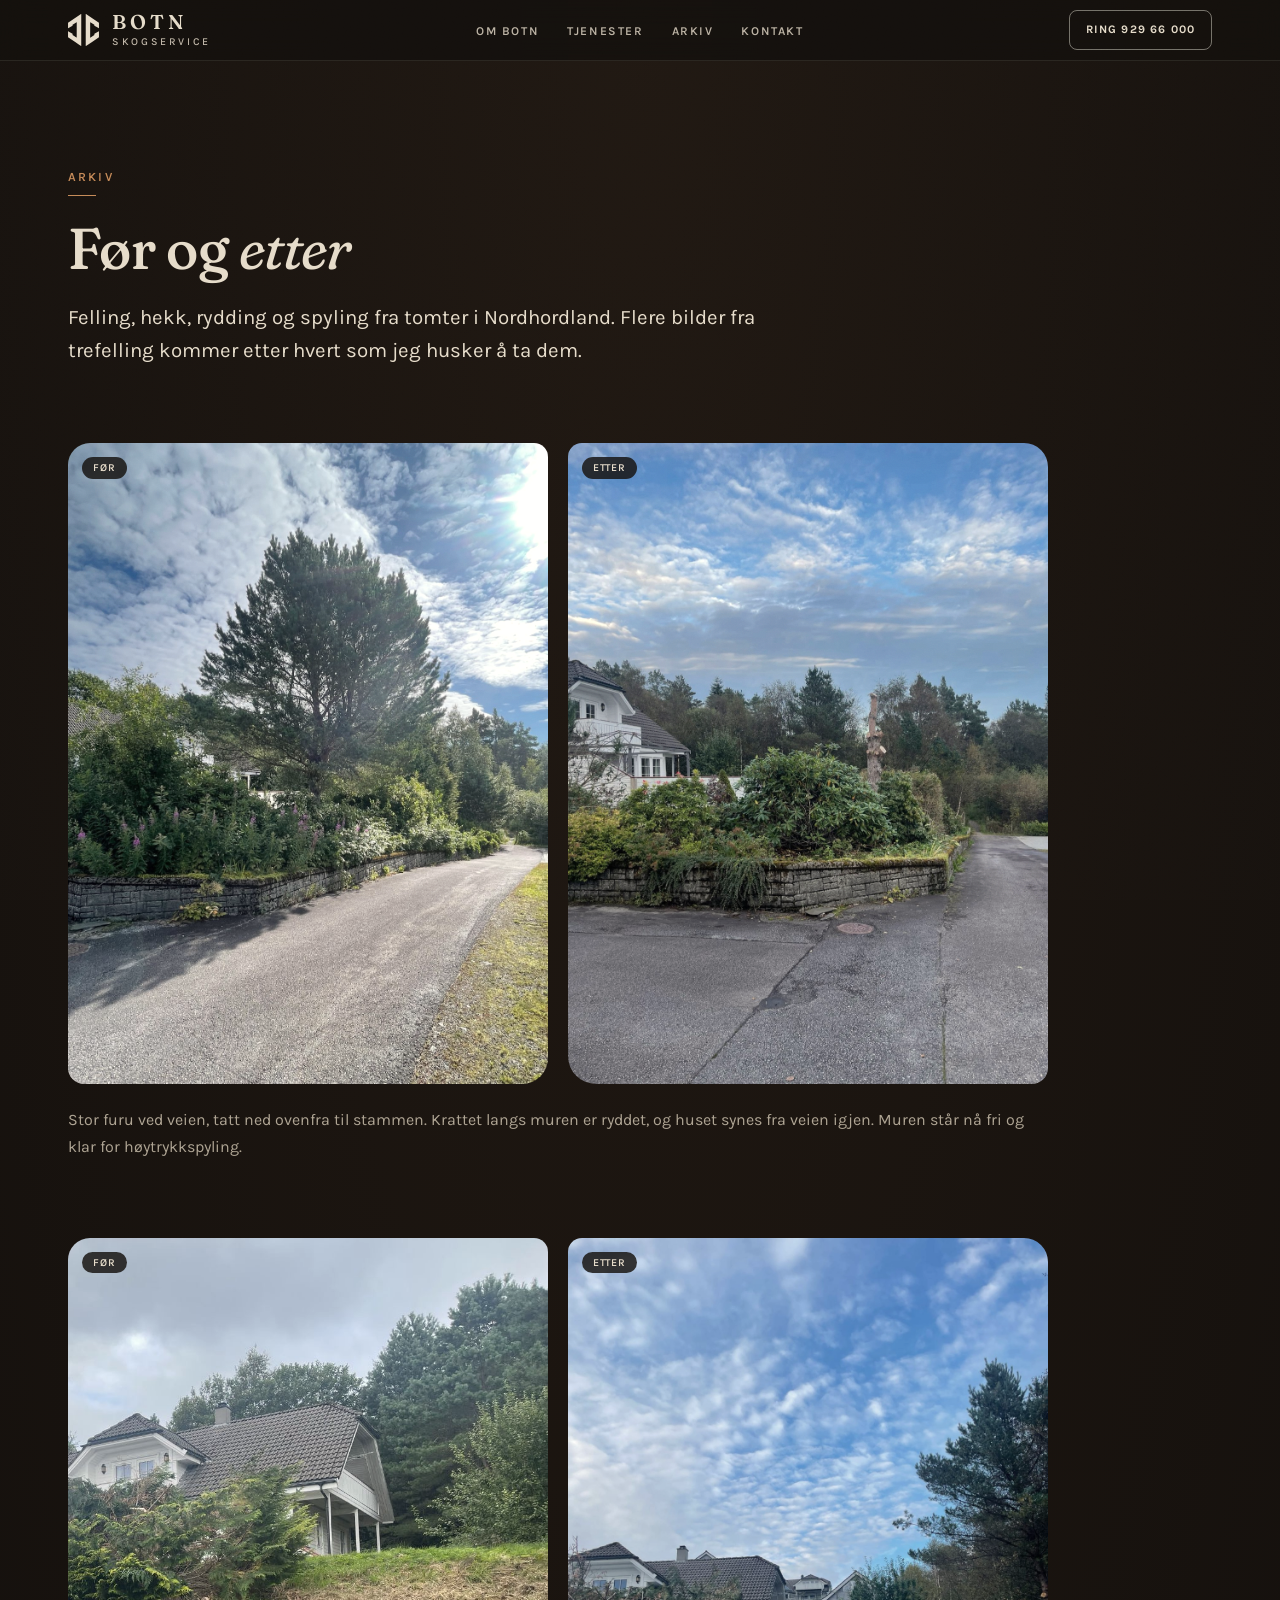
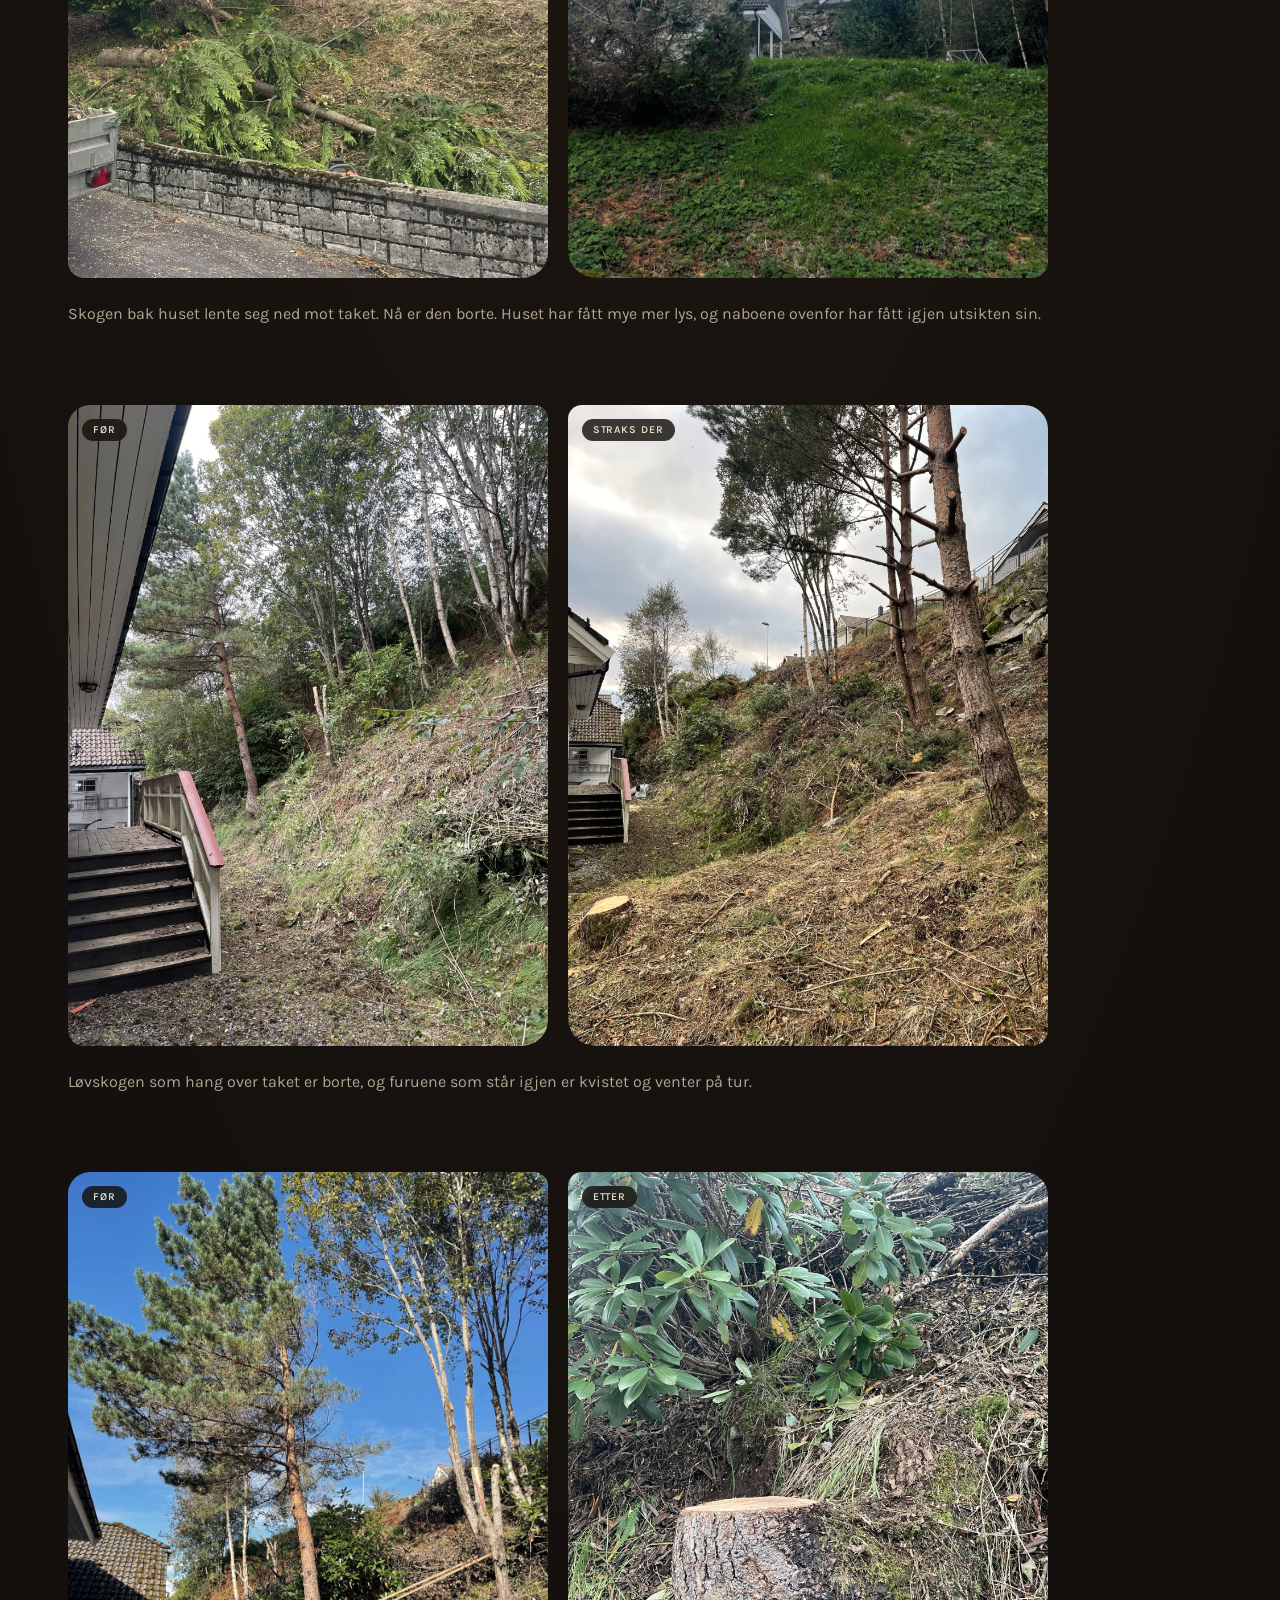
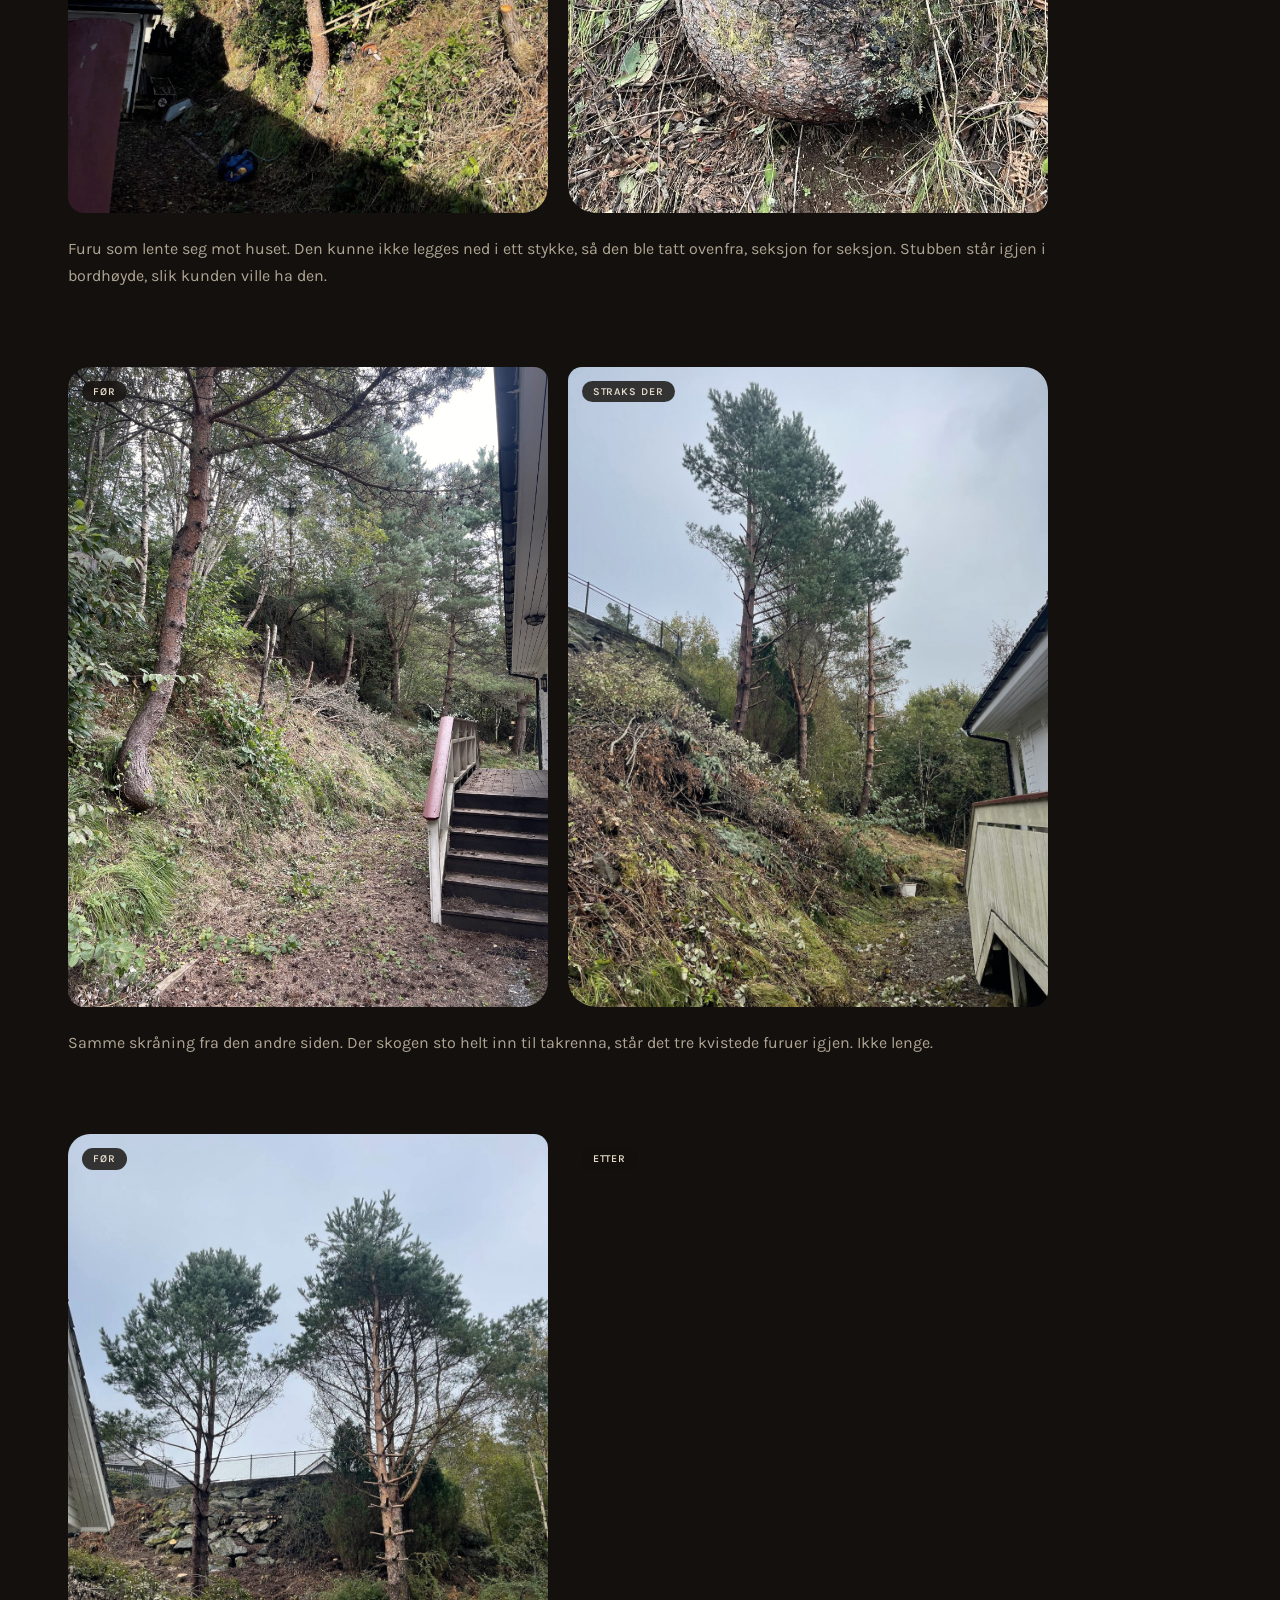
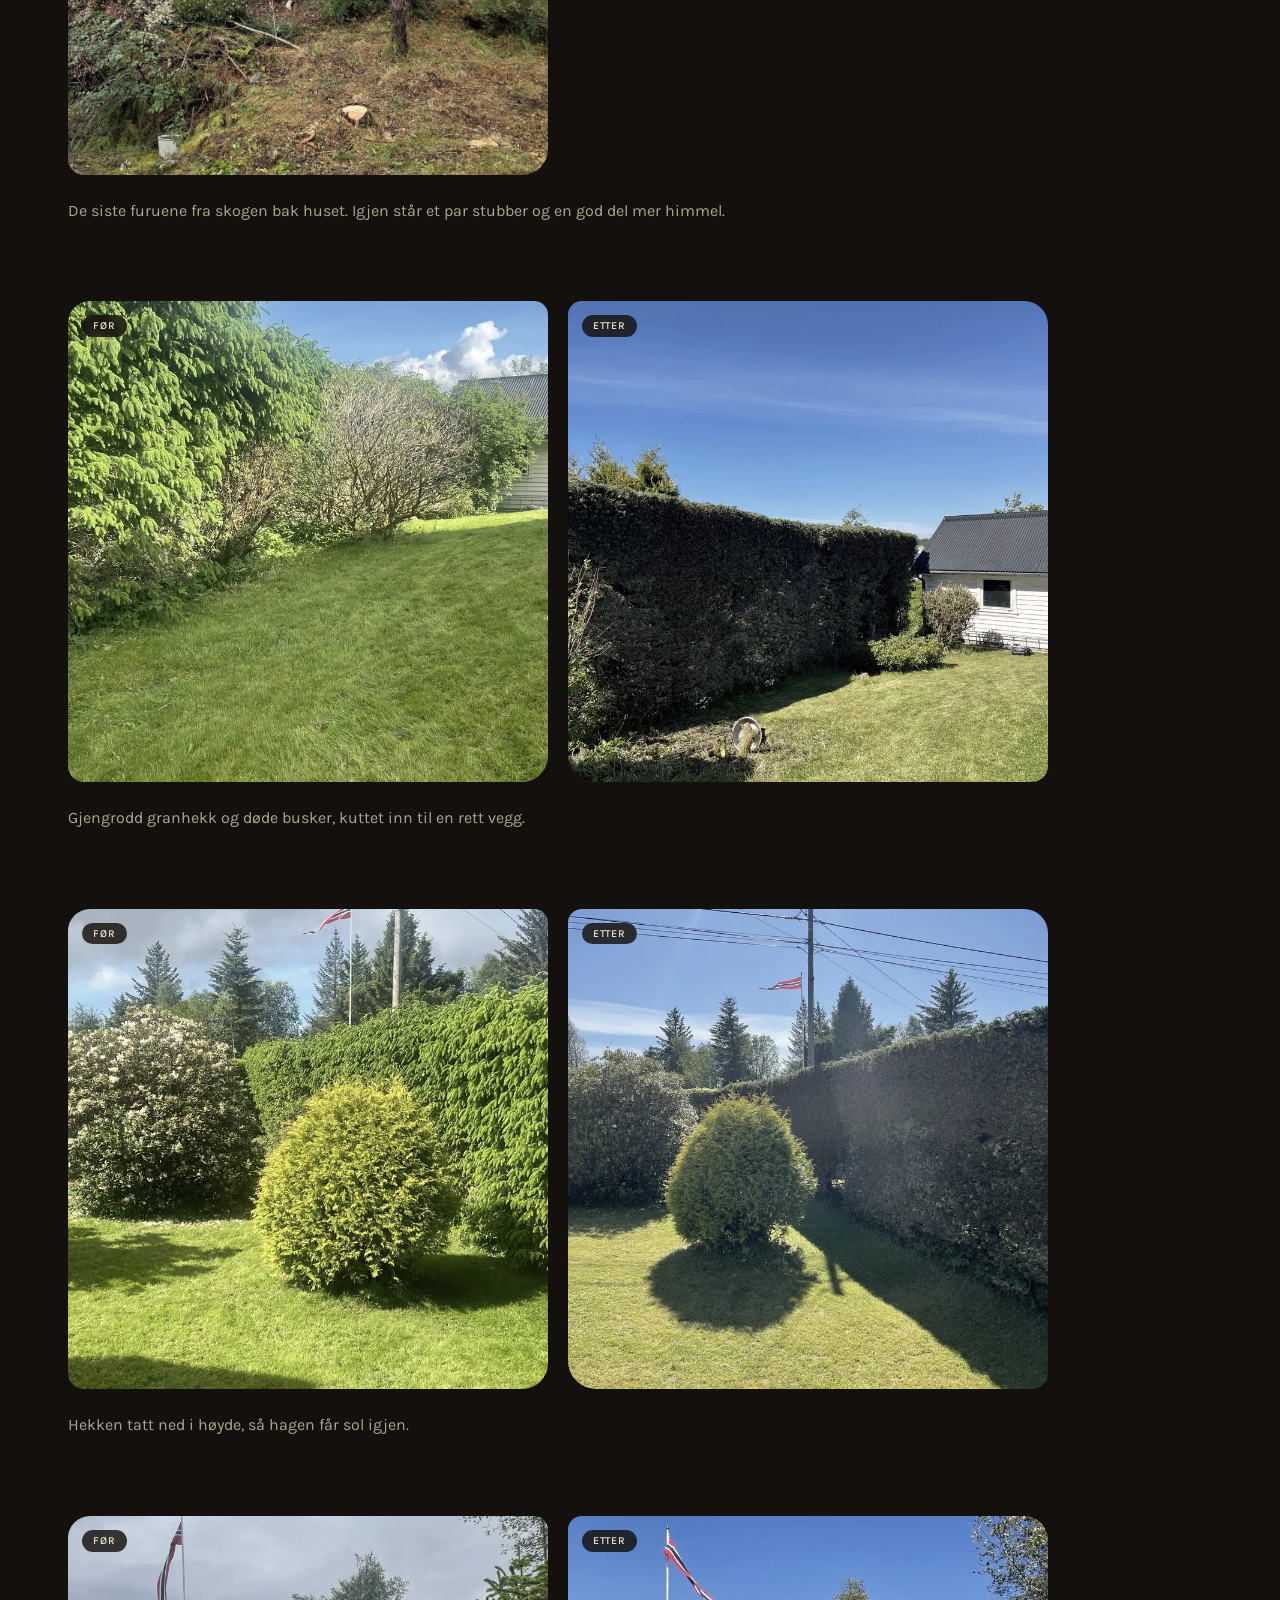
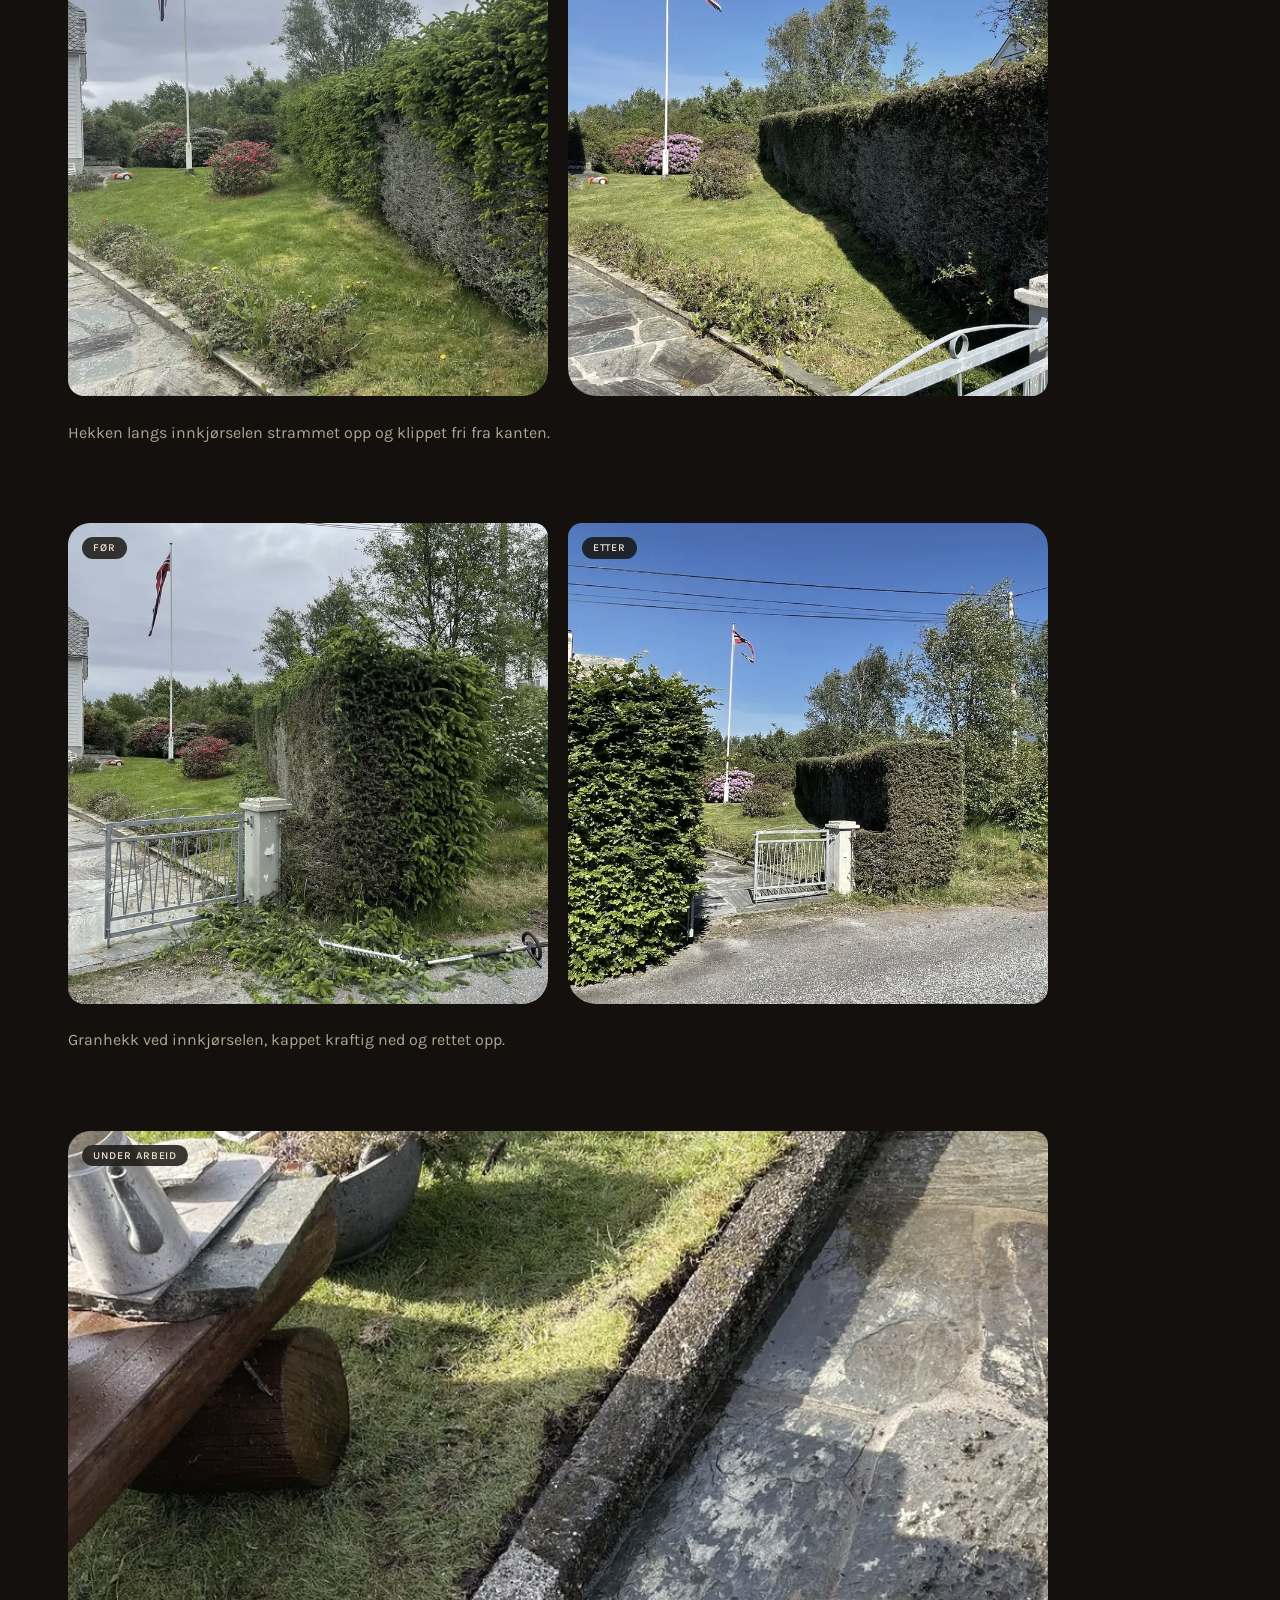
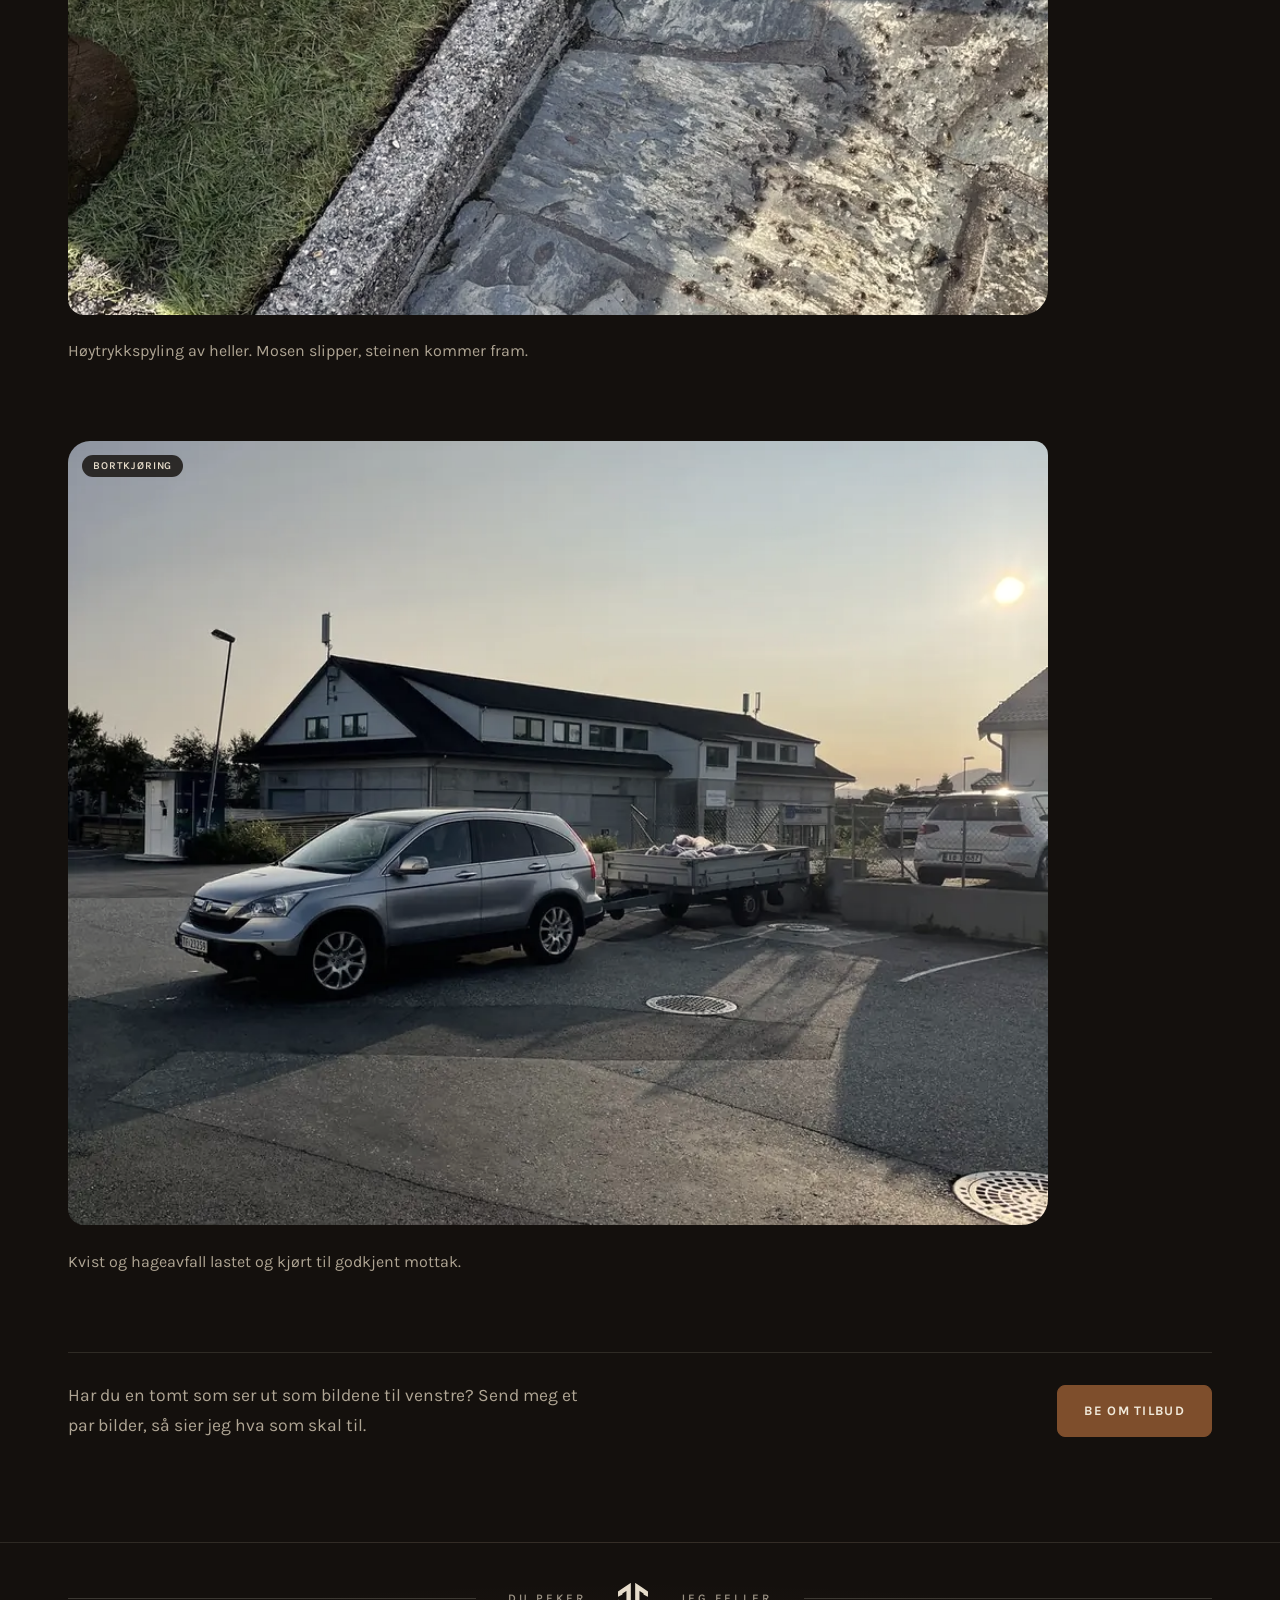
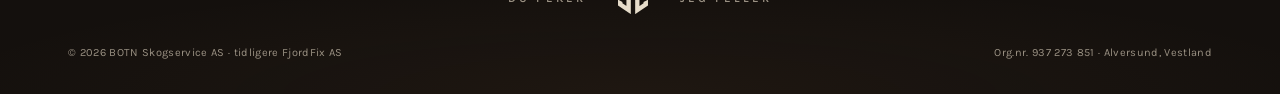
==== galleri.html @ 7511622c "Første versjon av nettstedet for BOTN Skogservice Forside og arkiv med felles stilark og skript. Tes" ====
<!doctype html>
<html lang="nb">
<head>
  <meta charset="utf-8" />
  <meta name="viewport" content="width=device-width,initial-scale=1" />
  <title>Arkiv | BOTN Skogservice</title>
  <meta name="description" content="Før og etter: bilder fra trefelling, hekk, rydding, høytrykkspyling og bortkjøring utført av BOTN Skogservice i Nordhordland." />
  <!-- TEST PÅ JOTAX.NO: holdes ute av søkemotorer. Fjern linja under og sett inn canonical når siden flytter til endelig domene -->
  <meta name="robots" content="noindex, nofollow" />
  <link rel="preconnect" href="https://fonts.googleapis.com" />
  <link rel="preconnect" href="https://fonts.gstatic.com" crossorigin />
  <link rel="stylesheet" href="https://fonts.googleapis.com/css2?family=Caveat:wght@500;600&family=Fraunces:ital,opsz,wght,SOFT,WONK@0,9..144,300..700,0..100,0..1;1,9..144,300..700,0..100,0..1&family=Karla:wght@400;500;600;700&family=Martian+Mono:wght@400;500&display=swap" />
  <link rel="stylesheet" href="styles.css" />
</head>
<body>
<!-- merke: symbol -->
<svg width="0" height="0" style="position:absolute" aria-hidden="true" focusable="false">
  <defs>
    <symbol id="jx-mark" viewBox="337.4 0 376.4 389.2">
      <path fill="currentColor" fill-rule="evenodd" d="M 495.21,0.07 369.41,85.31 337.49,107.70 337.49,170.66 339.07,172.01 391.91,142.92 392.54,142.12 392.97,131.36 436.66,103.34 442.52,99.85 443.41,100.74 443.02,286.92 439.48,285.34 392.91,254.83 392.54,238.76 347.66,214.53 340.91,211.14 338.14,210.92 337.43,211.78 337.50,281.84 415.91,335.95 472.29,373.96 496.28,389.18 497.66,388.81 498.37,386.84 498.41,0.98 497.41,0.00Z M 553.80,0.14 552.81,1.09 552.83,385.80 553.15,387.98 555.61,388.97 629.72,339.72 713.72,281.39 713.72,211.67 712.48,210.67 707.22,212.47 658.31,238.79 657.34,255.16 616.97,281.91 607.32,287.76 606.59,287.16 606.72,100.24 607.28,99.68 618.47,106.54 657.59,131.71 657.60,141.84 658.22,143.04 697.72,165.14 712.22,172.25 713.72,170.69 713.72,107.47 641.08,57.22 556.11,0.24Z" />
    </symbol>
  </defs>
</svg>

<div class="bar solid alltid">
  <nav class="wrap bar-inner" aria-label="Hovedmeny">
    <a class="brand" href="index.html" aria-label="BOTN Skogservice, til forsiden">
      <svg class="m" aria-hidden="true"><use href="#jx-mark" /></svg>
      <span class="brand-navn"><span class="ordmerke">BOTN</span><span class="brand-under">Skogservice</span></span>
    </a>
    <ul class="bar-links">
      <li><a href="index.html#om">Om BOTN</a></li>
      <li><a href="index.html#tjenester">Tjenester</a></li>
      <li><a href="galleri.html" aria-current="page">Arkiv</a></li>
      <li><a href="index.html#kontakt">Kontakt</a></li>
    </ul>
    <a class="btn bar-call" href="tel:+4792966000">Ring 929 66 000</a>
  </nav>
</div>

<main class="galleri-side" id="galleri">
  <div class="ringer h-topp" aria-hidden="true"></div>
  <div class="wrap">
    <div class="sec-head">
      <p class="eyebrow">Arkiv</p>
      <h2>Før og <em>etter</em></h2>
      <p class="lead">Felling, hekk, rydding og spyling fra tomter i Nordhordland. Flere bilder fra trefelling kommer etter hvert som jeg husker å ta dem.</p>
    </div>

    <div class="gal-liste">
      <div class="gal-par gal-hoy rv">
        <figure>
          <img src="img/furu-2-for.jpg" width="1125" height="1500" loading="lazy" decoding="async" alt="Stor furu som ruver over en gjengrodd hage langs en steinmur ved veien, med huset skjult bak vegetasjonen" />
          <span class="chip">Før</span>
        </figure>
        <figure>
          <img src="img/furu-2-etter.jpg" width="1125" height="1500" loading="lazy" decoding="async" alt="Samme hjørne etter at furua er tatt ned til stammen og krattet langs muren er ryddet, med huset synlig bak" />
          <span class="chip">Etter</span>
        </figure>
        <p class="gal-tekst">Stor furu ved veien, tatt ned ovenfra til stammen. Krattet langs muren er ryddet, og huset synes fra veien igjen. Muren står nå fri og klar for høytrykkspyling.</p>
      </div>
      <div class="gal-par gal-hoy rv">
        <figure>
          <img src="img/skog-for.jpg" width="780" height="1040" loading="lazy" decoding="async" alt="Hvitt hus i en skråning med høy, tett skog som står helt inntil og lener seg over baksiden" />
          <span class="chip">Før</span>
        </figure>
        <figure>
          <img src="img/skog-etter.jpg" width="1125" height="1500" loading="lazy" decoding="async" alt="Samme hus med åpen himmel bak etter at skogen er felt, og nabohusene ovenfor synlige" />
          <span class="chip">Etter</span>
        </figure>
        <p class="gal-tekst">Skogen bak huset lente seg ned mot taket. Nå er den borte. Huset har fått mye mer lys, og naboene ovenfor har fått igjen utsikten sin.</p>
      </div>
      <div class="gal-par gal-hoy rv">
        <figure>
          <img src="img/bak-huset-1.jpg" width="844" height="1125" loading="lazy" decoding="async" alt="Bratt skråning tett inntil trappa bak huset, med furu og bjørk som lener seg ut over takutstikket" />
          <span class="chip">Før</span>
        </figure>
        <figure>
          <img src="img/bak-huset-1-straks.jpg" width="844" height="1125" loading="lazy" decoding="async" alt="Samme skråning med åpen himmel, en fersk stubbe i forgrunnen og noen få kvistede furustammer igjen" />
          <span class="chip">Straks der</span>
        </figure>
        <p class="gal-tekst">Løvskogen som hang over taket er borte, og furuene som står igjen er kvistet og venter på tur.</p>
      </div>
      <div class="gal-par gal-hoy rv">
        <figure>
          <img src="img/furu-for.jpg" width="1125" height="1500" loading="lazy" decoding="async" alt="Høy furu i en bratt skråning som lener seg mot hustaket, med motorsag og utstyr ved foten" />
          <span class="chip">Før</span>
        </figure>
        <figure>
          <img src="img/stubbe-2.jpg" width="844" height="1125" loading="lazy" decoding="async" alt="Bred, nykappet stubbe med mosegrodd bark i samme skråning, med rododendron bak" />
          <span class="chip">Etter</span>
        </figure>
        <p class="gal-tekst">Furu som lente seg mot huset. Den kunne ikke legges ned i ett stykke, så den ble tatt ovenfra, seksjon for seksjon. Stubben står igjen i bordhøyde, slik kunden ville ha den.</p>
      </div>
      <div class="gal-par gal-hoy rv">
        <figure>
          <img src="img/bak-huset-2.jpg" width="844" height="1125" loading="lazy" decoding="async" alt="Samme skråning sett fra andre siden, med en skjev furustamme i forgrunnen og tett skog helt inn mot takrenna" />
          <span class="chip">Før</span>
        </figure>
        <figure>
          <img src="img/bak-huset-2-straks.jpg" width="1125" height="1500" loading="lazy" decoding="async" alt="Tre høye furuer kvistet nesten til topps står igjen i skråningen, med åpen himmel rundt og huset til høyre" />
          <span class="chip">Straks der</span>
        </figure>
        <p class="gal-tekst">Samme skråning fra den andre siden. Der skogen sto helt inn til takrenna, står det tre kvistede furuer igjen. Ikke lenge.</p>
      </div>
      <div class="gal-par gal-hoy rv">
        <figure>
          <img src="img/furuer-for.jpg" width="1125" height="1500" loading="lazy" decoding="async" alt="To høye furuer i skråningen bak huset, den ene kvistet oppover stammen, med steinmur og nabohus bak" />
          <span class="chip">Før</span>
        </figure>
        <figure>
          <img src="img/furuer-etter.jpg" width="1125" height="1500" loading="lazy" decoding="async" alt="Samme skråning uten furuene, med lave stubber i gresset og åpen blå himmel over steinmuren" />
          <span class="chip">Etter</span>
        </figure>
        <p class="gal-tekst">De siste furuene fra skogen bak huset. Igjen står et par stubber og en god del mer himmel.</p>
      </div>
      <div class="gal-par rv">
        <figure>
          <img src="img/hekk-1-for.webp" width="800" height="1067" loading="lazy" decoding="async" alt="Gjengrodd granhekk med døde busker som vokser ut over plenen" />
          <span class="chip">Før</span>
        </figure>
        <figure>
          <img src="img/hekk-1-etter.webp" width="800" height="1067" loading="lazy" decoding="async" alt="Samme hekk klippet inn til en rett vegg, med plenen ryddet foran" />
          <span class="chip">Etter</span>
        </figure>
        <p class="gal-tekst">Gjengrodd granhekk og døde busker, kuttet inn til en rett vegg.</p>
      </div>
      <div class="gal-par rv">
        <figure>
          <img src="img/hekk-2-for.webp" width="800" height="1067" loading="lazy" decoding="async" alt="Høy og bred hekk som skygger for hagen" />
          <span class="chip">Før</span>
        </figure>
        <figure>
          <img src="img/hekk-2-etter.webp" width="800" height="1067" loading="lazy" decoding="async" alt="Samme hekk tatt ned i høyde, med åpen himmel over hagen" />
          <span class="chip">Etter</span>
        </figure>
        <p class="gal-tekst">Hekken tatt ned i høyde, så hagen får sol igjen.</p>
      </div>
      <div class="gal-par rv">
        <figure>
          <img src="img/hekk-3-for.webp" width="800" height="1067" loading="lazy" decoding="async" alt="Hekk langs innkjørselen som vokser ut over kanten mot heller og plen" />
          <span class="chip">Før</span>
        </figure>
        <figure>
          <img src="img/hekk-3-etter.webp" width="800" height="1067" loading="lazy" decoding="async" alt="Samme hekk strammet opp med rett kant mot innkjørselen" />
          <span class="chip">Etter</span>
        </figure>
        <p class="gal-tekst">Hekken langs innkjørselen strammet opp og klippet fri fra kanten.</p>
      </div>
      <div class="gal-par rv">
        <figure>
          <img src="img/hekk-4-for.webp" width="800" height="1067" loading="lazy" decoding="async" alt="Høy og bred granhekk ved en innkjørsel, med avklipp på bakken" />
          <span class="chip">Før</span>
        </figure>
        <figure>
          <img src="img/hekk-4-etter.webp" width="800" height="1067" loading="lazy" decoding="async" alt="Samme granhekk etter at den er kappet kraftig ned og rettet opp" />
          <span class="chip">Etter</span>
        </figure>
        <p class="gal-tekst">Granhekk ved innkjørselen, kappet kraftig ned og rettet opp.</p>
      </div>
      <div class="gal-par rv">
        <figure class="gal-en">
          <img src="img/hoytrykkspyling-1.webp" width="900" height="1119" loading="lazy" decoding="async" alt="Steinheller under høytrykkspyling, halve flaten rengjort og halve fortsatt mosegrodd" />
          <span class="chip">Under arbeid</span>
        </figure>
        <p class="gal-tekst">Høytrykkspyling av heller. Mosen slipper, steinen kommer fram.</p>
      </div>
      <div class="gal-par rv">
        <figure class="gal-en">
          <img src="img/hengertransport-1.webp" width="900" height="1200" loading="lazy" decoding="async" alt="Bil med tilhenger lastet med sekker hageavfall, klar for bortkjøring" />
          <span class="chip">Bortkjøring</span>
        </figure>
        <p class="gal-tekst">Kvist og hageavfall lastet og kjørt til godkjent mottak.</p>
      </div>
    </div>

    <div class="gal-bunn">
      <p>Har du en tomt som ser ut som bildene til venstre? Send meg et par bilder, så sier jeg hva som skal til.</p>
      <a class="btn btn-rust" href="index.html#kontakt">Be om tilbud</a>
    </div>
  </div>
</main>

<footer class="foot">
  <div class="wrap">
    <div class="foot-rule">
      <span class="foot-line"></span>
      <span class="foot-txt">Du peker</span>
      <svg class="foot-mark" aria-hidden="true"><use href="#jx-mark" /></svg>
      <span class="foot-txt">Jeg feller</span>
      <span class="foot-line"></span>
    </div>
    <div class="foot-meta">
      <span>© <span id="aar">2026</span> BOTN Skogservice AS · tidligere FjordFix AS</span>
      <span>Org.nr. 937 273 851 · Alversund, Vestland</span>
    </div>
  </div>
</footer>

<script src="site.js"></script>
</body>
</html>
---- styles.css ----
:root{
    --fjell:#14100D;          /* varm, mørk jord */
    --fjell-2:#1D1710;
    --skog:#26291E;           /* mose, ikke flaskegrønn */
    --bein:#E6DCCA;           /* papir, ikke kritt */
    --bein-2:#F1E9DA;
    --rust:#7E4E2C;
    --rust-hover:#925C34;
    --rust-lys:#C58A58;
    --taake:#9A9183;

    --display:"Fraunces",Georgia,"Times New Roman",serif;
    --body:"Karla",system-ui,-apple-system,"Segoe UI",Roboto,sans-serif;
    --mono:"Martian Mono",ui-monospace,"SFMono-Regular",Menlo,Consolas,monospace;
    --hand:"Caveat","Bradley Hand","Segoe Print",cursive;

    --rund:8px;               /* felter og knapper */
    --rund-stor:14px;         /* bilder */
    --ujevn:22px 14px 26px 16px;                       /* kort: litt skjevt, som noe som er hogd til */
    --stein:58% 42% 47% 53% / 44% 47% 53% 56%;         /* portrett: rullestein */

    /* aktiv grunn – overstyres per seksjon */
    --bg:var(--fjell);
    --fg:var(--bein);
    --muted:#AFA594;
    --line:rgba(230,220,202,.13);
    --accent:var(--rust-lys);
    --flate:rgba(230,220,202,.04);
  }

  *{box-sizing:border-box}
  html{background:var(--fjell);-webkit-text-size-adjust:100%}
  @media (prefers-reduced-motion:no-preference){html{scroll-behavior:smooth}}
  body{margin:0;background:var(--fjell);color:var(--bein);font-family:var(--body);font-size:17.5px;line-height:1.68;-webkit-font-smoothing:antialiased;text-rendering:optimizeLegibility}
  img{max-width:100%;height:auto;display:block}
  a{color:inherit}
  :focus-visible{outline:2px solid var(--rust-lys);outline-offset:3px}
  .sr-only{position:absolute;width:1px;height:1px;padding:0;margin:-1px;overflow:hidden;clip:rect(0 0 0 0);white-space:nowrap;border:0}

  .wrap{max-width:1240px;margin-inline:auto;padding-inline:clamp(18px,4vw,48px)}

  .g-bein{--bg:var(--bein);--fg:#1B1510;--muted:#5C5346;--line:rgba(27,21,16,.14);--accent:var(--rust);--flate:rgba(27,21,16,.035)}
  .g-fjell{--bg:var(--fjell);--fg:var(--bein);--muted:#AFA594;--line:rgba(230,220,202,.13);--accent:var(--rust-lys);--flate:rgba(230,220,202,.04)}
  .g-skog{--bg:var(--skog);--fg:var(--bein);--muted:#B7BAA5;--line:rgba(230,220,202,.16);--accent:#D29A68;--flate:rgba(230,220,202,.05)}
  .sec{position:relative;overflow:hidden;background:var(--bg);color:var(--fg);padding-block:clamp(76px,10vw,140px);scroll-margin-top:60px}
  .sec > .wrap{position:relative;z-index:1}

  /* ---------- type ---------- */
  .eyebrow{display:inline-grid;gap:10px;justify-items:start;margin:0;font:600 12.5px/1.2 var(--body);letter-spacing:.17em;text-transform:uppercase;color:var(--accent)}
  .eyebrow::after{content:"";width:28px;height:1px;background:currentColor}
  h2{margin:0;font-family:var(--display);font-optical-sizing:auto;font-variation-settings:'SOFT' 60,'WONK' 1;font-weight:500;font-size:clamp(31px,4.5vw,58px);line-height:1.06;letter-spacing:-.012em;text-wrap:balance}
  h2 em,h1 em{font-style:italic;font-weight:400}
  h3{margin:0;font-family:var(--display);font-variation-settings:'SOFT' 60,'WONK' 1;font-weight:500;font-size:clamp(20px,1.8vw,25px);line-height:1.25;letter-spacing:-.005em;text-wrap:balance}
  p{margin:0}
  .lead{font-size:clamp(18px,1.6vw,21.5px);line-height:1.62;max-width:58ch;color:var(--fg)}
  .muted{color:var(--muted)}
  .sec-head{display:grid;gap:22px;max-width:920px;margin-bottom:clamp(44px,6vw,76px)}
  .hand{font-family:var(--hand);font-weight:500;font-size:clamp(21px,2vw,26px);line-height:1.15;letter-spacing:.005em}

  /* ---------- knapper ---------- */
  .btn{display:inline-flex;align-items:center;justify-content:center;gap:.7em;min-height:52px;padding:0 26px;border-radius:var(--rund);font:700 13px/1 var(--body);letter-spacing:.1em;text-transform:uppercase;text-decoration:none;color:var(--fg);border:1.5px solid currentColor;background:transparent;cursor:pointer;transition:background-color .25s ease,color .25s ease,border-color .25s ease}
  .btn:hover{background:var(--fg);color:var(--bg);border-color:var(--fg)}
  .btn-rust{background:var(--rust);border-color:var(--rust);color:var(--bein-2)}
  .btn-rust:hover{background:var(--rust-hover);border-color:var(--rust-hover);color:var(--bein-2)}

  /* ---------- fast toppmeny ---------- */
  .bar{--fg:var(--bein);--bg:var(--fjell);position:fixed;top:0;left:0;right:0;z-index:20;color:var(--bein);border-bottom:1px solid transparent;transition:background-color .3s ease,border-color .3s ease}
  .bar.solid{background:rgba(20,16,13,.88);-webkit-backdrop-filter:blur(12px);backdrop-filter:blur(12px);border-bottom-color:rgba(230,220,202,.1)}
  .bar-inner{display:flex;align-items:center;justify-content:space-between;gap:20px;padding-block:16px;transition:padding .3s ease}
  .bar.solid .bar-inner{padding-block:10px}
  .brand{display:inline-flex;align-items:center;gap:13px;text-decoration:none;color:var(--bein)}
  .brand .m{width:31px;height:32px;fill:currentColor;flex:none}
  .brand-navn{display:grid;gap:5px}
  .ordmerke{font-family:var(--display);font-weight:600;font-size:20px;line-height:1;letter-spacing:.2em;text-transform:uppercase}
  .brand-under{font:500 10.5px/1 var(--body);letter-spacing:.25em;text-transform:uppercase;color:rgba(230,220,202,.82)}
  .bar-links{display:flex;align-items:center;gap:clamp(18px,2.2vw,32px);margin:0;padding:0;list-style:none}
  .bar-links a{font:600 12px/1 var(--body);letter-spacing:.13em;text-transform:uppercase;text-decoration:none;color:rgba(230,220,202,.8);padding-block:8px;transition:color .2s ease}
  .bar-links a:hover{color:var(--bein)}
  .bar-call{min-height:40px;padding:0 16px;font-size:11.5px;border-color:rgba(216,212,199,.5)}

  /* ---------- hero ---------- */
  .hero{--bg:var(--fjell);--fg:var(--bein);position:relative;display:grid;align-items:end;min-height:clamp(600px,94vh,960px);min-height:clamp(600px,94svh,960px);overflow:hidden;color:var(--bein);
    background:linear-gradient(180deg,#1f2220 0%,#4d504b 42%,#8e8d86 65%,#34352f 66.5%,#121412 100%)}
  .hero-img{position:absolute;inset:0;width:100%;height:100%;object-fit:cover;object-position:60% 50%;filter:saturate(.92) sepia(.2) contrast(1.02);animation:fjord-in 1.4s ease both}
  .hero-veil{position:absolute;inset:0;z-index:1;pointer-events:none;background:
    linear-gradient(90deg,rgba(20,16,13,.74) 0%,rgba(20,16,13,.34) 46%,rgba(20,16,13,0) 78%),
    linear-gradient(180deg,rgba(20,16,13,.62) 0%,rgba(20,16,13,0) 26%),
    linear-gradient(0deg,rgba(20,16,13,.7) 0%,rgba(20,16,13,0) 40%)}
  @keyframes fjord-in{from{opacity:0;transform:scale(1.05)}to{opacity:1;transform:none}}

  .hero-inner{position:relative;z-index:3;display:grid;gap:clamp(20px,2.6vw,32px);justify-items:start;padding-top:120px;padding-bottom:clamp(120px,15vw,210px)}
  .hero-eyebrow{margin:0;font:600 12px/1.4 var(--body);letter-spacing:.2em;text-transform:uppercase;color:rgba(230,220,202,.82)}
  .hero-eyebrow a{color:var(--rust-lys);text-decoration:none;border-bottom:1px solid currentColor;padding-bottom:1px}
  .hero h1{margin:0;font-family:var(--display);font-optical-sizing:auto;font-variation-settings:'SOFT' 70,'WONK' 1;font-weight:500;font-size:clamp(56px,10.4vw,150px);line-height:.92;letter-spacing:-.025em;color:var(--bein);text-shadow:0 4px 40px rgba(6,8,7,.4)}
  .strek{position:relative;display:inline-block;white-space:nowrap}
  .strek svg{position:absolute;left:-3%;bottom:-.1em;width:106%;height:.2em;overflow:visible;pointer-events:none}
  .strek path{fill:none;stroke:var(--rust-lys);stroke-width:5;stroke-linecap:round;stroke-dasharray:320;stroke-dashoffset:320;animation:strek 1s cubic-bezier(.4,.1,.2,1) 1.1s forwards}
  @keyframes strek{to{stroke-dashoffset:0}}
  .hero-ingress{max-width:33em;font-size:clamp(17.5px,1.55vw,21px);line-height:1.6;color:rgba(241,233,218,.94);text-shadow:0 1px 18px rgba(6,8,7,.5)}
  .hero-cta{display:flex;flex-wrap:wrap;gap:12px;margin-top:4px}
  .rise{animation:rise 1s cubic-bezier(.2,.7,.2,1) both}
  .rise-2{animation-delay:.2s}.rise-3{animation-delay:.38s}.rise-4{animation-delay:.56s}
  @keyframes rise{from{opacity:0;transform:translateY(14px)}to{opacity:1;transform:none}}

  /* granskogen i forgrunnen: tegnes av skriptet, to lag for dybde */
  .treline{position:absolute;left:0;right:0;bottom:-1px;z-index:2;width:100%;height:clamp(84px,11vw,168px);display:block;pointer-events:none}
  .treline .bak{fill:#2a231a;opacity:.9}
  .treline .foran{fill:var(--fjell)}

  .remse{background:var(--fjell);color:rgba(230,220,202,.74)}
  .remse-inner{display:flex;justify-content:space-between;gap:10px 24px;flex-wrap:wrap;padding-block:16px 24px;font:500 11.5px/1.5 var(--body);letter-spacing:.14em;text-transform:uppercase}

  /* ---------- årringer ---------- */
  .ringer{position:absolute;z-index:0;pointer-events:none;color:var(--fg);opacity:.085;width:clamp(420px,62vw,900px);aspect-ratio:1/1}
  .ringer svg{display:block;width:100%;height:100%;overflow:visible}
  .ringer.h-topp{right:-26%;top:-30%}
  .ringer.v-bunn{left:-20%;bottom:-34%}
  .ringer.h-bunn{right:-14%;bottom:-40%}
  .g-bein .ringer{opacity:.09}

  /* ---------- om meg ---------- */
  .om{display:grid;grid-template-columns:minmax(0,5fr) minmax(0,7fr);gap:clamp(40px,7vw,110px);align-items:center}
  .portrett{position:relative;margin:0;max-width:430px;justify-self:center;width:100%}
  .portrett img{width:100%;aspect-ratio:4/5;object-fit:cover;object-position:50% 16%;border-radius:var(--stein);filter:saturate(.78) sepia(.12) contrast(1.02)}
  .lapp{position:absolute;left:-4%;top:-7%;max-width:11em;color:var(--accent);transform:rotate(-5deg);text-align:left}
  .lapp svg{display:block;width:54px;height:40px;margin:2px 0 0 54%;fill:none;stroke:currentColor;stroke-width:1.8;stroke-linecap:round;stroke-linejoin:round}
  .segl{position:absolute;right:-5%;bottom:1%;width:clamp(112px,12.5vw,156px);aspect-ratio:1/1;border-radius:999px;background:var(--rust);color:var(--bein-2);box-shadow:0 10px 30px rgba(20,16,13,.28)}
  .segl svg{position:absolute;inset:0;width:100%;height:100%}
  .segl-tekst{animation:rundt 38s linear infinite}
  .segl-tekst text{font:700 15.5px var(--body);letter-spacing:.2em;fill:currentColor}
  .segl-merke{inset:31% !important;width:38% !important;height:38% !important}
  @keyframes rundt{to{transform:rotate(360deg)}}
  .om-tekst{display:grid;gap:22px}
  .om-tekst p{max-width:56ch}
  .om-tekst h2{margin-bottom:6px}
  .signatur{display:grid;gap:2px;margin-top:8px}
  .signatur .hand{font-size:clamp(40px,4.2vw,56px);font-weight:600;line-height:.9;color:var(--accent);transform:rotate(-3deg);transform-origin:0 100%;justify-self:start}
  .signatur span:last-child{font-size:14px;color:var(--muted)}
  .fakta{display:grid;grid-template-columns:repeat(3,minmax(0,1fr));gap:clamp(22px,4vw,56px);margin:clamp(52px,7vw,92px) 0 0;padding:0}
  .fakta div{display:grid;gap:8px;align-content:start;padding-top:22px;border-top:1px solid var(--line)}
  .fakta dt{font-family:var(--display);font-variation-settings:'SOFT' 60,'WONK' 1;font-weight:500;font-size:clamp(28px,3.2vw,42px);line-height:1;letter-spacing:-.015em}
  .fakta dd{margin:0;color:var(--muted);max-width:34ch}
  .bytte{margin-top:40px;font-size:14px;color:var(--muted);scroll-margin-top:120px}

  /* ---------- tjenester ---------- */
  .kort{display:grid;grid-template-columns:repeat(2,minmax(0,1fr));gap:clamp(14px,1.8vw,24px);margin:0;padding:0;list-style:none}
  .k{display:grid;gap:14px;align-content:start;padding:clamp(24px,3vw,40px);border:1px solid var(--line);border-radius:var(--ujevn);background:var(--flate);transition:border-color .3s ease,background-color .3s ease,transform .3s ease}
  .k:nth-child(even){border-radius:14px 24px 16px 28px}
  .k:hover{border-color:rgba(197,138,88,.5);background:rgba(197,138,88,.055);transform:translateY(-3px)}
  .k-topp{display:flex;align-items:flex-start;justify-content:space-between;gap:16px;margin-bottom:10px}
  .k-ikon{width:66px;height:66px;fill:none;stroke:var(--accent);stroke-width:1.7;stroke-linecap:round;stroke-linejoin:round}
  .k-nr{font:500 11px/1 var(--mono);letter-spacing:.08em;color:var(--muted);padding:7px 10px 6px;border:1px solid var(--line);border-radius:999px}
  .k h3{font-size:clamp(25px,2.5vw,33px)}
  .k p{max-width:52ch}
  .k-spec{font-size:13px;line-height:1.7;color:var(--muted);padding-top:14px;border-top:1px dashed var(--line)}

  .ellers{margin-top:clamp(48px,6vw,80px)}
  .ellers-tittel{margin:0 0 6px;color:var(--accent)}
  .svcs{margin:0;padding:0;list-style:none;border-bottom:1px solid var(--line)}
  .svc{display:grid;grid-template-columns:minmax(210px,1fr) minmax(0,2.4fr);gap:clamp(14px,3vw,48px);align-items:baseline;padding-block:24px;border-top:1px solid var(--line)}
  .svc p{max-width:64ch;color:var(--muted)}
  .tag{display:inline-block;margin-left:10px;padding:5px 9px 4px;border-radius:999px;font:600 10.5px/1 var(--body);letter-spacing:.09em;text-transform:uppercase;color:var(--accent);border:1px solid var(--accent);vertical-align:.25em}
  .svc-note{margin-top:28px;font-size:14.5px;color:var(--muted);max-width:70ch}

  /* ---------- du bestemmer ---------- */
  .valg{display:grid;grid-template-columns:minmax(0,7fr) minmax(0,5fr);gap:clamp(40px,6vw,96px);align-items:center}
  .valg-liste{display:grid;margin:0;padding:0;list-style:none;border-bottom:1px solid var(--line)}
  .valg-liste li{display:grid;grid-template-columns:minmax(110px,150px) minmax(0,1fr);gap:8px 28px;align-items:baseline;padding-block:22px;border-top:1px solid var(--line)}
  .valg-liste h3{color:var(--accent)}
  .valg-liste p{color:var(--fg)}
  .valg-liste b{font-weight:600}
  .stubbe{position:relative;margin:0;max-width:420px;justify-self:center;width:100%}
  .stubbe img{width:100%;aspect-ratio:1/1;object-fit:cover;object-position:50% 70%;border-radius:46% 54% 52% 48% / 52% 46% 54% 48%;filter:saturate(.82) sepia(.1)}
  .stubbe figcaption{margin:18px 0 0 6%;max-width:15em;color:var(--accent);transform:rotate(-2.5deg)}

  /* ---------- fallsone ---------- */
  .fs{display:grid;grid-template-columns:minmax(0,5fr) minmax(0,7fr);gap:clamp(32px,5vw,72px);align-items:start}
  .fs-controls{display:grid;gap:28px}
  .field{display:grid;gap:12px}
  .field-top{display:flex;justify-content:space-between;align-items:baseline;gap:12px}
  .field label{font-weight:500}
  .field output{font:500 15px/1 var(--mono);font-variant-numeric:tabular-nums;color:var(--fg)}
  .field input[type=range]{width:100%;accent-color:var(--accent);margin:0;height:28px}
  .check{display:flex;align-items:center;gap:12px;cursor:pointer}
  .check input{width:20px;height:20px;margin:0;accent-color:var(--accent)}
  .verdict{display:grid;gap:12px;padding-top:26px;border-top:1px solid var(--line)}
  .verdict-label{font:700 11px/1 var(--body);letter-spacing:.15em;text-transform:uppercase;color:var(--accent)}
  .verdict h3{font-size:clamp(22px,2.2vw,28px)}
  .verdict p{color:var(--muted)}
  .readout{display:grid;grid-template-columns:1fr auto;margin:6px 0 0}
  .readout dt,.readout dd{padding-block:9px;border-top:1px solid var(--line);font-size:14.5px}
  .readout dt{color:var(--muted)}
  .readout dd{margin:0;font:500 14px/1.6 var(--mono);font-variant-numeric:tabular-nums;text-align:right}
  .fs-figure{margin:0;display:grid;gap:14px}
  .fs-frame{background:var(--flate);border:1px solid var(--line);border-radius:var(--ujevn);padding:clamp(10px,1.6vw,18px)}
  .fs-frame svg{display:block;width:100%;height:auto}
  .fs-figure figcaption{font-size:13.5px;color:var(--muted);max-width:62ch}
  .d-ground{stroke:var(--fg);stroke-opacity:.5;stroke-width:1.5}
  .d-arc{fill:none;stroke:var(--fg);stroke-width:1.6;stroke-dasharray:6 5}
  .d-arc.warn{stroke:var(--accent)}
  .d-tick{stroke:var(--fg);stroke-width:1.6}
  .d-tick.warn{stroke:var(--accent)}
  .d-house{fill:var(--fg);fill-opacity:.07;stroke:var(--fg);stroke-width:1.5;stroke-linejoin:round}
  .d-trunk{stroke:var(--fg);stroke-width:3}
  .d-crown{fill:var(--fg);fill-opacity:.82}
  .d-cut{stroke:var(--accent);stroke-width:2.5}
  .d-pole{stroke:var(--fg);stroke-width:2}
  .d-wire{fill:none;stroke:var(--accent);stroke-width:1.3}
  .d-dim{stroke:var(--muted);stroke-width:1}
  .d-txt{fill:var(--muted);font:500 11px var(--mono)}
  .d-txt-fg{fill:var(--fg)}

  /* ---------- slik går det for seg ---------- */
  .steps{display:grid;grid-template-columns:repeat(4,minmax(0,1fr));gap:clamp(24px,3vw,44px);margin:0;padding:0;list-style:none}
  .step{position:relative;display:grid;gap:12px;align-content:start;padding-top:30px;border-top:1px solid var(--line)}
  .step::before{content:"";position:absolute;top:-5px;left:0;width:10px;height:10px;border-radius:999px;background:var(--accent)}
  .step-n{font:700 11.5px/1 var(--body);letter-spacing:.15em;text-transform:uppercase;color:var(--accent)}
  .step p{color:var(--muted)}

  .kit{display:grid;grid-template-columns:minmax(0,5fr) minmax(0,7fr);gap:clamp(36px,5vw,84px);align-items:start;margin-top:clamp(64px,8vw,112px)}
  .photo{margin:0;display:grid;gap:14px}
  .photo img{width:100%;aspect-ratio:1/1;object-fit:cover;object-position:50% 60%;border-radius:var(--ujevn);filter:saturate(.78) sepia(.1) contrast(1.02)}
  .photo figcaption{color:var(--accent);transform:rotate(-1.5deg);transform-origin:0 0;max-width:18em}
  .kit h3.stor{font-size:clamp(26px,2.8vw,36px);margin-bottom:22px}
  .specs{display:grid;grid-template-columns:minmax(170px,auto) 1fr;margin:0;border-bottom:1px solid var(--line)}
  .specs dt,.specs dd{padding-block:16px;border-top:1px solid var(--line)}
  .specs dt{font:700 11.5px/1.9 var(--body);letter-spacing:.12em;text-transform:uppercase;color:var(--accent);padding-right:24px}
  .specs dd{margin:0}

  /* ---------- ærlig talt ---------- */
  .aerlig{display:grid;grid-template-columns:minmax(0,4fr) minmax(0,8fr);gap:clamp(32px,6vw,96px);align-items:start}
  .aerlig .sec-head{margin-bottom:0;position:sticky;top:96px}
  .faq{border-bottom:1px solid var(--line)}
  .faq details{border-top:1px solid var(--line)}
  .faq summary{display:flex;align-items:baseline;justify-content:space-between;gap:20px;padding-block:22px;cursor:pointer;list-style:none;font-family:var(--display);font-variation-settings:'SOFT' 60,'WONK' 1;font-weight:500;font-size:clamp(20px,2vw,26px);line-height:1.25}
  .faq summary::-webkit-details-marker{display:none}
  .faq summary::after{content:"+";flex:none;font:400 26px/1 var(--body);color:var(--accent);transition:transform .25s ease}
  .faq details[open] summary::after{transform:rotate(45deg)}
  .faq summary:hover{color:var(--accent)}
  .faq-svar{display:grid;gap:12px;padding:0 0 26px;max-width:62ch;color:var(--muted)}
  .faq-svar strong{color:var(--fg);font-weight:600}

  /* ---------- merket ---------- */
  .merke-head{margin-inline:auto;text-align:center;justify-items:center;max-width:760px}
  .merke-head .lead{max-width:44ch}
  .merke{display:grid;grid-template-columns:minmax(0,1fr) auto minmax(0,1fr);gap:clamp(32px,6vw,96px);align-items:center}
  .merke-tegn{width:clamp(130px,15vw,200px);height:auto;color:var(--bein);overflow:visible}
  .merke-lesing{display:grid;gap:clamp(28px,4vw,52px);margin:0}
  .merke-lesing div{display:grid;gap:8px}
  .merke-lesing dt{font-family:var(--display);font-variation-settings:'SOFT' 60,'WONK' 1;font-weight:500;font-size:clamp(24px,2.4vw,32px);line-height:1.1;color:var(--accent)}
  .merke-lesing dd{margin:0;color:var(--muted);max-width:30ch}
  .merke-v{text-align:right;justify-items:end}
  .merke-v dd{margin-left:auto}
  .merke-lapp{margin-top:clamp(40px,5vw,64px);text-align:center;color:var(--accent);transform:rotate(-2deg)}
  /* halvdelene følger rullingen: skriptet på forsiden drar dem sammen og fra hverandre */
  .merke-tegn .half-l,.merke-tegn .half-r{will-change:transform}

  /* ---------- galleri ---------- */
  .chip{position:absolute;top:14px;left:14px;padding:6px 11px 5px;border-radius:999px;background:rgba(20,16,13,.82);color:var(--bein);font:600 10.5px/1 var(--body);letter-spacing:.09em;text-transform:uppercase;backdrop-filter:blur(3px)}
  .smak{display:grid;grid-template-columns:minmax(0,5fr) minmax(0,7fr);gap:clamp(36px,5vw,84px);align-items:center}
  .smak-tekst{display:grid;gap:24px;justify-items:start}
  .gal-par{display:grid;grid-template-columns:1fr 1fr;gap:clamp(12px,1.5vw,20px)}
  .gal-par figure{margin:0;position:relative}
  .gal-par img{width:100%;aspect-ratio:1/1;object-fit:cover;object-position:50% 55%;border-radius:var(--ujevn);filter:saturate(.82) sepia(.08)}
  .gal-par figure:nth-child(2) img{border-radius:14px 24px 16px 28px}
  .gal-par .gal-tekst{grid-column:1/-1;margin:4px 0 0;font-size:16px;color:var(--muted)}
  .gal-hoy img{aspect-ratio:3/4;object-position:50% 50%}       /* hele treet skal med, fra topp til rot */
  .gal-en{grid-column:1/-1}
  .gal-en img{aspect-ratio:5/4;object-position:50% 55%}

  .galleri-side{position:relative;overflow:hidden;background:var(--fjell);color:var(--bein);padding-block:clamp(120px,14vw,170px) clamp(64px,8vw,120px)}
  .galleri-side > .wrap{position:relative;z-index:1}
  .gal-liste{display:grid;grid-template-columns:minmax(0,1fr);gap:clamp(48px,6vw,88px);max-width:980px}
  .gal-bunn{margin-top:clamp(48px,6vw,88px);padding-top:28px;border-top:1px solid var(--line);display:flex;flex-wrap:wrap;gap:16px;align-items:center;justify-content:space-between}
  .gal-bunn p{color:var(--muted);max-width:52ch}

  /* ---------- kontakt ---------- */
  .contact{display:grid;gap:clamp(40px,6vw,72px)}
  .kontakt-topp{display:grid;grid-template-columns:minmax(0,1fr) auto;gap:clamp(28px,5vw,80px);align-items:center}
  .tre-venn{margin:0;width:clamp(190px,19vw,250px)}
  .tre-venn img{width:100%;aspect-ratio:1/1;object-fit:cover;border-radius:var(--stein);filter:saturate(.8) sepia(.12) contrast(1.02)}
  .tre-venn figcaption{margin-top:14px;color:var(--accent);transform:rotate(-3deg);text-align:center}
  .contact-lines{display:grid;border-bottom:1px solid var(--line)}
  .contact-big{display:grid;grid-template-columns:minmax(78px,auto) minmax(0,1fr) auto;align-items:baseline;gap:16px;padding-block:clamp(18px,2.5vw,28px);border-top:1px solid var(--line);text-decoration:none;color:var(--fg)}
  .contact-label{font:700 11.5px/1 var(--body);letter-spacing:.15em;text-transform:uppercase;color:var(--accent)}
  .contact-val{font-family:var(--display);font-variation-settings:'SOFT' 60,'WONK' 1;font-weight:500;font-size:clamp(22px,2.6vw,32px);line-height:1.12;letter-spacing:-.01em;overflow-wrap:anywhere;font-variant-numeric:tabular-nums}
  .contact-arrow{font:400 22px/1 var(--body);color:var(--muted);transition:transform .25s ease,color .25s ease}
  .contact-big:hover .contact-arrow{transform:translateX(6px);color:var(--accent)}
  .contact-meta{display:grid;gap:clamp(24px,3vw,34px)}
  .contact-meta h3{font:700 13px/1.3 var(--body);letter-spacing:.14em;text-transform:uppercase;margin-bottom:14px}
  .tips{margin:0;padding:0;list-style:none;display:grid;gap:6px;color:var(--muted)}
  .tips li::before{content:"— ";color:var(--accent)}
  .adresse{margin-top:12px;font-size:15px;line-height:1.6;color:var(--muted)}
  .adresse a{color:var(--accent);text-underline-offset:3px}
  .finn-oss{display:grid;grid-template-columns:minmax(0,4fr) minmax(0,8fr);gap:clamp(24px,4vw,56px);align-items:center;padding-top:clamp(30px,4vw,48px);border-top:1px solid var(--line)}
  .kart{border:1px solid var(--line);border-radius:var(--rund-stor);overflow:hidden}
  .kart iframe{display:block;width:100%;aspect-ratio:16/9;border:0;filter:saturate(.88) contrast(1.02)}
  .kart-samtykke{display:grid;gap:10px;padding:18px 20px;background:var(--flate)}
  .kart-samtykke h3{font-size:17px}
  .kart-samtykke p{font-size:13.5px;line-height:1.55;color:var(--muted)}
  .kart-samtykke ul{margin:0;padding-left:18px;font-size:13.5px;line-height:1.6;color:var(--muted)}
  .kart-samtykke .btn{justify-self:start;min-height:44px;padding:0 18px;font-size:12px}
  .kart-alt a{color:var(--accent);text-underline-offset:3px}
  .trygghet{display:grid;gap:10px;padding:18px 20px;border:1px solid var(--line);border-radius:var(--rund-stor);background:var(--flate)}
  .trygghet dl{display:grid;gap:8px;margin:0}
  .trygghet dt{font:700 11px/1.4 var(--body);letter-spacing:.12em;text-transform:uppercase;color:var(--accent)}
  .trygghet dd{margin:0;font-size:15px;line-height:1.5;color:var(--fg)}
  .kontakt-grid{display:grid;grid-template-columns:minmax(0,7fr) minmax(0,5fr);gap:clamp(32px,4vw,64px);align-items:start}
  .form{color-scheme:dark;display:grid;gap:18px;padding:clamp(20px,3vw,34px);border:1px solid var(--line);border-radius:var(--ujevn);background:var(--flate)}
  .form-head{display:flex;flex-wrap:wrap;align-items:baseline;justify-content:space-between;gap:6px 16px}
  .form-head .hand{color:var(--accent)}
  .field-grid{display:grid;grid-template-columns:1fr 1fr;gap:14px}
  .f{display:grid;gap:7px;min-width:0}
  .f-full{grid-column:1/-1}
  .f label{font:700 11px/1.4 var(--body);letter-spacing:.12em;text-transform:uppercase;color:var(--muted)}
  .f input,.f select,.f textarea{width:100%;padding:13px 14px;border:1px solid var(--line);border-radius:var(--rund);background:rgba(20,16,13,.4);color:var(--fg);font:400 16px/1.5 var(--body)}
  .f textarea{min-height:130px;resize:vertical}
  .f input:focus,.f select:focus,.f textarea:focus{outline:none;border-color:var(--accent)}
  .form-foot{display:flex;flex-wrap:wrap;align-items:center;gap:16px}
  .form-foot .btn{flex:none}
  .form-note{font-size:13px;line-height:1.5;color:var(--muted);max-width:40ch}
  .form-status{padding-top:16px;border-top:1px solid var(--line);font-size:14.5px;line-height:1.6}
  .form-status a{color:var(--accent);text-underline-offset:3px}
  .form-status[hidden]{display:none}
  .vedlegg-sum{font:400 13px/1.55 var(--body);color:var(--muted);max-width:52ch}
  .contact-side{display:grid;gap:clamp(26px,3vw,38px);align-content:start}

  /* ---------- footer ---------- */
  .foot{background:var(--fjell);color:var(--taake);padding-block:40px 32px;border-top:1px solid rgba(216,212,199,.12)}
  .foot-rule{display:flex;align-items:center;gap:clamp(14px,2.5vw,32px)}
  .foot-line{flex:1;height:1px;background:rgba(216,212,199,.2)}
  .foot-txt{font:600 11.5px/1 var(--body);letter-spacing:.26em;text-transform:uppercase;color:#9A9183;white-space:nowrap}
  .foot-mark{width:30px;height:31px;color:var(--bein);flex:none}
  .foot-meta{display:flex;flex-wrap:wrap;justify-content:space-between;gap:8px 24px;margin-top:30px;font:400 11px/1.6 var(--body);letter-spacing:.03em}

  /* ---------- kommer rolig inn når man ruller ---------- */
  .js .rv{opacity:0;transform:translateY(18px);transition:opacity .8s ease,transform .8s cubic-bezier(.2,.7,.2,1)}
  .js .rv.inn{opacity:1;transform:none}

  /* ---------- responsivt ---------- */
  @media (max-width:980px){
    .bar-links{display:none}
    .om,.valg,.fs,.kit,.aerlig,.smak,.kontakt-grid{grid-template-columns:1fr}
    .kontakt-topp{grid-template-columns:1fr}
    .merke{grid-template-columns:1fr 1fr;gap:36px clamp(24px,5vw,48px);align-items:start}
    .merke-tegn{grid-column:1/-1;order:-1;justify-self:center;margin-bottom:8px}
    .merke-v{text-align:left;justify-items:start}
    .merke-v dd{margin-left:0}
    .tre-venn{width:200px}
    .aerlig .sec-head{position:static}
    .svc{grid-template-columns:1fr;gap:8px;padding-block:22px}
    .steps{grid-template-columns:repeat(2,minmax(0,1fr));row-gap:44px}
    .portrett{max-width:340px;margin-top:34px}
    .stubbe{max-width:340px}
    .ringer{width:clamp(380px,110vw,700px)}
  }
  @media (max-width:720px){
    .kort{grid-template-columns:1fr}
  }
  @media (max-width:640px){
    body{font-size:16px}
    .brand-under{display:none}
    .hero{min-height:clamp(560px,88svh,760px)}
    .hero-img{object-position:68% 50%}
    .hero-inner{padding-top:104px}
    .hero-cta .btn{flex:1 1 100%}
    .remse-inner{justify-content:center;text-align:center}
    .remse-inner span:last-child{display:none}
    .fakta{grid-template-columns:1fr;gap:22px}
    .merke{grid-template-columns:1fr}
    .merke-head{text-align:left;justify-items:start;margin-inline:0}
    .merke-lapp{text-align:left}
    .steps{grid-template-columns:1fr}
    .valg-liste li{grid-template-columns:1fr}
    .finn-oss{grid-template-columns:1fr;gap:20px}
    .kart iframe{aspect-ratio:4/3}
    .field-grid{grid-template-columns:1fr}
    .specs{grid-template-columns:1fr}
    .specs dd{border-top:0;padding-top:0}
    .specs dt{padding-bottom:4px}
    .lapp{left:0;top:-11%}
    .segl{right:0}
    .foot-line{display:none}
    .foot-rule{flex-wrap:wrap;justify-content:center;gap:14px 20px}
    .foot-txt{letter-spacing:.24em;font-size:10.5px}
    .foot-mark{order:-1;flex-basis:100%;height:34px}
  }
  @media (prefers-reduced-motion:reduce){
    *,*::before,*::after{animation:none!important;transition:none!important}
    .strek path{stroke-dashoffset:0}
    .js .rv{opacity:1;transform:none}
  }

  /* ---------- varme og korn ---------- */
  /* filmkorn over hele siden: tar bort det helt flate, digitale preget */
  body::after{content:"";position:fixed;inset:0;z-index:30;pointer-events:none;opacity:.055;mix-blend-mode:overlay;
    background-image:url("data:image/svg+xml,%3Csvg xmlns='http://www.w3.org/2000/svg' width='180' height='180'%3E%3Cfilter id='n'%3E%3CfeTurbulence type='fractalNoise' baseFrequency='.85' numOctaves='3' stitchTiles='stitch'/%3E%3C/filter%3E%3Crect width='180' height='180' filter='url(%23n)'/%3E%3C/svg%3E");
    background-size:180px 180px}

  /* lavt, varmt lys inn i de mørke flatene, så de ikke står som sorte blokker */
  .sec.g-fjell{background-image:radial-gradient(130% 75% at 50% 0%,rgba(197,138,88,.075),rgba(197,138,88,0) 62%)}
  .sec.g-skog{background-image:radial-gradient(120% 80% at 78% 0%,rgba(210,154,104,.09),rgba(210,154,104,0) 60%)}
  .sec.g-bein{background-image:radial-gradient(100% 65% at 0% 0%,rgba(126,78,44,.055),rgba(126,78,44,0) 58%)}
  .galleri-side{background-image:radial-gradient(120% 60% at 50% 0%,rgba(197,138,88,.07),rgba(197,138,88,0) 60%)}
  .foot{background-image:radial-gradient(90% 120% at 50% 100%,rgba(197,138,88,.06),rgba(197,138,88,0) 62%)}
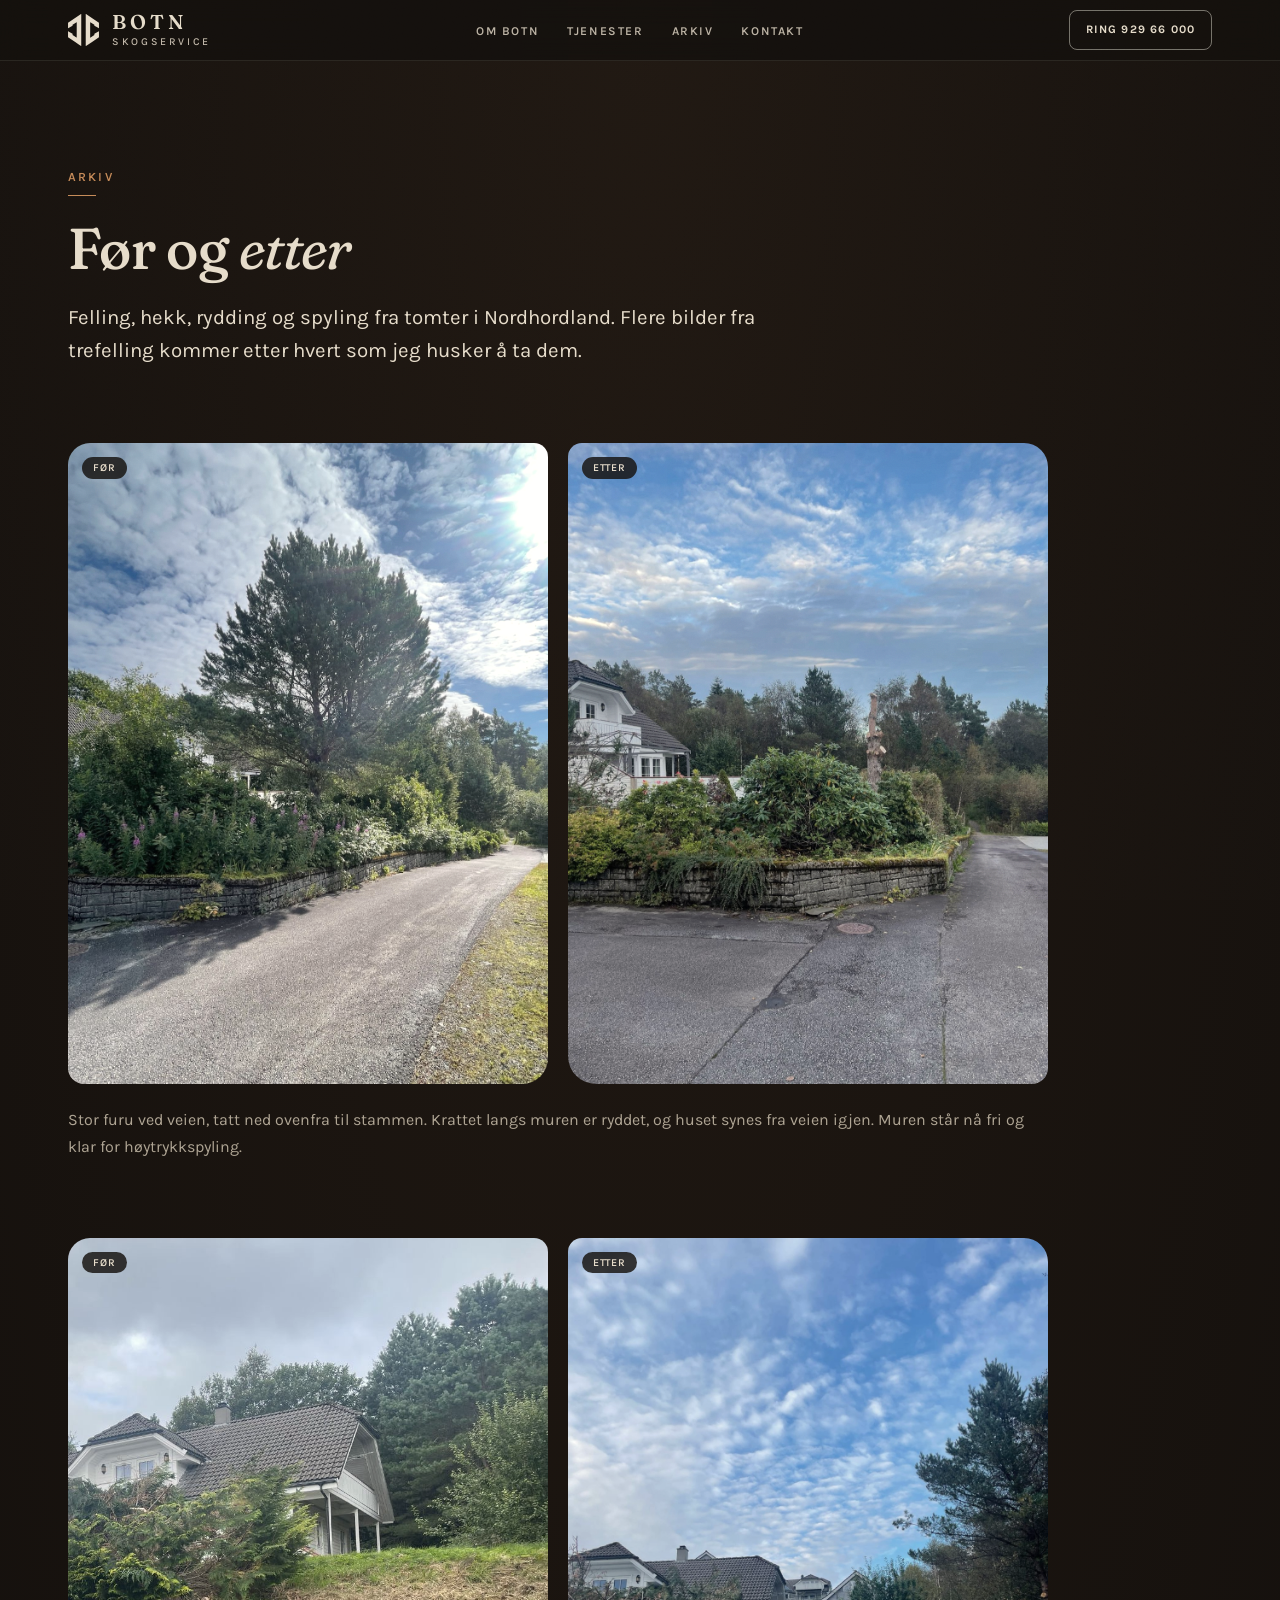
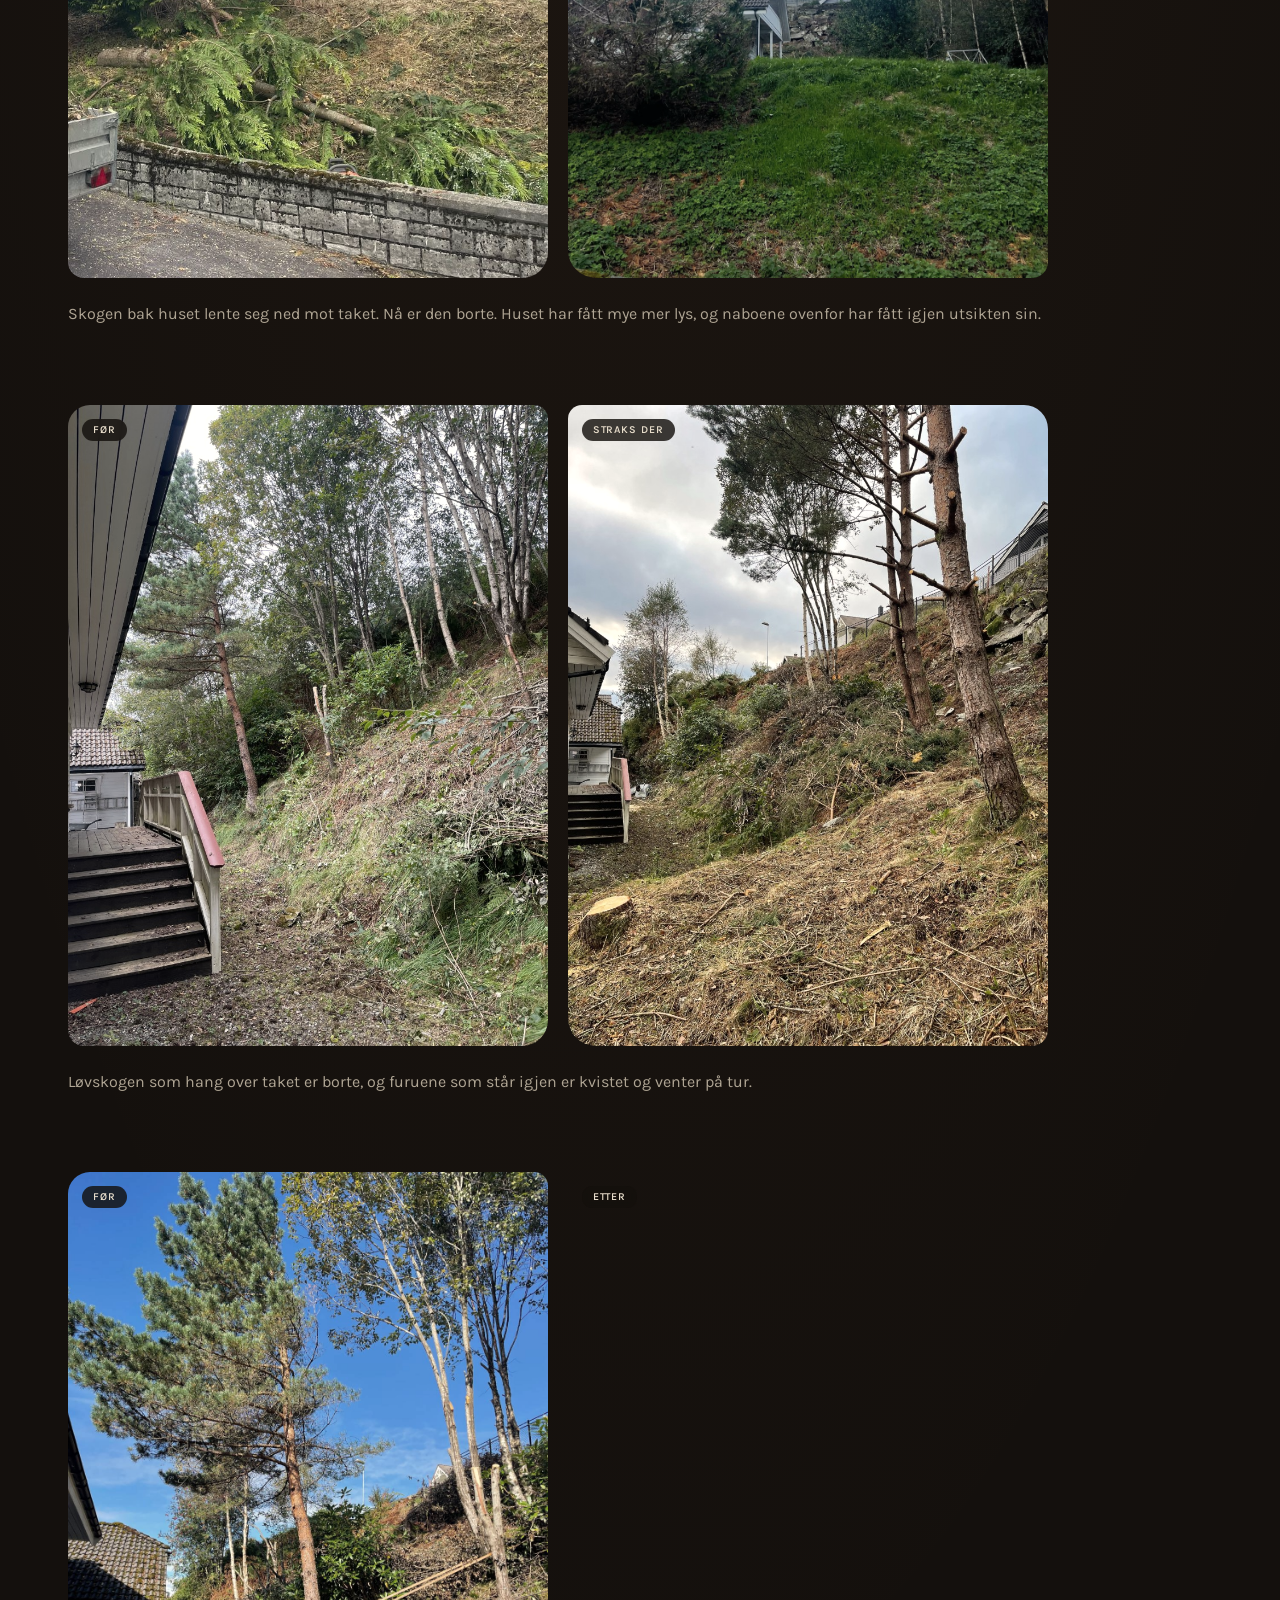
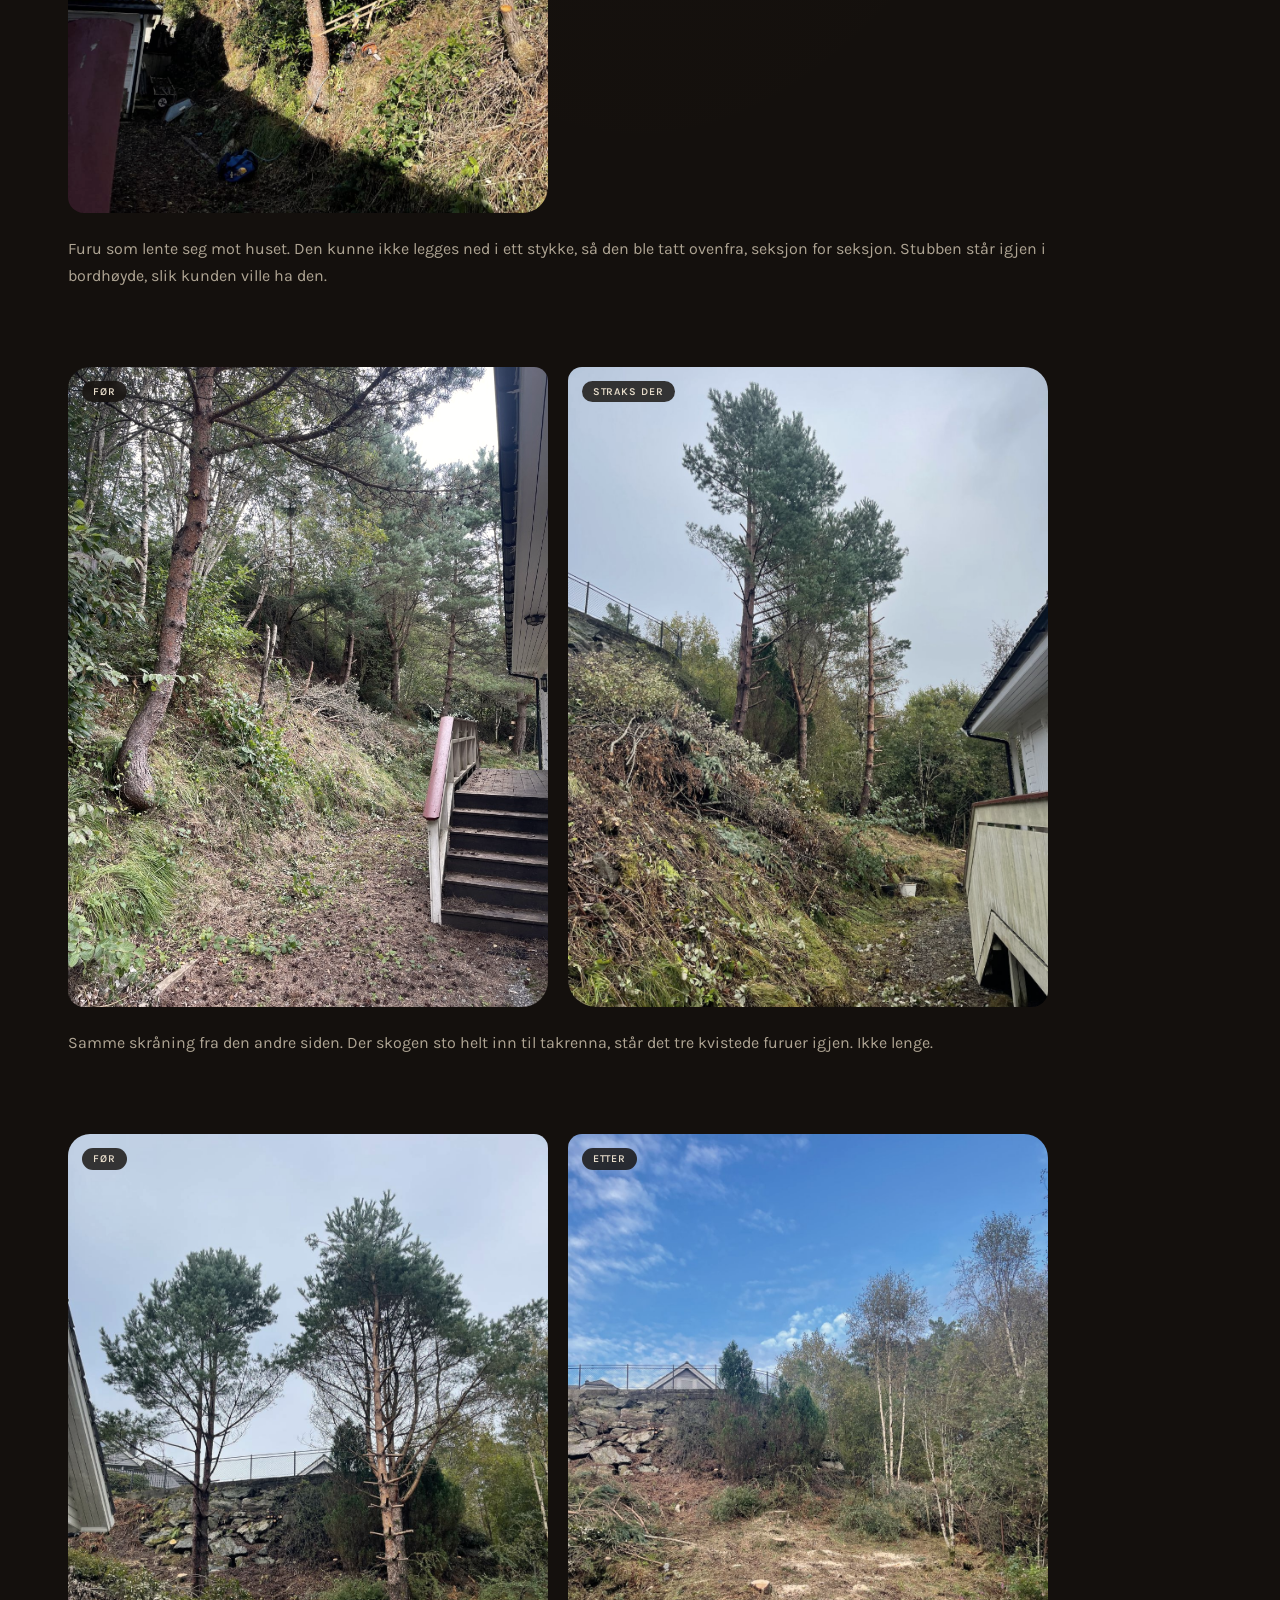
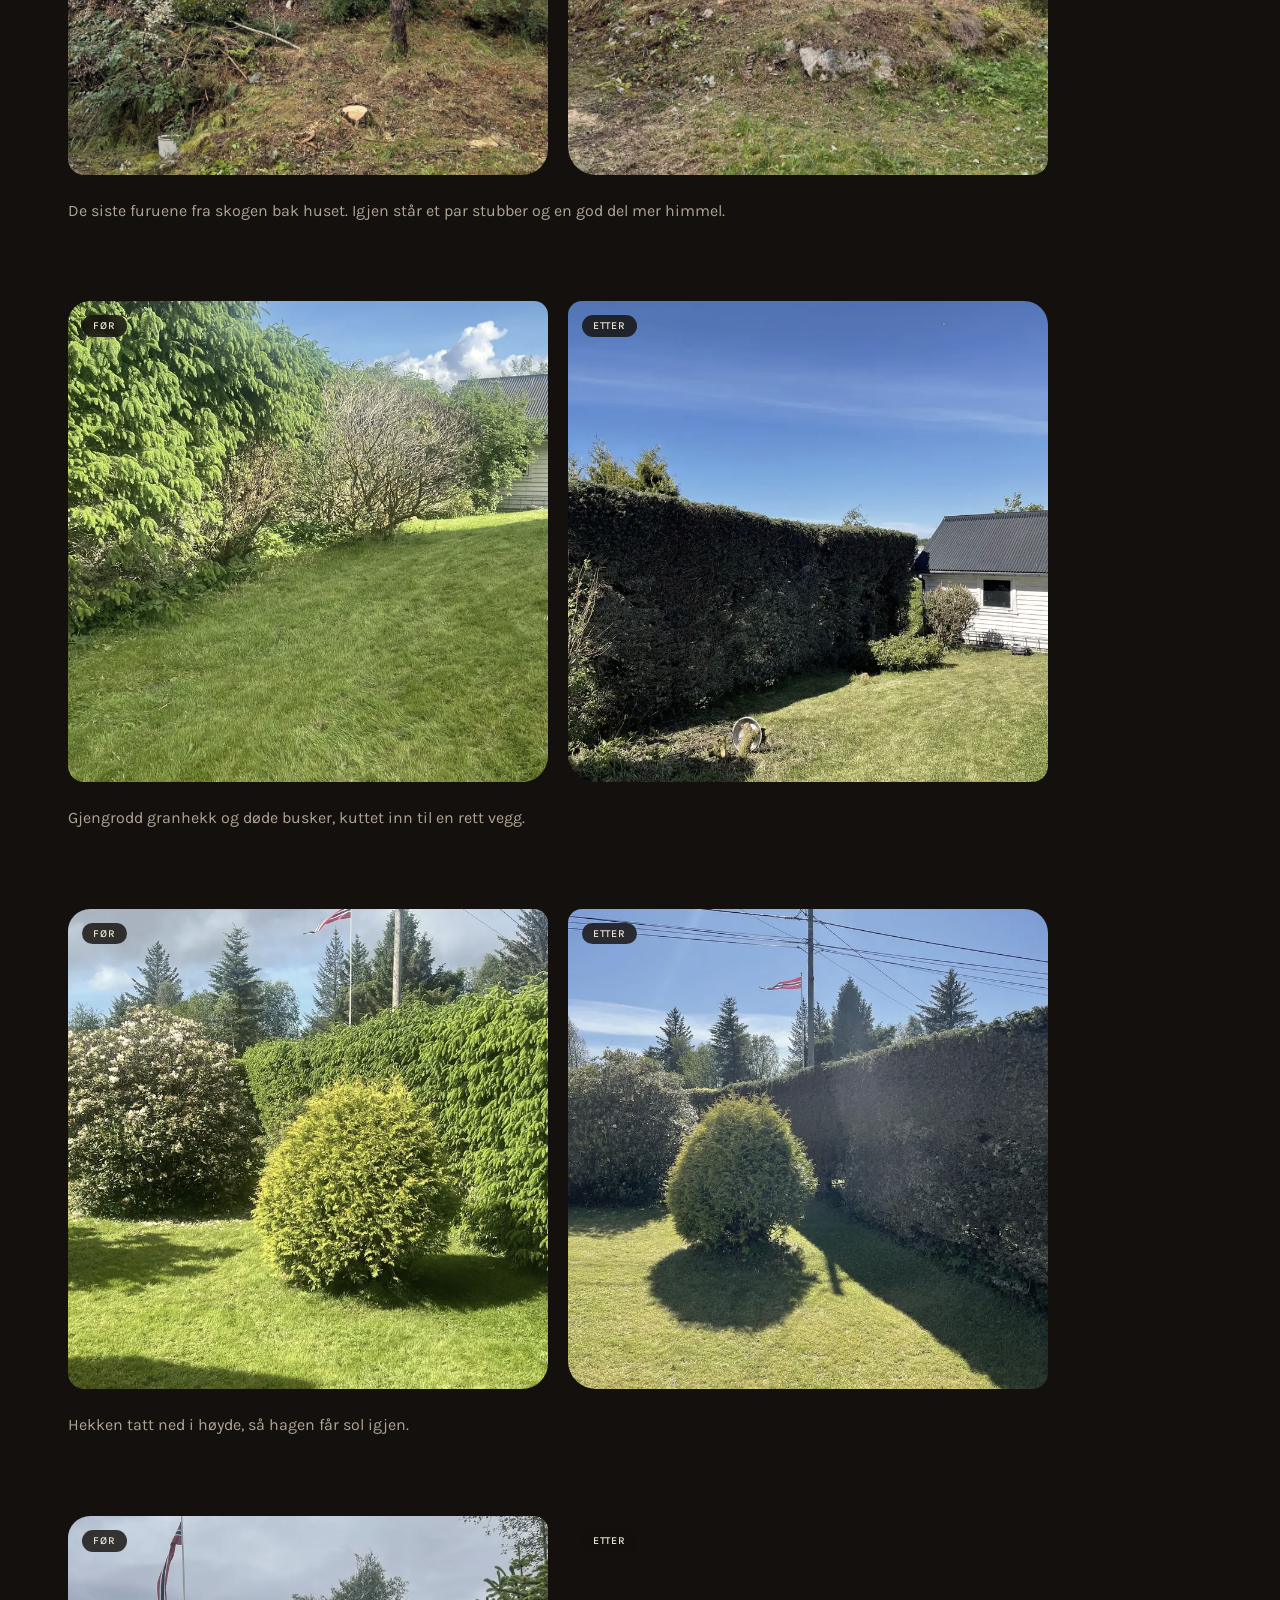
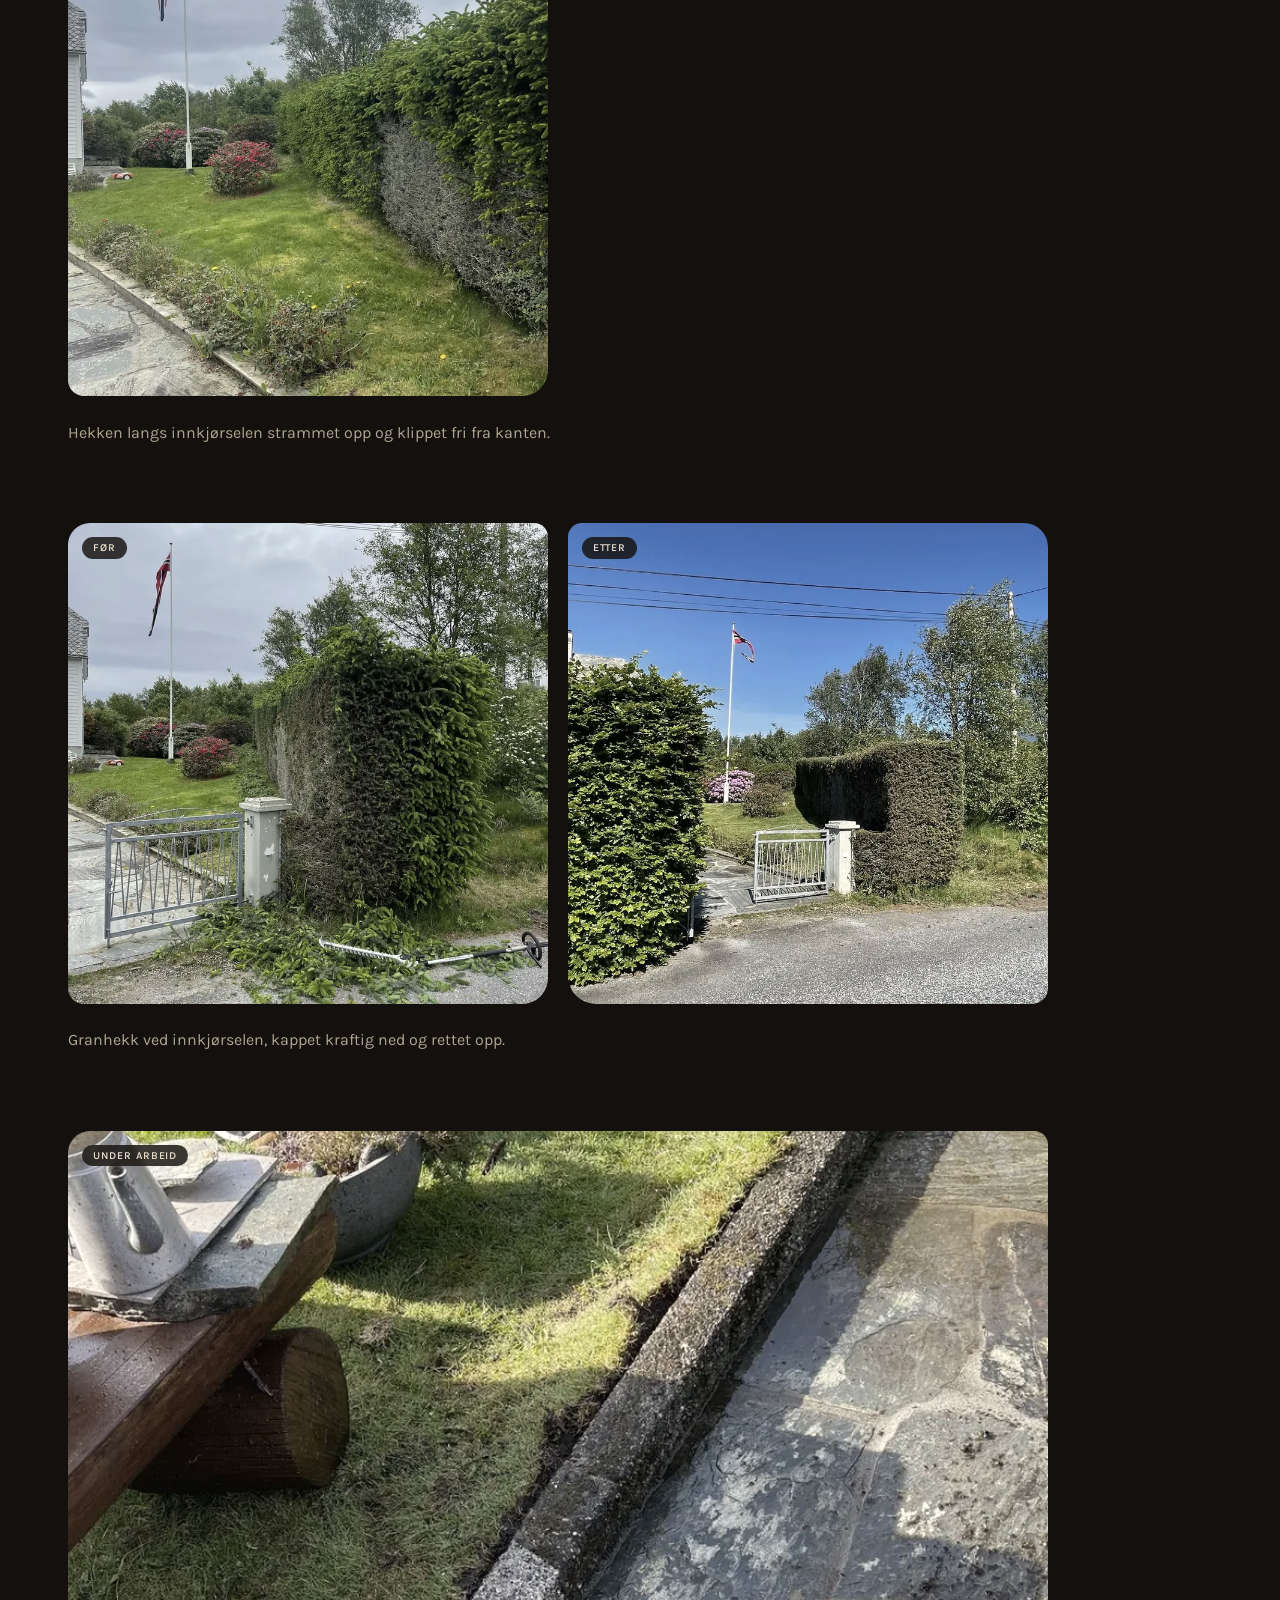
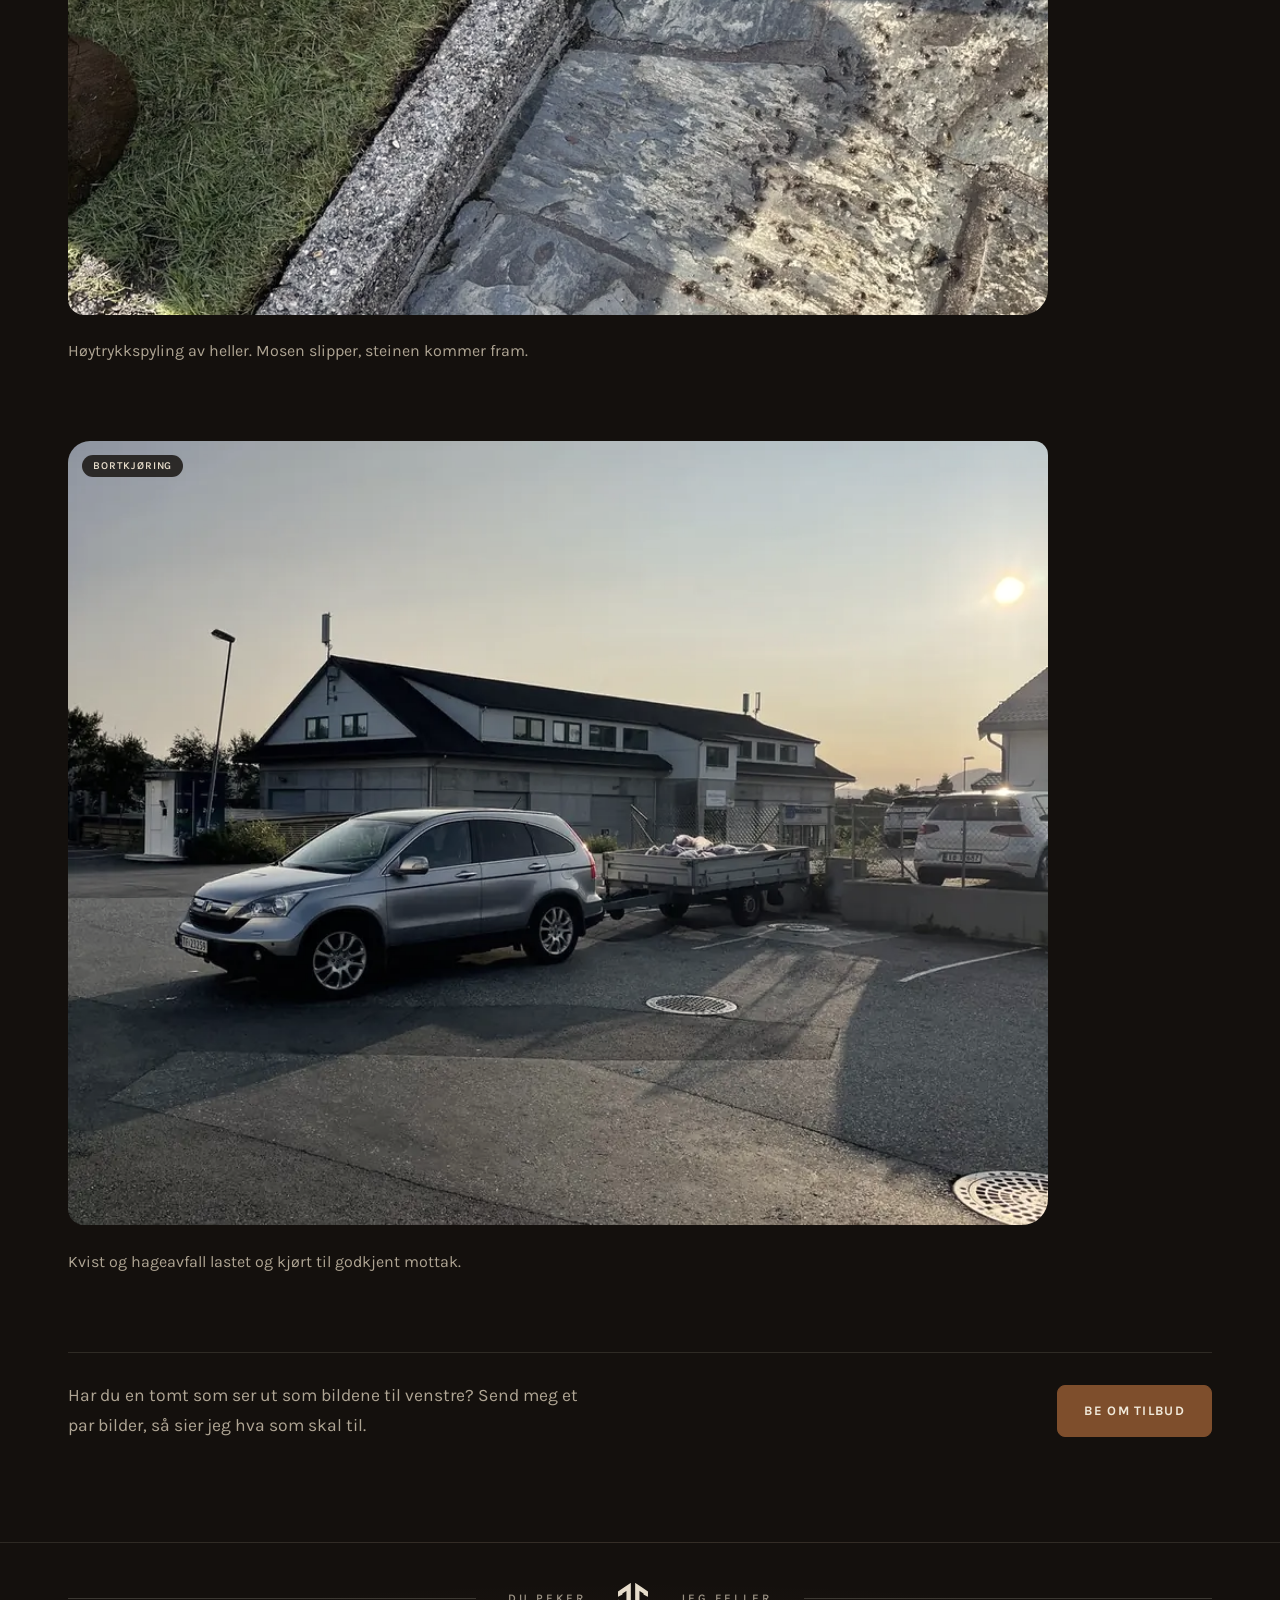
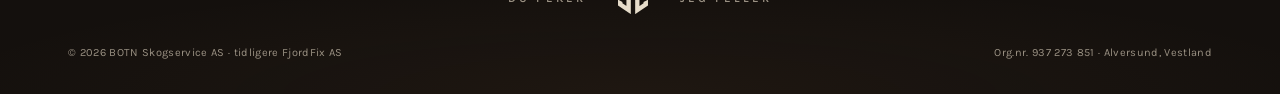
==== commit 7a24722a: "Menyknapp med nedtrekksmeny på smale skjermer Lenkene i toppmenyen forsvant under 980 piksler. Nå vi" ====
--- a/galleri.html
+++ b/galleri.html
@@ -3,6 +3,7 @@
 <head>
   <meta charset="utf-8" />
   <meta name="viewport" content="width=device-width,initial-scale=1" />
+  <meta name="theme-color" content="#14100D" />
   <title>Arkiv | BOTN Skogservice</title>
   <meta name="description" content="Før og etter: bilder fra trefelling, hekk, rydding, høytrykkspyling og bortkjøring utført av BOTN Skogservice i Nordhordland." />
   <!-- TEST PÅ JOTAX.NO: holdes ute av søkemotorer. Fjern linja under og sett inn canonical når siden flytter til endelig domene -->
@@ -28,13 +29,14 @@
       <svg class="m" aria-hidden="true"><use href="#jx-mark" /></svg>
       <span class="brand-navn"><span class="ordmerke">BOTN</span><span class="brand-under">Skogservice</span></span>
     </a>
-    <ul class="bar-links">
+    <ul class="bar-links" id="meny">
       <li><a href="index.html#om">Om BOTN</a></li>
       <li><a href="index.html#tjenester">Tjenester</a></li>
       <li><a href="galleri.html" aria-current="page">Arkiv</a></li>
       <li><a href="index.html#kontakt">Kontakt</a></li>
     </ul>
     <a class="btn bar-call" href="tel:+4792966000">Ring 929 66 000</a>
+    <button class="bar-meny" type="button" aria-label="Meny" aria-expanded="false" aria-controls="meny"><span></span><span></span><span></span></button>
   </nav>
 </div>
 
--- a/styles.css
+++ b/styles.css
@@ -77,6 +77,14 @@
   .bar-links a{font:600 12px/1 var(--body);letter-spacing:.13em;text-transform:uppercase;text-decoration:none;color:rgba(230,220,202,.8);padding-block:8px;transition:color .2s ease}
   .bar-links a:hover{color:var(--bein)}
   .bar-call{min-height:40px;padding:0 16px;font-size:11.5px;border-color:rgba(216,212,199,.5)}
+  /* menyknappen: tre streker som blir til et kryss. Vises bare når lenkene ikke får plass */
+  .bar-meny{display:none;position:relative;flex:none;width:44px;height:40px;padding:0;border:1.5px solid rgba(216,212,199,.5);border-radius:var(--rund);background:transparent;color:var(--bein);cursor:pointer}
+  .bar-meny span{position:absolute;left:11px;right:11px;top:50%;height:1.5px;margin-top:-.75px;background:currentColor;border-radius:2px;transition:transform .25s ease,opacity .2s ease}
+  .bar-meny span:nth-child(1){transform:translateY(-6px)}
+  .bar-meny span:nth-child(3){transform:translateY(6px)}
+  .bar.apen .bar-meny span:nth-child(1){transform:rotate(45deg)}
+  .bar.apen .bar-meny span:nth-child(2){opacity:0}
+  .bar.apen .bar-meny span:nth-child(3){transform:rotate(-45deg)}
 
   /* ---------- hero ---------- */
   .hero{--bg:var(--fjell);--fg:var(--bein);position:relative;display:grid;align-items:end;min-height:clamp(600px,94vh,960px);min-height:clamp(600px,94svh,960px);overflow:hidden;color:var(--bein);
@@ -161,6 +169,19 @@
   .svc p{max-width:64ch;color:var(--muted)}
   .tag{display:inline-block;margin-left:10px;padding:5px 9px 4px;border-radius:999px;font:600 10.5px/1 var(--body);letter-spacing:.09em;text-transform:uppercase;color:var(--accent);border:1px solid var(--accent);vertical-align:.25em}
   .svc-note{margin-top:28px;font-size:14.5px;color:var(--muted);max-width:70ch}
+
+  /* ---------- skogfond ---------- */
+  .k-spec a{color:var(--accent);text-decoration:none;border-bottom:1px solid currentColor;padding-bottom:1px}
+  .k-spec a:hover{color:var(--fg)}
+  .tre-kol{display:grid;grid-template-columns:repeat(3,minmax(0,1fr));gap:clamp(28px,4vw,56px)}
+  .tre-kol div{display:grid;gap:12px;align-content:start;padding-top:24px;border-top:1px solid var(--line)}
+  .tre-kol p{color:var(--muted);max-width:42ch}
+  .fond-boks{display:grid;grid-template-columns:minmax(0,7fr) minmax(0,5fr);gap:clamp(24px,4vw,64px);align-items:end;margin-top:clamp(44px,6vw,76px);padding:clamp(24px,3.4vw,44px);border:1px solid var(--accent);border-radius:var(--ujevn);background:rgba(126,78,44,.05)}
+  .fond-boks > div{display:grid;gap:12px}
+  .fond-boks h3{font-size:clamp(24px,2.5vw,32px)}
+  .fond-boks p{max-width:58ch}
+  .fine{font-size:14px;line-height:1.6;color:var(--muted)}
+  .fond-lapp{margin-top:26px;color:var(--accent);transform:rotate(-2deg);transform-origin:0 0}
 
   /* ---------- du bestemmer ---------- */
   .valg{display:grid;grid-template-columns:minmax(0,7fr) minmax(0,5fr);gap:clamp(40px,6vw,96px);align-items:center}
@@ -339,9 +360,22 @@
 
   /* ---------- responsivt ---------- */
   @media (max-width:980px){
-    .bar-links{display:none}
+    .bar-inner{gap:10px}
+    .bar-call{margin-left:auto}
+    .bar-meny{display:block}
+    /* lenkene blir en nedtrekksmeny under toppmenyen */
+    .bar-links{position:absolute;top:100%;left:0;right:0;display:grid;gap:0;padding:6px clamp(18px,4vw,48px) 14px;background:var(--fjell);border-bottom:1px solid rgba(230,220,202,.1);box-shadow:0 18px 30px rgba(6,8,7,.35);visibility:hidden;opacity:0;transform:translateY(-8px);transition:opacity .22s ease,transform .22s ease,visibility 0s linear .22s}
+    .bar.apen .bar-links{visibility:visible;opacity:1;transform:none;transition:opacity .22s ease,transform .22s ease}
+    .bar-links li + li{border-top:1px solid rgba(230,220,202,.1)}
+    .bar-links a{display:block;padding-block:17px;font-size:13.5px;color:var(--bein)}
+    /* iPhone: Safari farger feltet bak klokka og batteriet etter en fast meny med ren bakgrunnsfarge.
+       Derfor er menyen alltid tett på mobil, og filmkornet (et fast lag over hele skjermen) er slått av */
+    .bar,.bar.solid{background-color:var(--fjell);-webkit-backdrop-filter:none;backdrop-filter:none;border-bottom-color:rgba(230,220,202,.1);transition:none}
+    body::after{display:none}
     .om,.valg,.fs,.kit,.aerlig,.smak,.kontakt-grid{grid-template-columns:1fr}
     .kontakt-topp{grid-template-columns:1fr}
+    .tre-kol,.fond-boks{grid-template-columns:1fr}
+    .tre-kol{gap:28px}
     .merke{grid-template-columns:1fr 1fr;gap:36px clamp(24px,5vw,48px);align-items:start}
     .merke-tegn{grid-column:1/-1;order:-1;justify-self:center;margin-bottom:8px}
     .merke-v{text-align:left;justify-items:start}
@@ -359,6 +393,7 @@
   }
   @media (max-width:640px){
     body{font-size:16px}
+    .bar-call{padding:0 12px}
     .brand-under{display:none}
     .hero{min-height:clamp(560px,88svh,760px)}
     .hero-img{object-position:68% 50%}
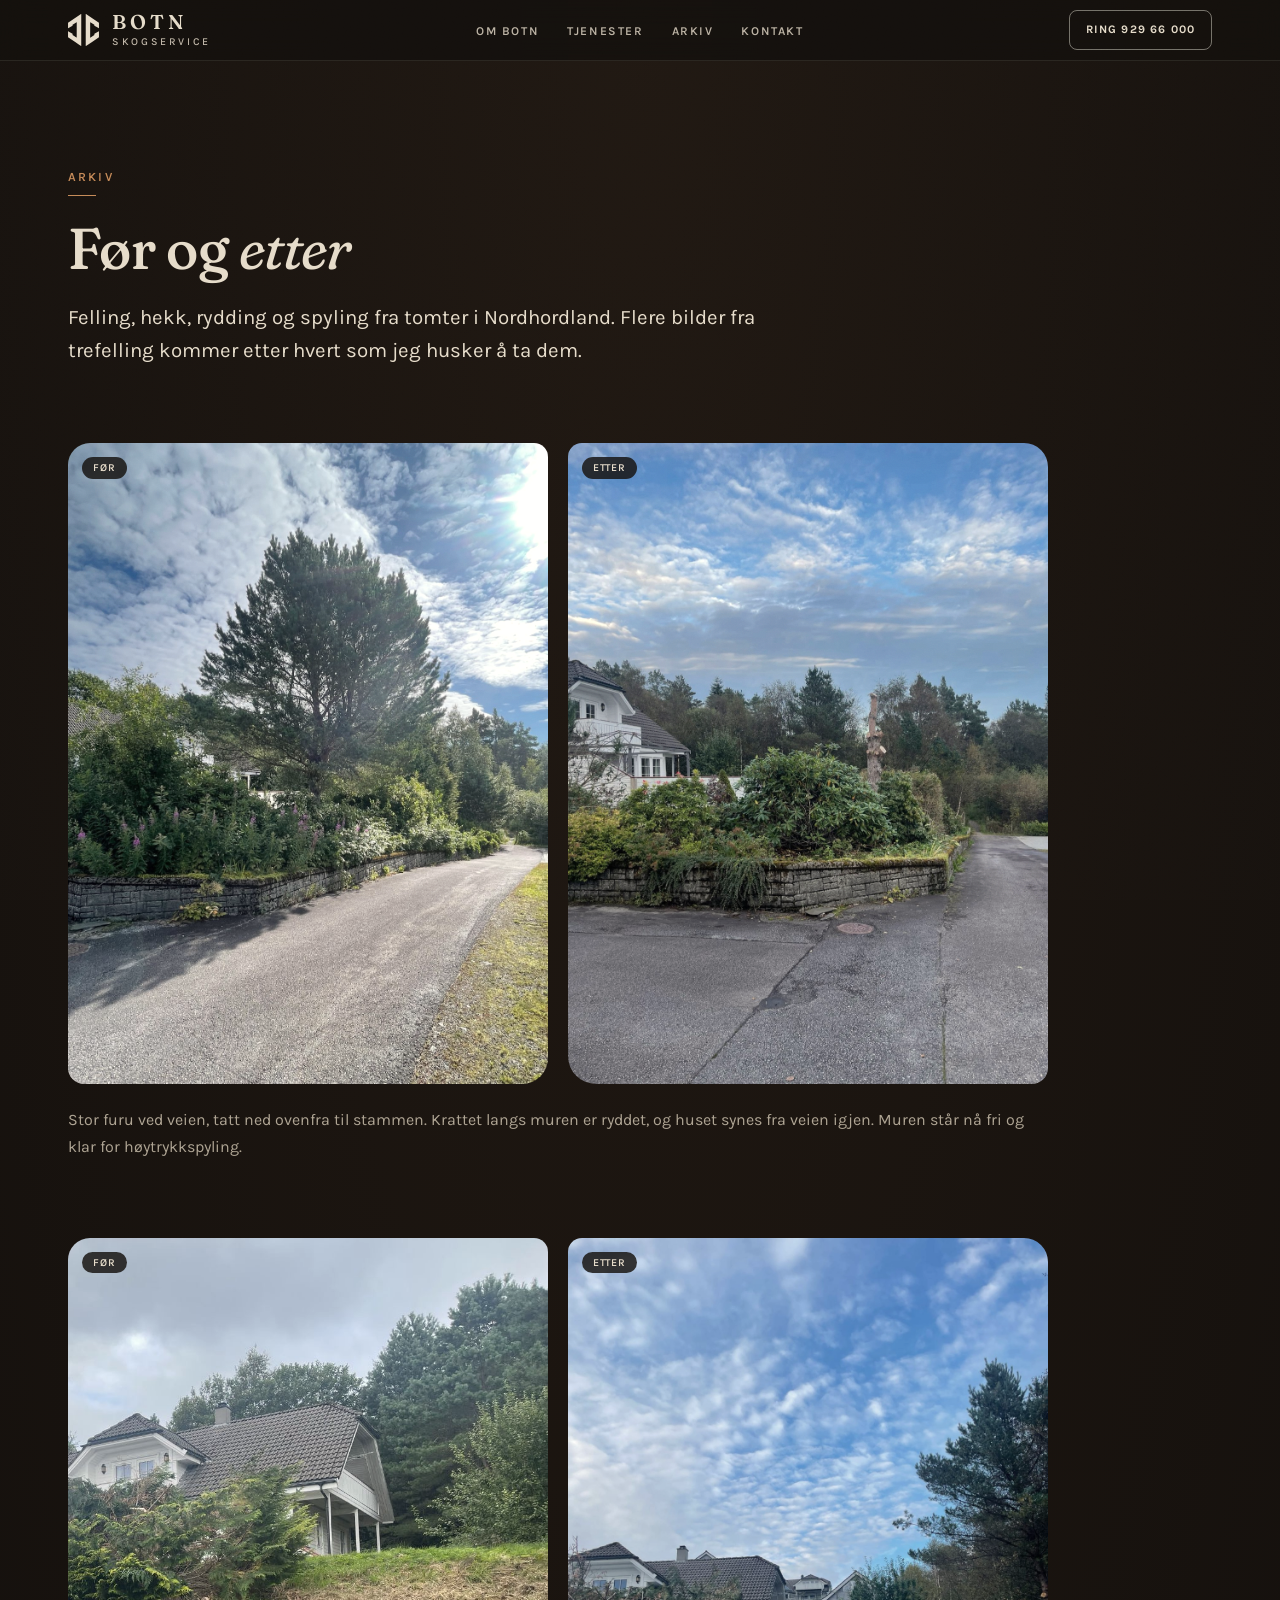
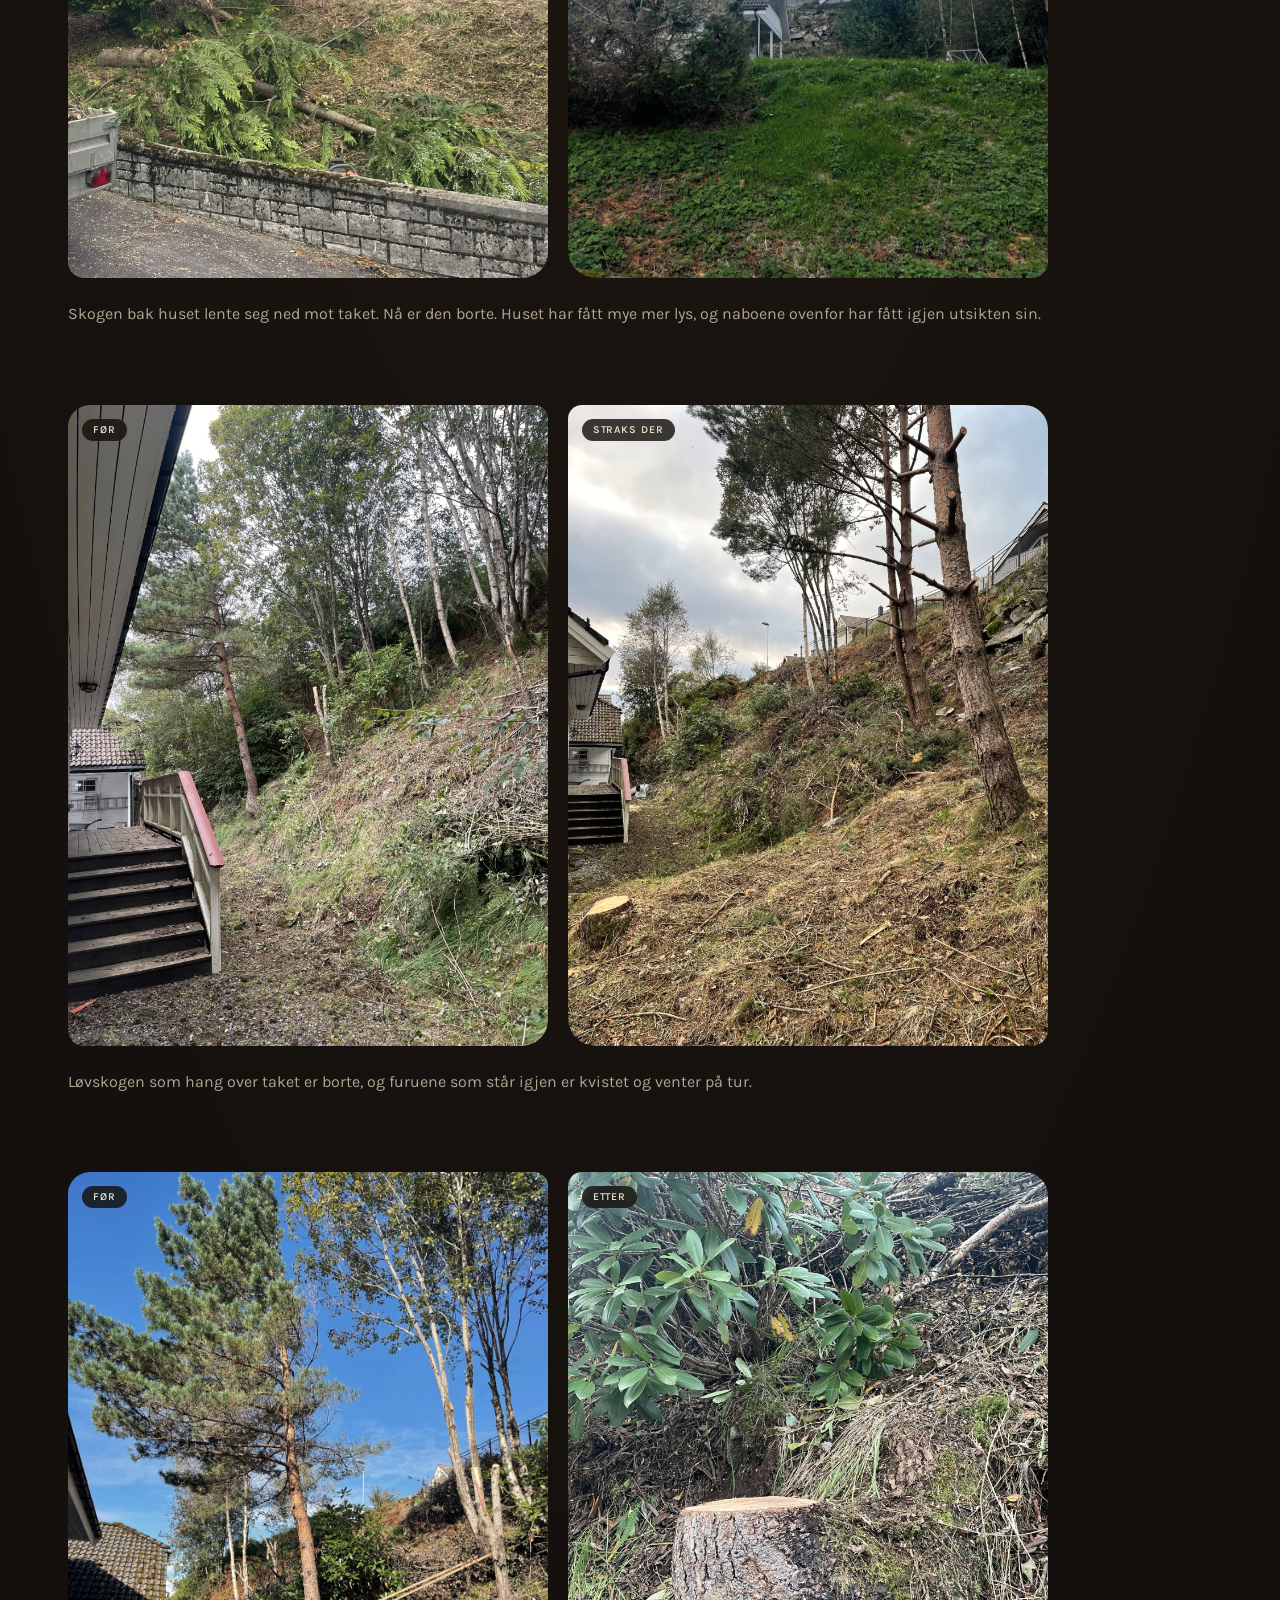
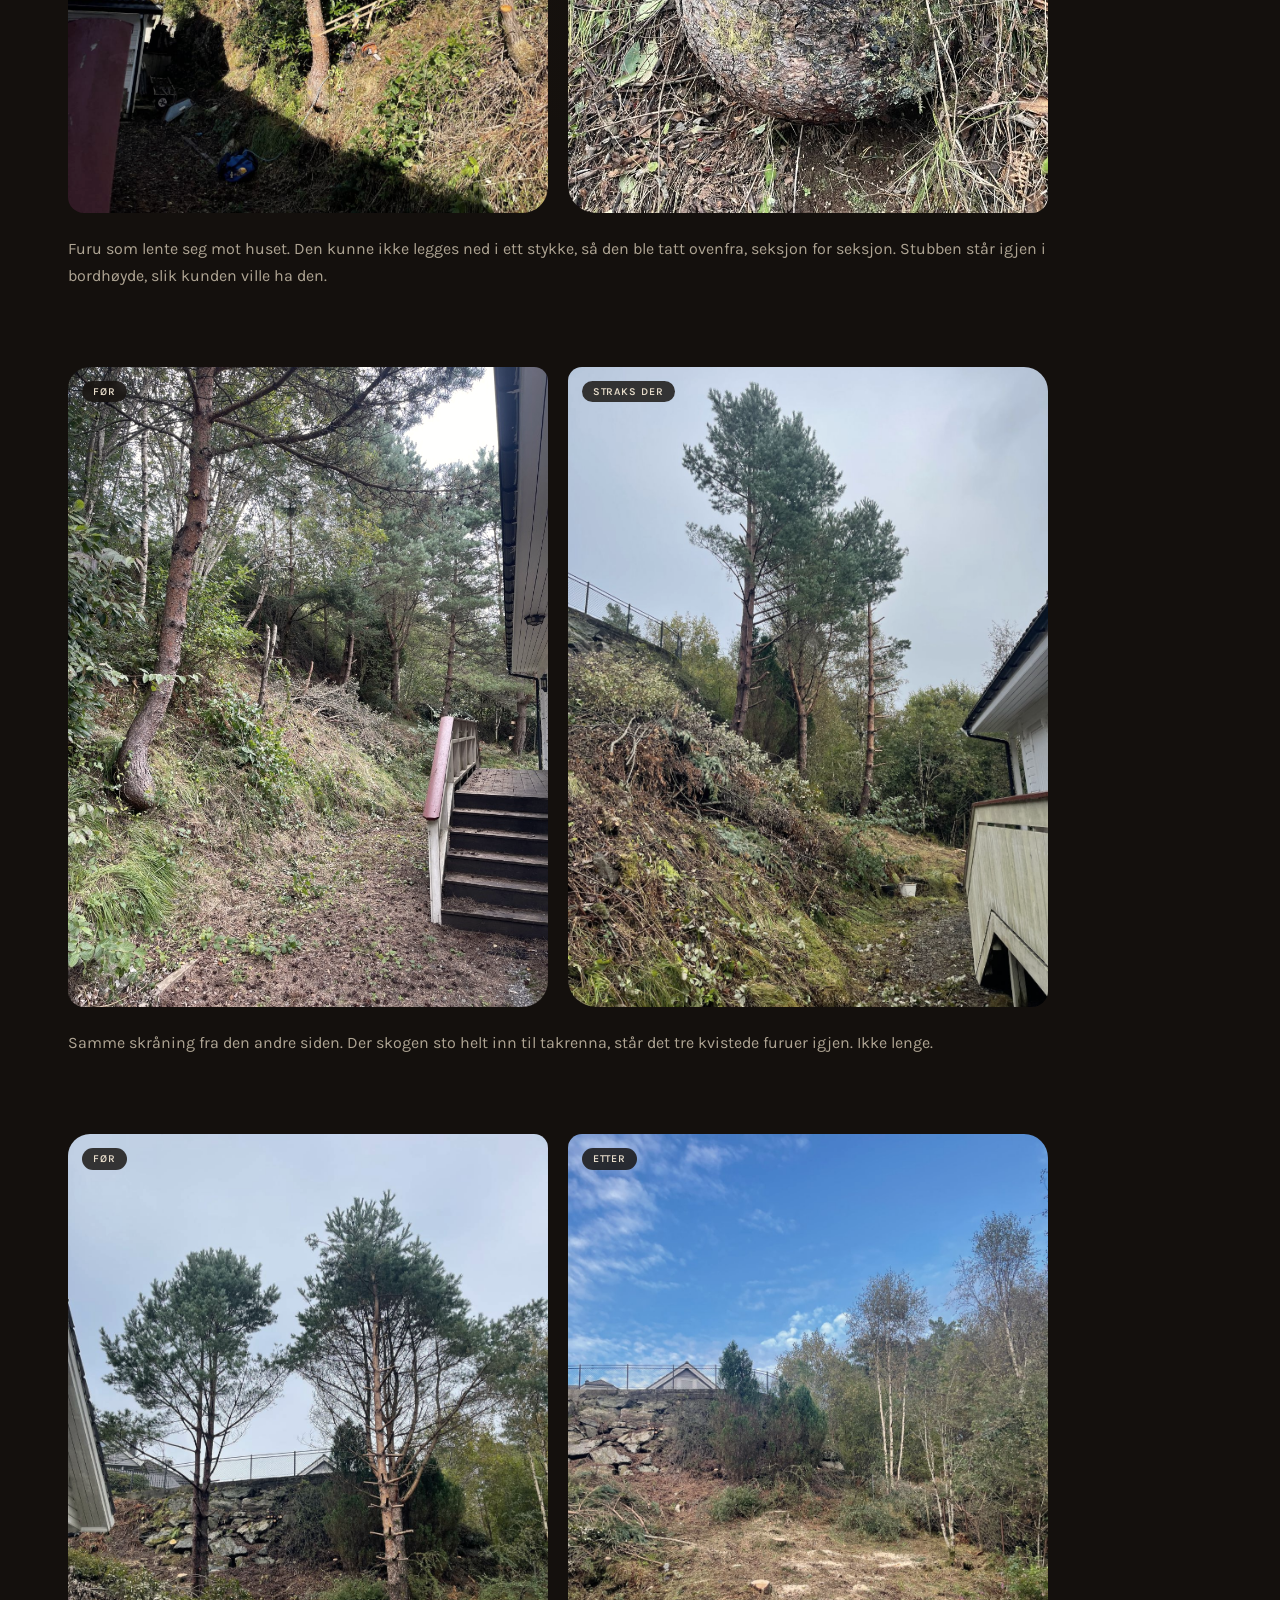
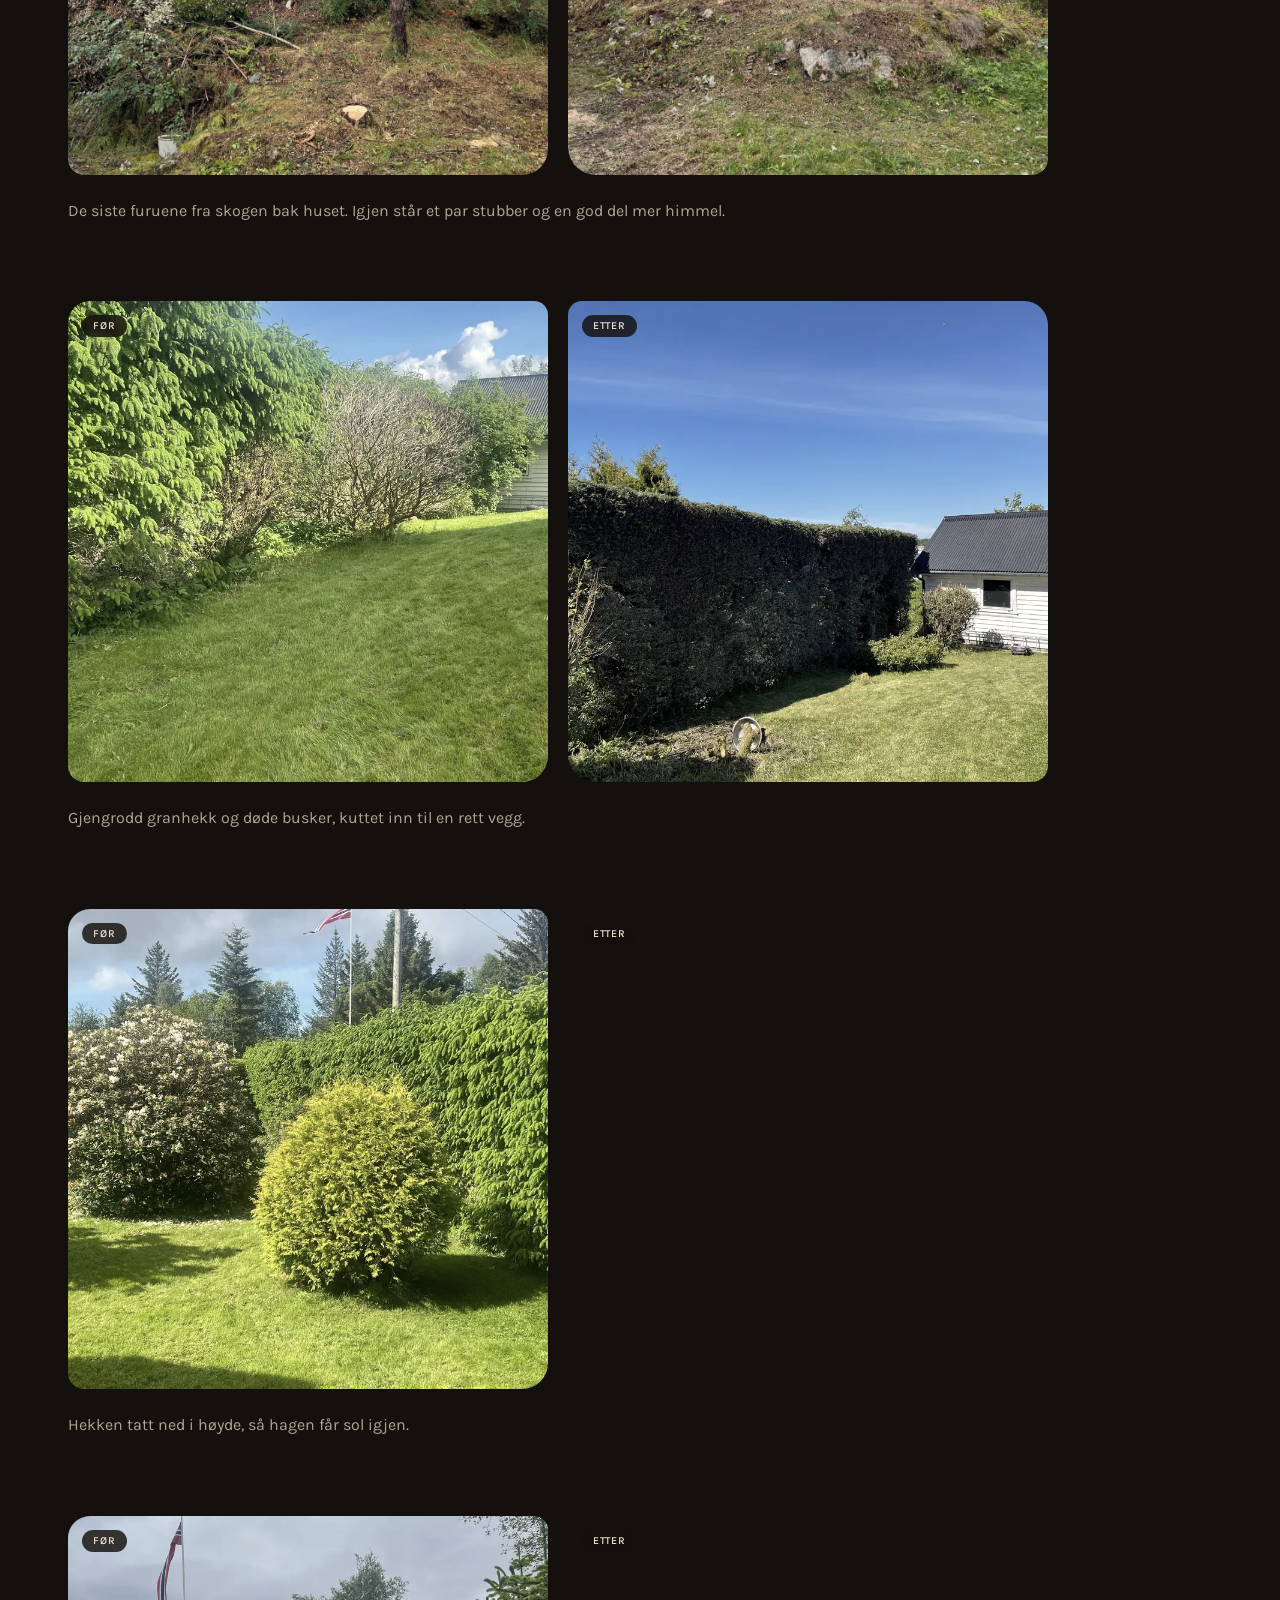
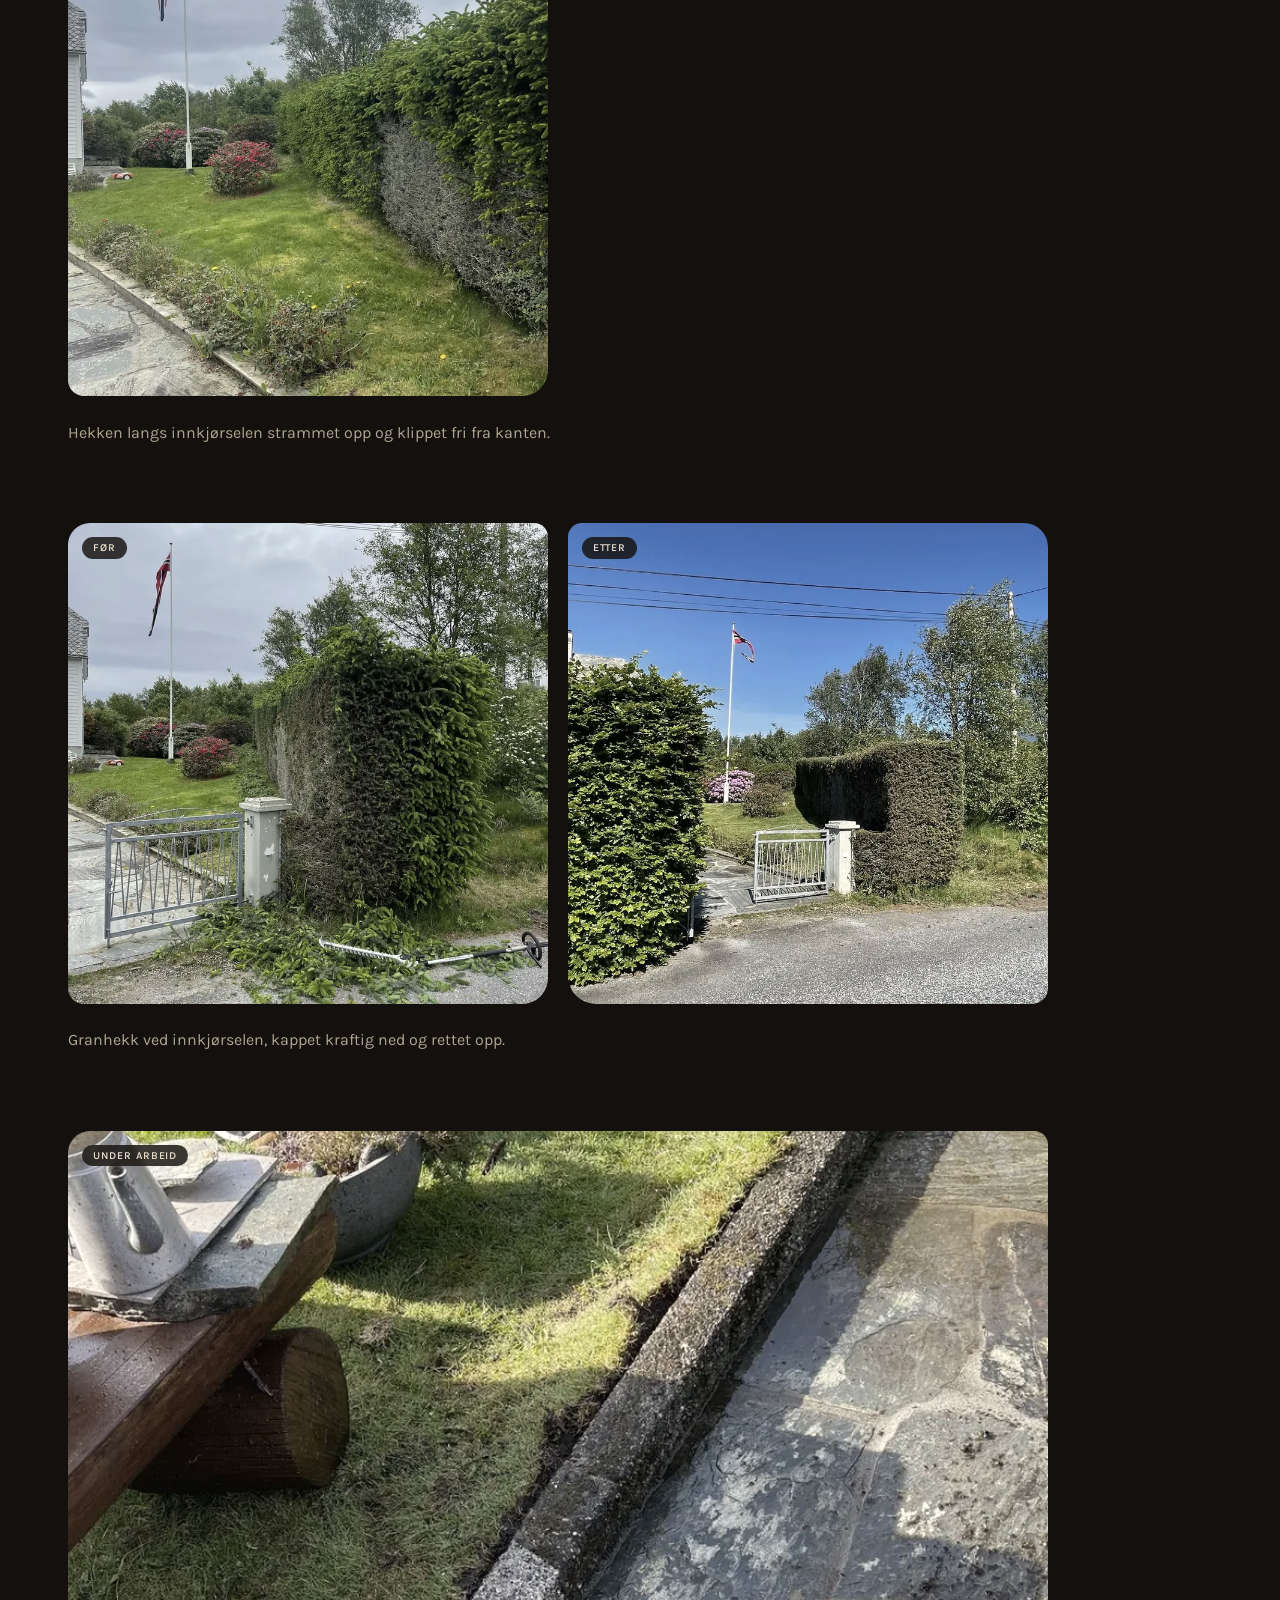
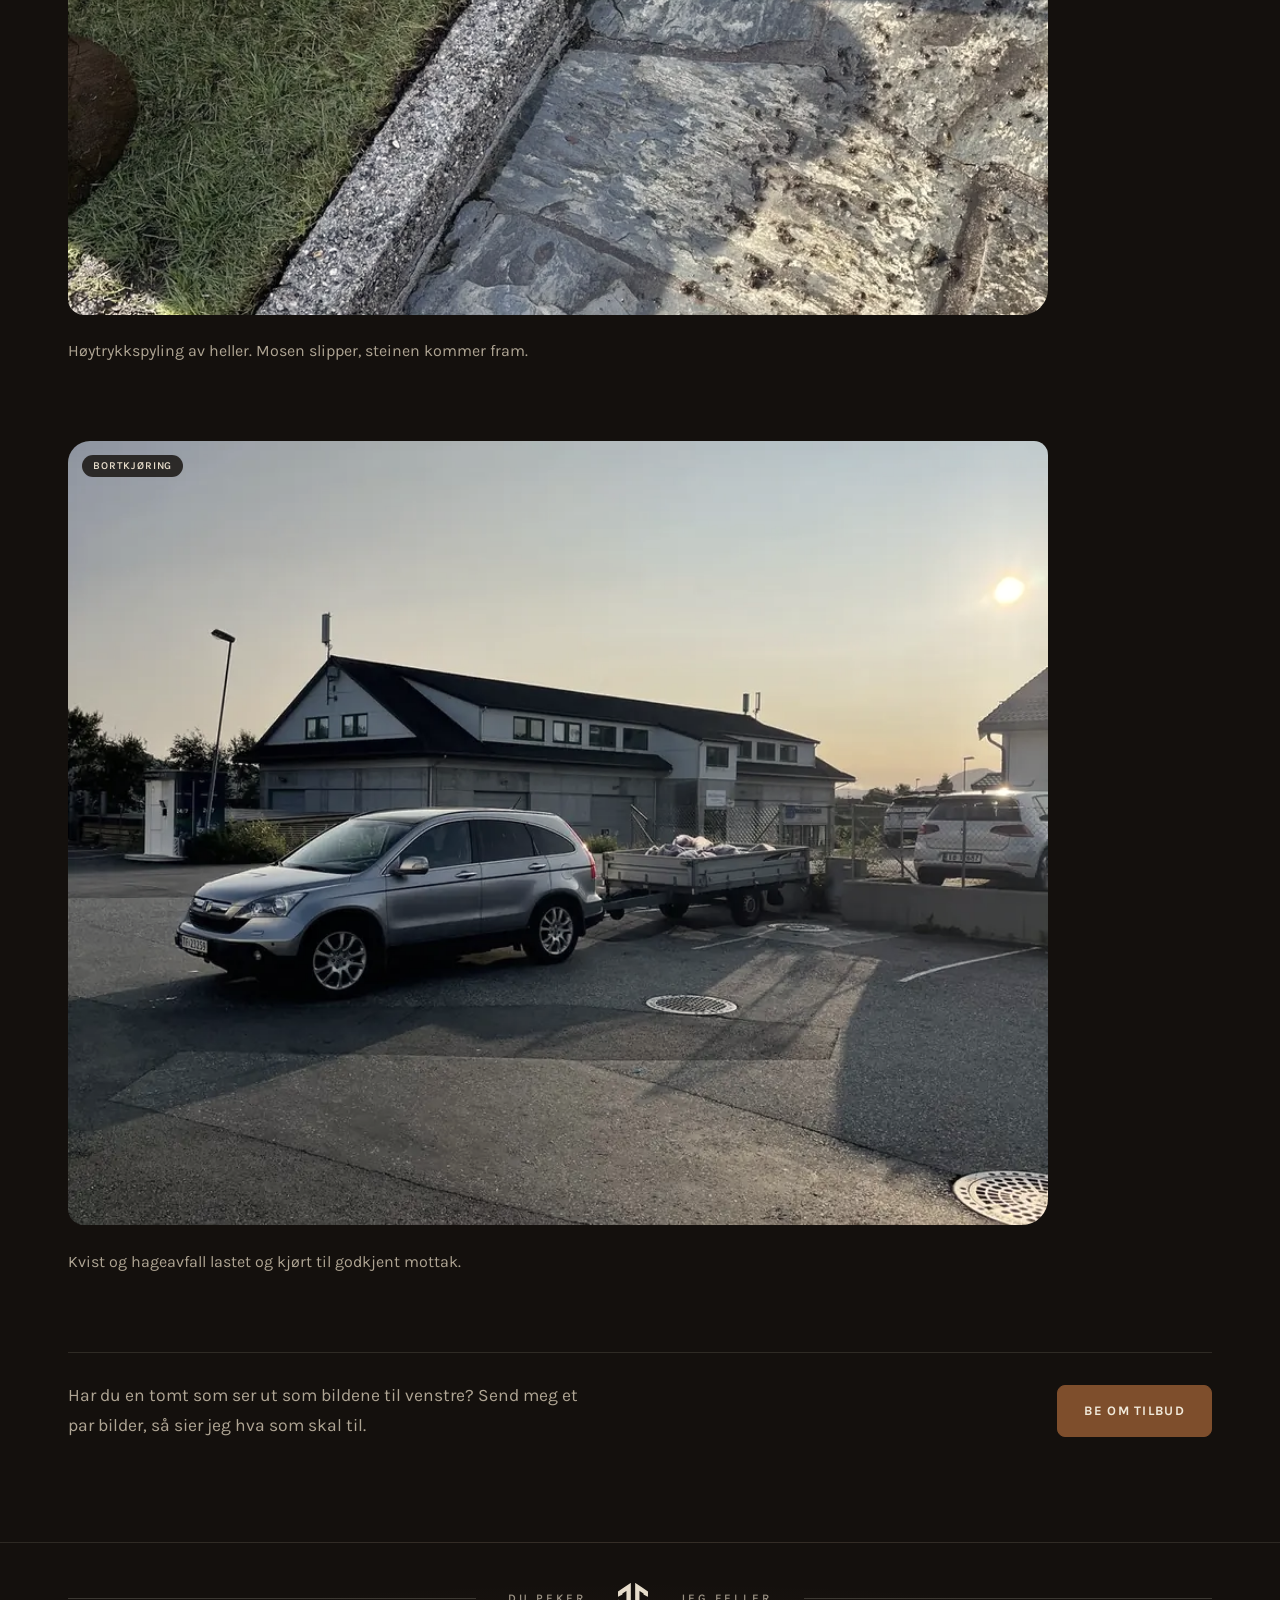
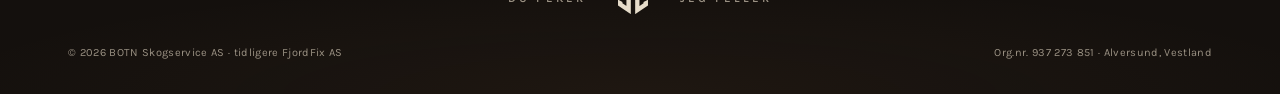
==== commit 4e448b34: "Legg til merket som ikon i nettleserfanen og på hjemskjermen Co-Authored-By: Claude Opus 5.5 <norepl" ====
--- a/galleri.html
+++ b/galleri.html
@@ -4,6 +4,9 @@
   <meta charset="utf-8" />
   <meta name="viewport" content="width=device-width,initial-scale=1" />
   <meta name="theme-color" content="#14100D" />
+  <link rel="icon" href="favicon.svg" type="image/svg+xml" />
+  <link rel="icon" href="favicon-32.png" sizes="32x32" type="image/png" />
+  <link rel="apple-touch-icon" href="apple-touch-icon.png" />
   <title>Arkiv | BOTN Skogservice</title>
   <meta name="description" content="Før og etter: bilder fra trefelling, hekk, rydding, høytrykkspyling og bortkjøring utført av BOTN Skogservice i Nordhordland." />
   <!-- TEST PÅ JOTAX.NO: holdes ute av søkemotorer. Fjern linja under og sett inn canonical når siden flytter til endelig domene -->
--- a/styles.css
+++ b/styles.css
@@ -65,7 +65,7 @@
 
   /* ---------- fast toppmeny ---------- */
   .bar{--fg:var(--bein);--bg:var(--fjell);position:fixed;top:0;left:0;right:0;z-index:20;color:var(--bein);border-bottom:1px solid transparent;transition:background-color .3s ease,border-color .3s ease}
-  .bar.solid{background:rgba(20,16,13,.88);-webkit-backdrop-filter:blur(12px);backdrop-filter:blur(12px);border-bottom-color:rgba(230,220,202,.1)}
+  .bar.solid,.bar.apen{background:rgba(20,16,13,.88);-webkit-backdrop-filter:blur(12px);backdrop-filter:blur(12px);border-bottom-color:rgba(230,220,202,.1)}
   .bar-inner{display:flex;align-items:center;justify-content:space-between;gap:20px;padding-block:16px;transition:padding .3s ease}
   .bar.solid .bar-inner{padding-block:10px}
   .brand{display:inline-flex;align-items:center;gap:13px;text-decoration:none;color:var(--bein)}
@@ -76,7 +76,7 @@
   .bar-links{display:flex;align-items:center;gap:clamp(18px,2.2vw,32px);margin:0;padding:0;list-style:none}
   .bar-links a{font:600 12px/1 var(--body);letter-spacing:.13em;text-transform:uppercase;text-decoration:none;color:rgba(230,220,202,.8);padding-block:8px;transition:color .2s ease}
   .bar-links a:hover{color:var(--bein)}
-  .bar-call{min-height:40px;padding:0 16px;font-size:11.5px;border-color:rgba(216,212,199,.5)}
+  .bar-call{min-height:40px;padding:0 16px;font-size:11.5px;border-color:rgba(216,212,199,.5);white-space:nowrap;flex:none}
   /* menyknappen: tre streker som blir til et kryss. Vises bare når lenkene ikke får plass */
   .bar-meny{display:none;position:relative;flex:none;width:44px;height:40px;padding:0;border:1.5px solid rgba(216,212,199,.5);border-radius:var(--rund);background:transparent;color:var(--bein);cursor:pointer}
   .bar-meny span{position:absolute;left:11px;right:11px;top:50%;height:1.5px;margin-top:-.75px;background:currentColor;border-radius:2px;transition:transform .25s ease,opacity .2s ease}
@@ -88,15 +88,15 @@
 
   /* ---------- hero ---------- */
   .hero{--bg:var(--fjell);--fg:var(--bein);position:relative;display:grid;align-items:end;min-height:clamp(600px,94vh,960px);min-height:clamp(600px,94svh,960px);overflow:hidden;color:var(--bein);
-    background:linear-gradient(180deg,#1f2220 0%,#4d504b 42%,#8e8d86 65%,#34352f 66.5%,#121412 100%)}
-  .hero-img{position:absolute;inset:0;width:100%;height:100%;object-fit:cover;object-position:60% 50%;filter:saturate(.92) sepia(.2) contrast(1.02);animation:fjord-in 1.4s ease both}
+    background:linear-gradient(180deg,#1b1a17 0%,#2c2a25 45%,#17150f 100%)}
+  .hero-img{position:absolute;inset:0;width:100%;height:100%;object-fit:cover;object-position:62% 45%;filter:sepia(.3) saturate(.78) brightness(.94) contrast(1.02);animation:fjord-in 1.4s ease both}
   .hero-veil{position:absolute;inset:0;z-index:1;pointer-events:none;background:
     linear-gradient(90deg,rgba(20,16,13,.74) 0%,rgba(20,16,13,.34) 46%,rgba(20,16,13,0) 78%),
     linear-gradient(180deg,rgba(20,16,13,.62) 0%,rgba(20,16,13,0) 26%),
-    linear-gradient(0deg,rgba(20,16,13,.7) 0%,rgba(20,16,13,0) 40%)}
+    linear-gradient(0deg,rgba(20,16,13,.92) 0%,rgba(20,16,13,.5) 14%,rgba(20,16,13,0) 42%)}
   @keyframes fjord-in{from{opacity:0;transform:scale(1.05)}to{opacity:1;transform:none}}
 
-  .hero-inner{position:relative;z-index:3;display:grid;gap:clamp(20px,2.6vw,32px);justify-items:start;padding-top:120px;padding-bottom:clamp(120px,15vw,210px)}
+  .hero-inner{position:relative;z-index:3;display:grid;gap:clamp(20px,2.6vw,32px);justify-items:start;padding-top:120px;padding-bottom:clamp(64px,8vw,112px)}
   .hero-eyebrow{margin:0;font:600 12px/1.4 var(--body);letter-spacing:.2em;text-transform:uppercase;color:rgba(230,220,202,.82)}
   .hero-eyebrow a{color:var(--rust-lys);text-decoration:none;border-bottom:1px solid currentColor;padding-bottom:1px}
   .hero h1{margin:0;font-family:var(--display);font-optical-sizing:auto;font-variation-settings:'SOFT' 70,'WONK' 1;font-weight:500;font-size:clamp(56px,10.4vw,150px);line-height:.92;letter-spacing:-.025em;color:var(--bein);text-shadow:0 4px 40px rgba(6,8,7,.4)}
@@ -109,11 +109,6 @@
   .rise{animation:rise 1s cubic-bezier(.2,.7,.2,1) both}
   .rise-2{animation-delay:.2s}.rise-3{animation-delay:.38s}.rise-4{animation-delay:.56s}
   @keyframes rise{from{opacity:0;transform:translateY(14px)}to{opacity:1;transform:none}}
-
-  /* granskogen i forgrunnen: tegnes av skriptet, to lag for dybde */
-  .treline{position:absolute;left:0;right:0;bottom:-1px;z-index:2;width:100%;height:clamp(84px,11vw,168px);display:block;pointer-events:none}
-  .treline .bak{fill:#2a231a;opacity:.9}
-  .treline .foran{fill:var(--fjell)}
 
   .remse{background:var(--fjell);color:rgba(230,220,202,.74)}
   .remse-inner{display:flex;justify-content:space-between;gap:10px 24px;flex-wrap:wrap;padding-block:16px 24px;font:500 11.5px/1.5 var(--body);letter-spacing:.14em;text-transform:uppercase}
@@ -368,10 +363,6 @@
     .bar.apen .bar-links{visibility:visible;opacity:1;transform:none;transition:opacity .22s ease,transform .22s ease}
     .bar-links li + li{border-top:1px solid rgba(230,220,202,.1)}
     .bar-links a{display:block;padding-block:17px;font-size:13.5px;color:var(--bein)}
-    /* iPhone: Safari farger feltet bak klokka og batteriet etter en fast meny med ren bakgrunnsfarge.
-       Derfor er menyen alltid tett på mobil, og filmkornet (et fast lag over hele skjermen) er slått av */
-    .bar,.bar.solid{background-color:var(--fjell);-webkit-backdrop-filter:none;backdrop-filter:none;border-bottom-color:rgba(230,220,202,.1);transition:none}
-    body::after{display:none}
     .om,.valg,.fs,.kit,.aerlig,.smak,.kontakt-grid{grid-template-columns:1fr}
     .kontakt-topp{grid-template-columns:1fr}
     .tre-kol,.fond-boks{grid-template-columns:1fr}
@@ -394,9 +385,11 @@
   @media (max-width:640px){
     body{font-size:16px}
     .bar-call{padding:0 12px}
-    .brand-under{display:none}
-    .hero{min-height:clamp(560px,88svh,760px)}
-    .hero-img{object-position:68% 50%}
+    .brand-under{font-size:9px;letter-spacing:.16em}   /* samme bredde som BOTN over, så ring-knappen og menyknappen får plass */
+    /* toppbildet og remsen under fyller hele skjermen på telefon, også bak nettleserens flytende verktøylinje,
+       så den lyse seksjonen ikke stikker fram før man har rullet */
+    .hero{min-height:calc(100vh - 12px);min-height:calc(100lvh - 12px)}
+    .hero-img{object-position:63% 50%}
     .hero-inner{padding-top:104px}
     .hero-cta .btn{flex:1 1 100%}
     .remse-inner{justify-content:center;text-align:center}
@@ -420,6 +413,11 @@
     .foot-txt{letter-spacing:.24em;font-size:10.5px}
     .foot-mark{order:-1;flex-basis:100%;height:34px}
   }
+  /* Berøringsskjermer (telefon og nettbrett): filmkornet er et fast lag over hele skjermen, og kan komme
+     i veien for at Safari på iPhone farger feltet bak klokka og batteriet etter toppmenyen. Derfor av her */
+  @media (hover:none),(pointer:coarse){
+    body::after{display:none}
+  }
   @media (prefers-reduced-motion:reduce){
     *,*::before,*::after{animation:none!important;transition:none!important}
     .strek path{stroke-dashoffset:0}
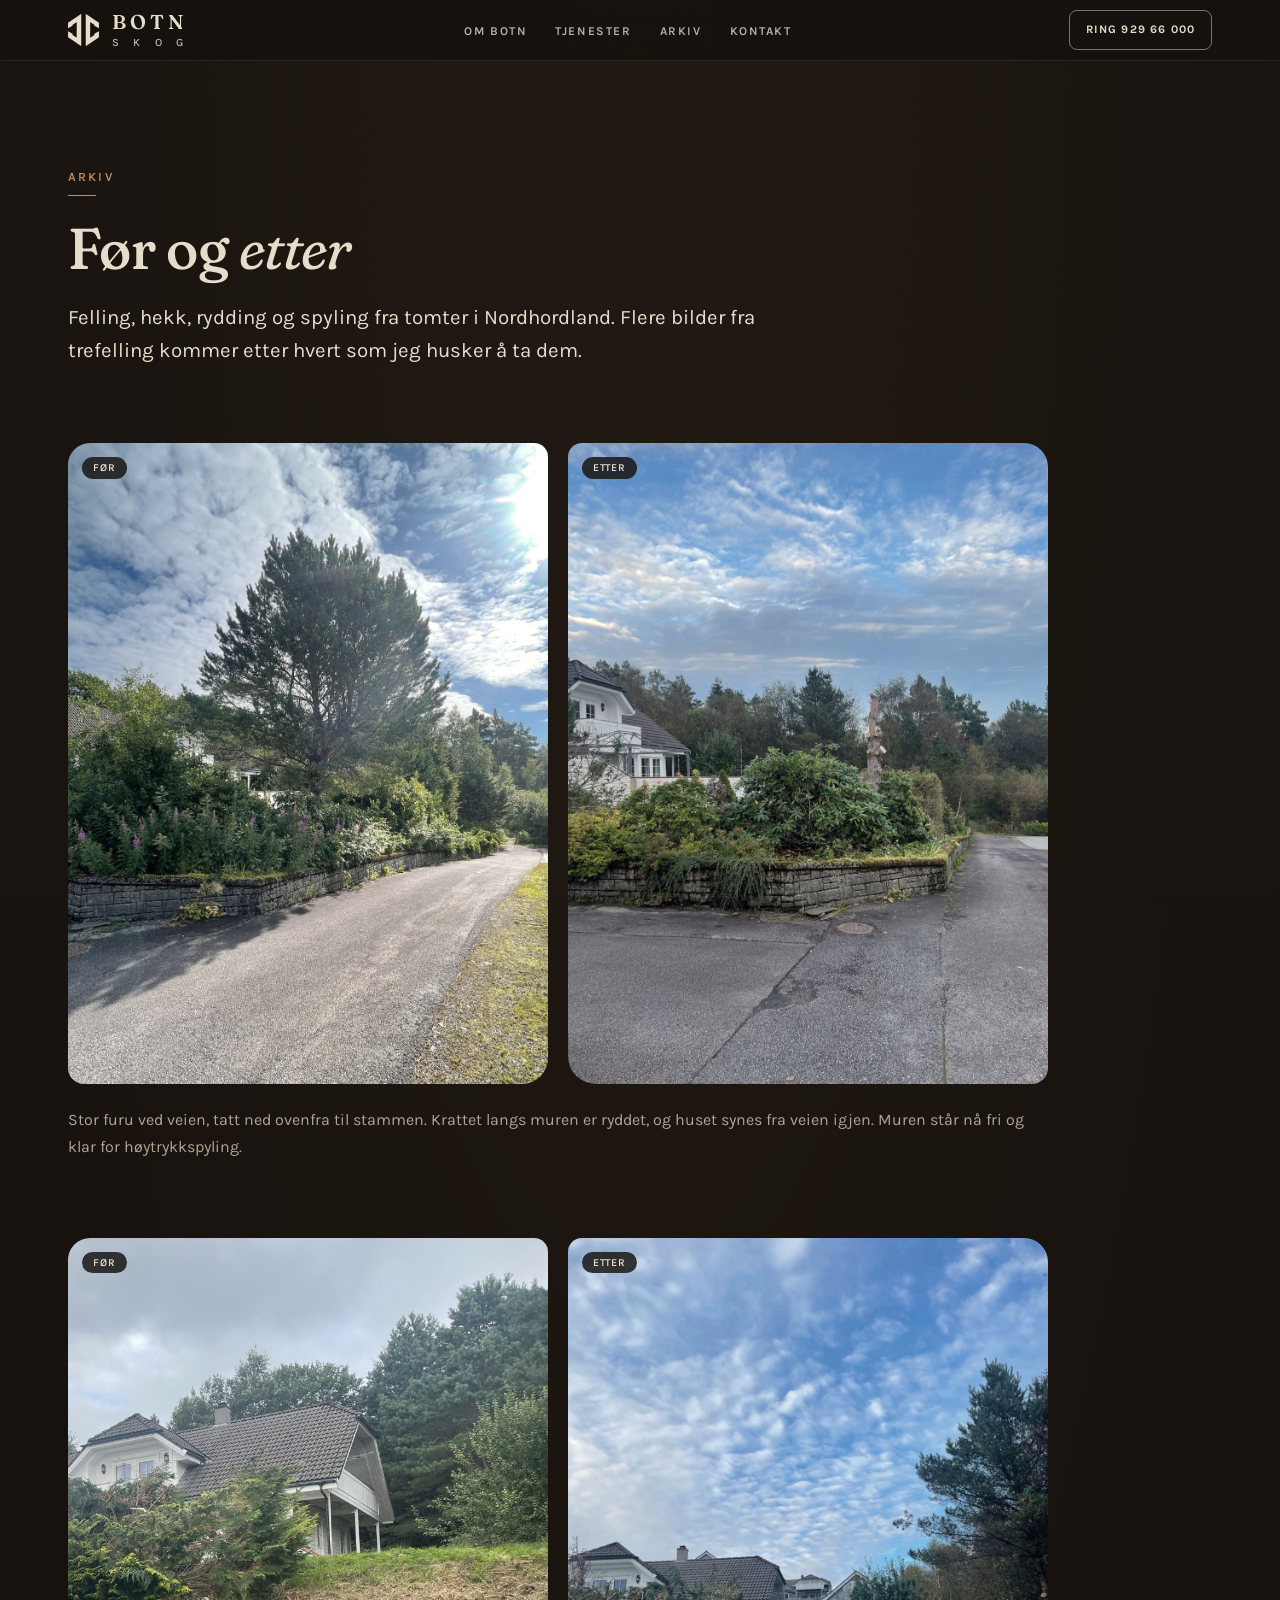
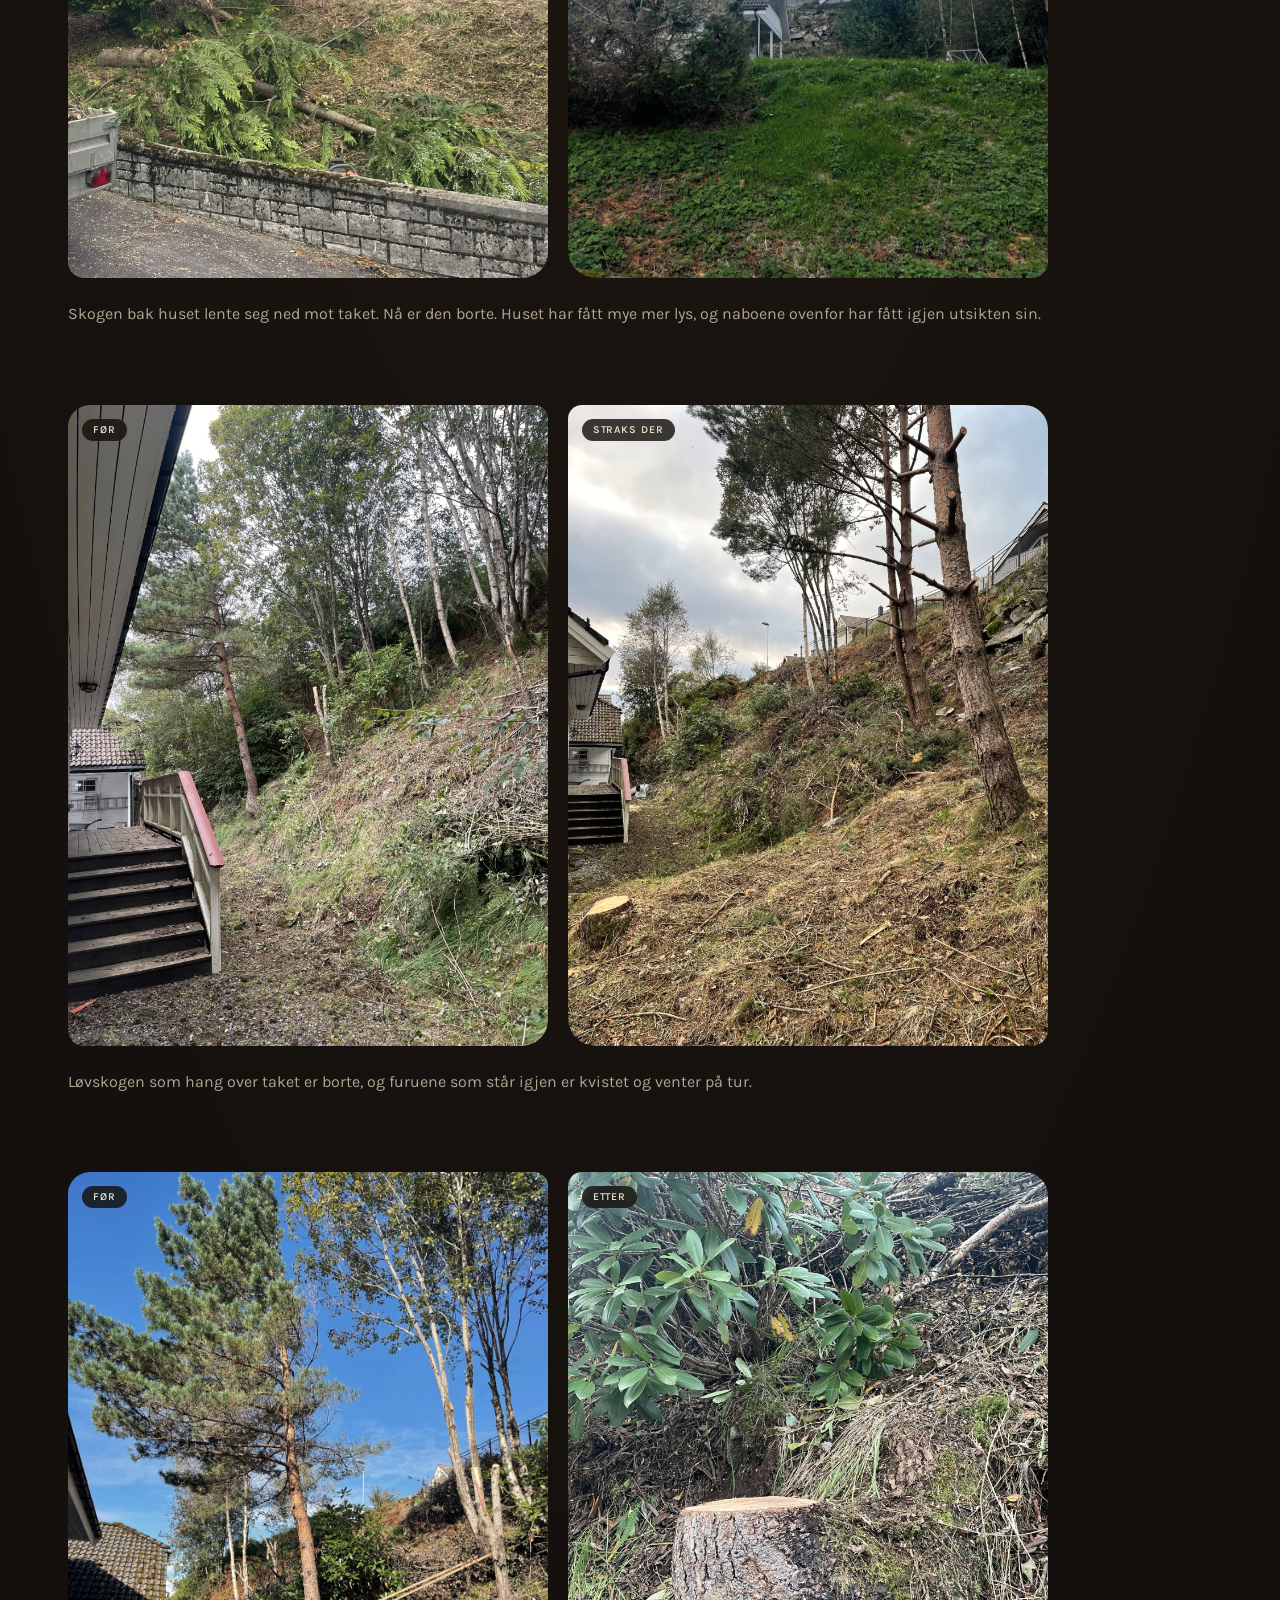
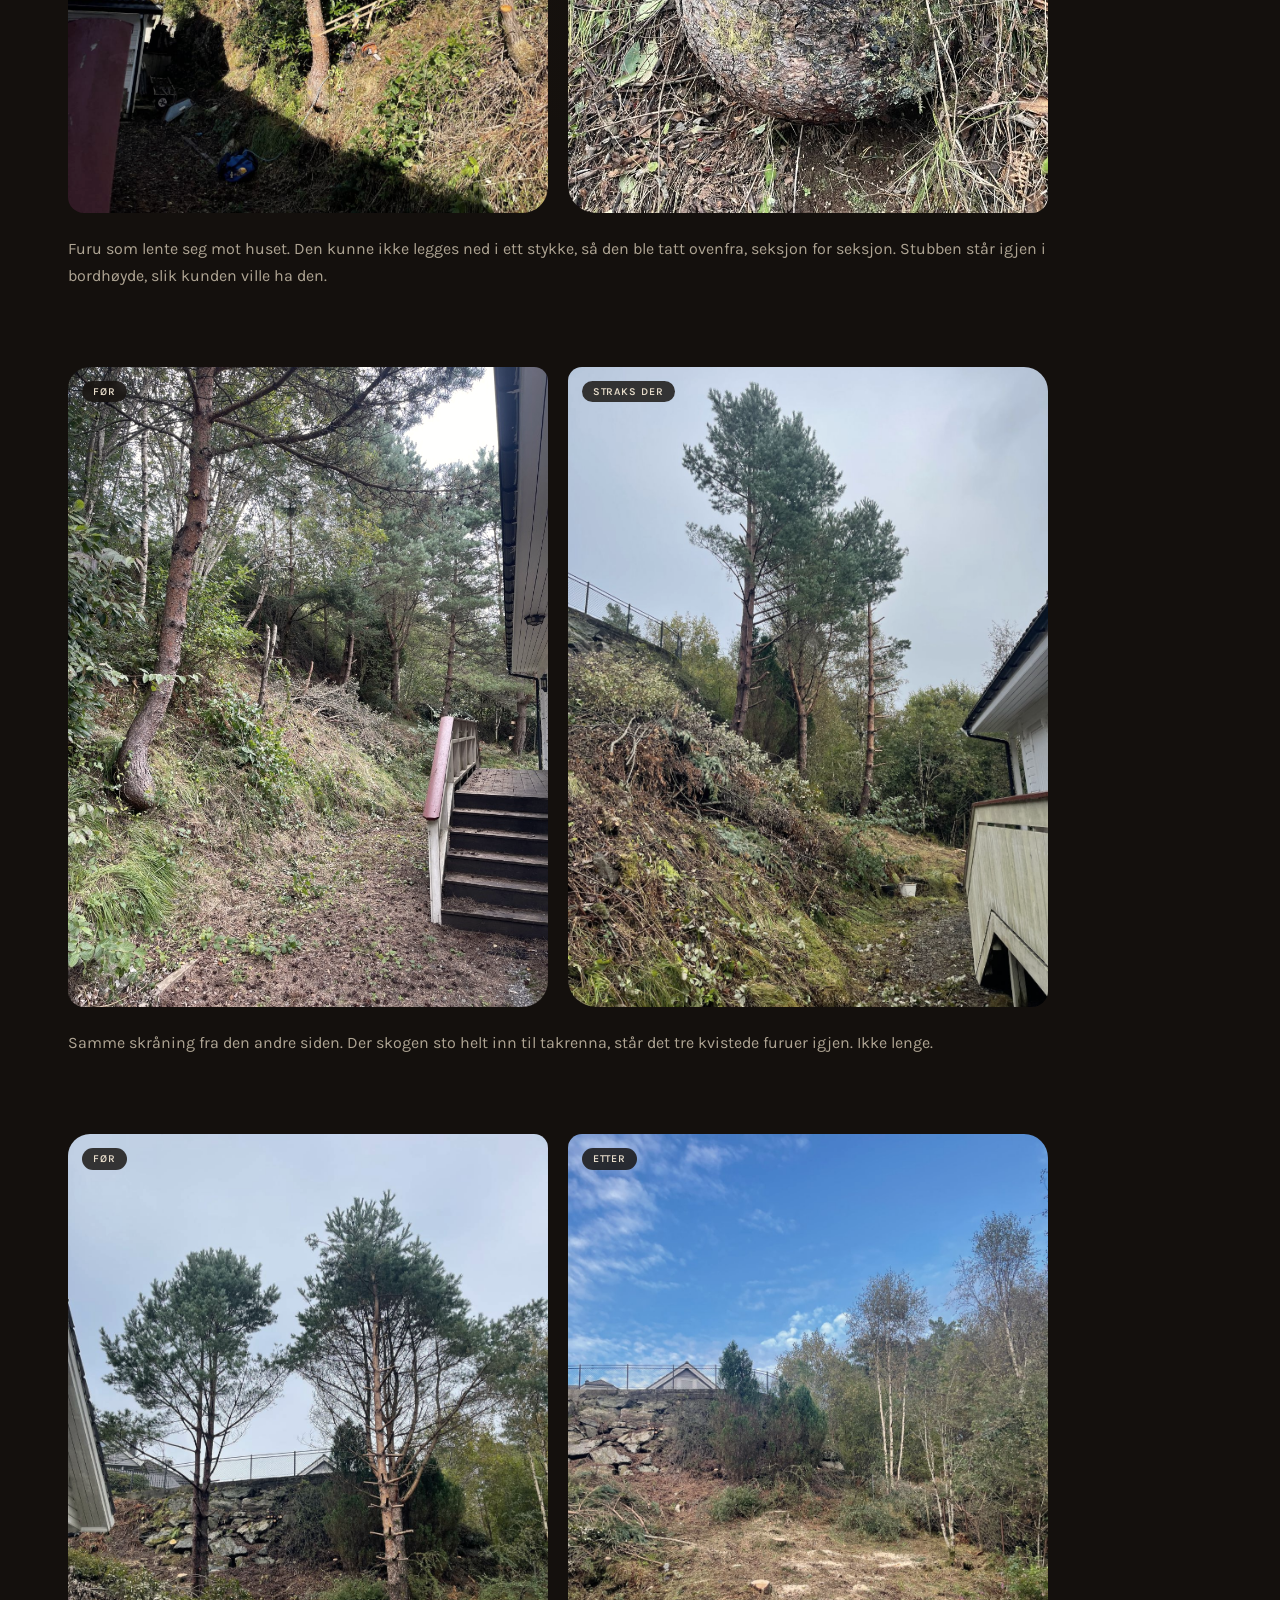
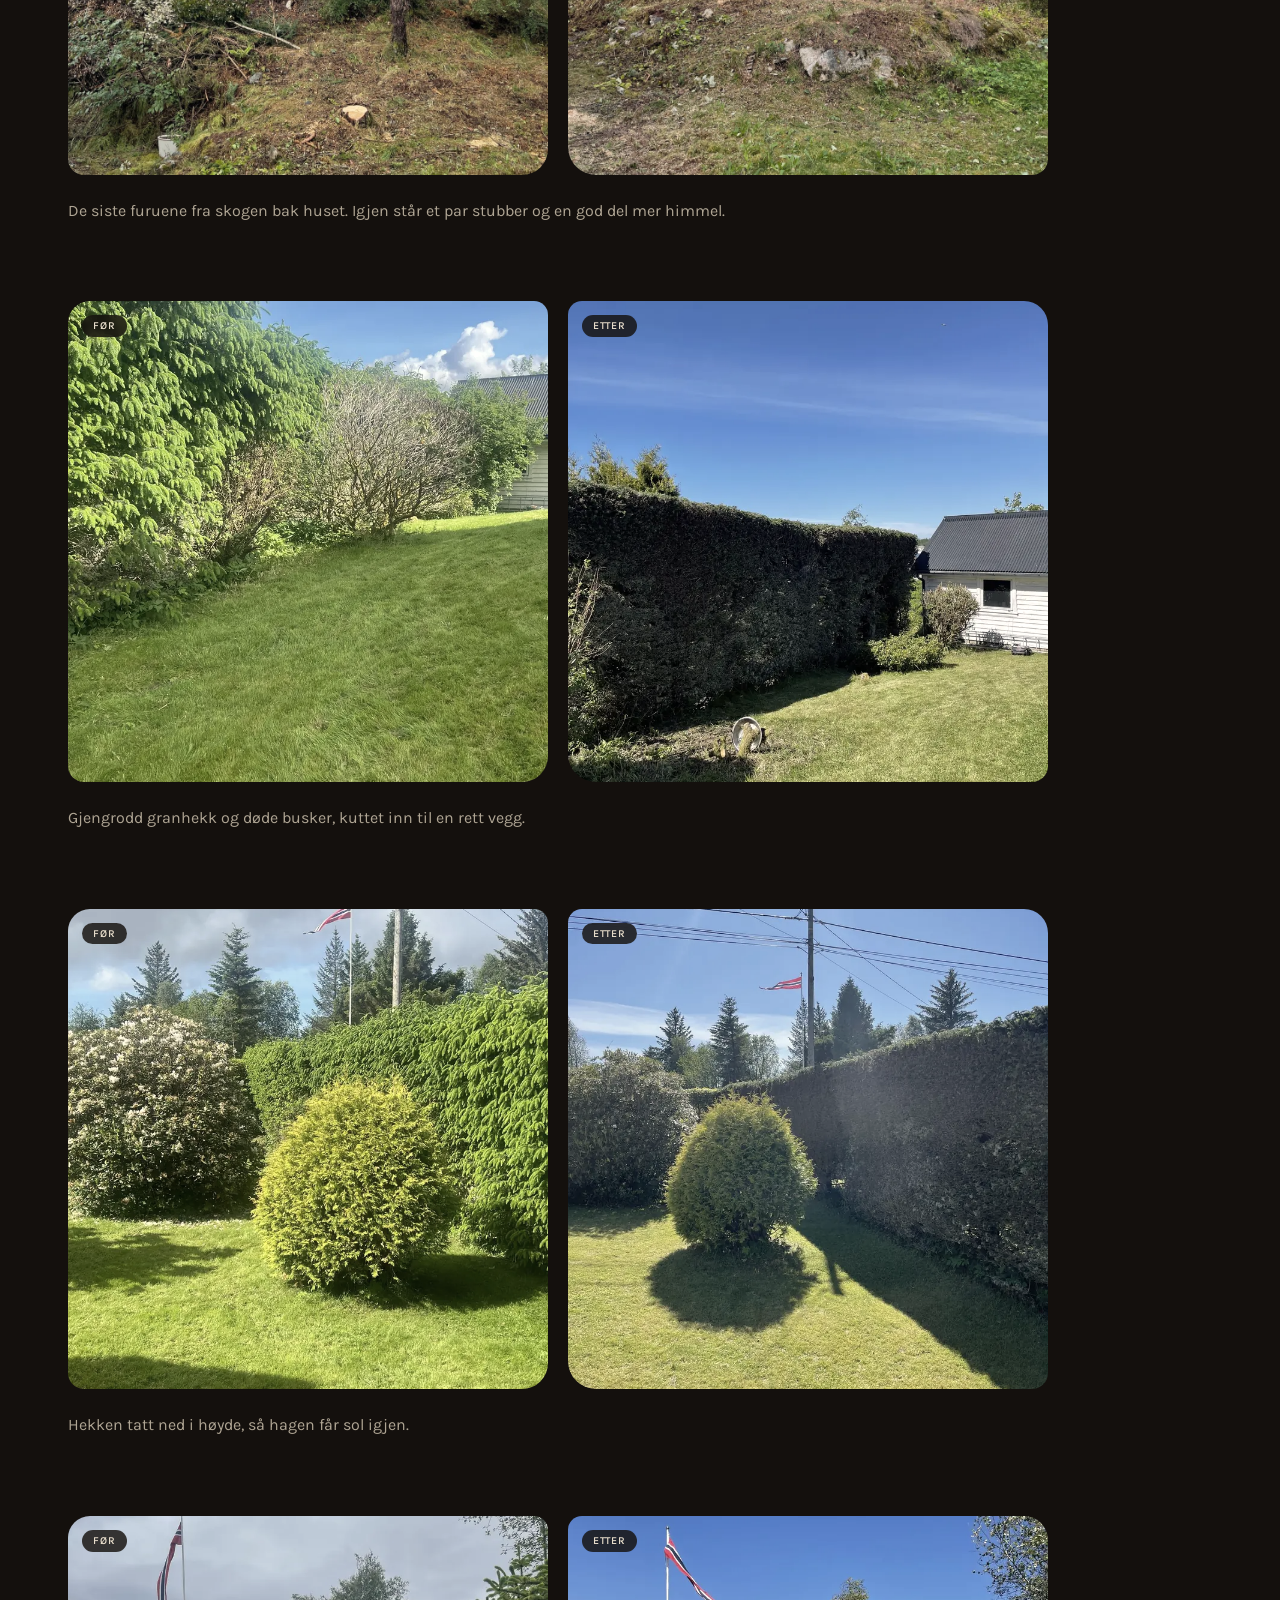
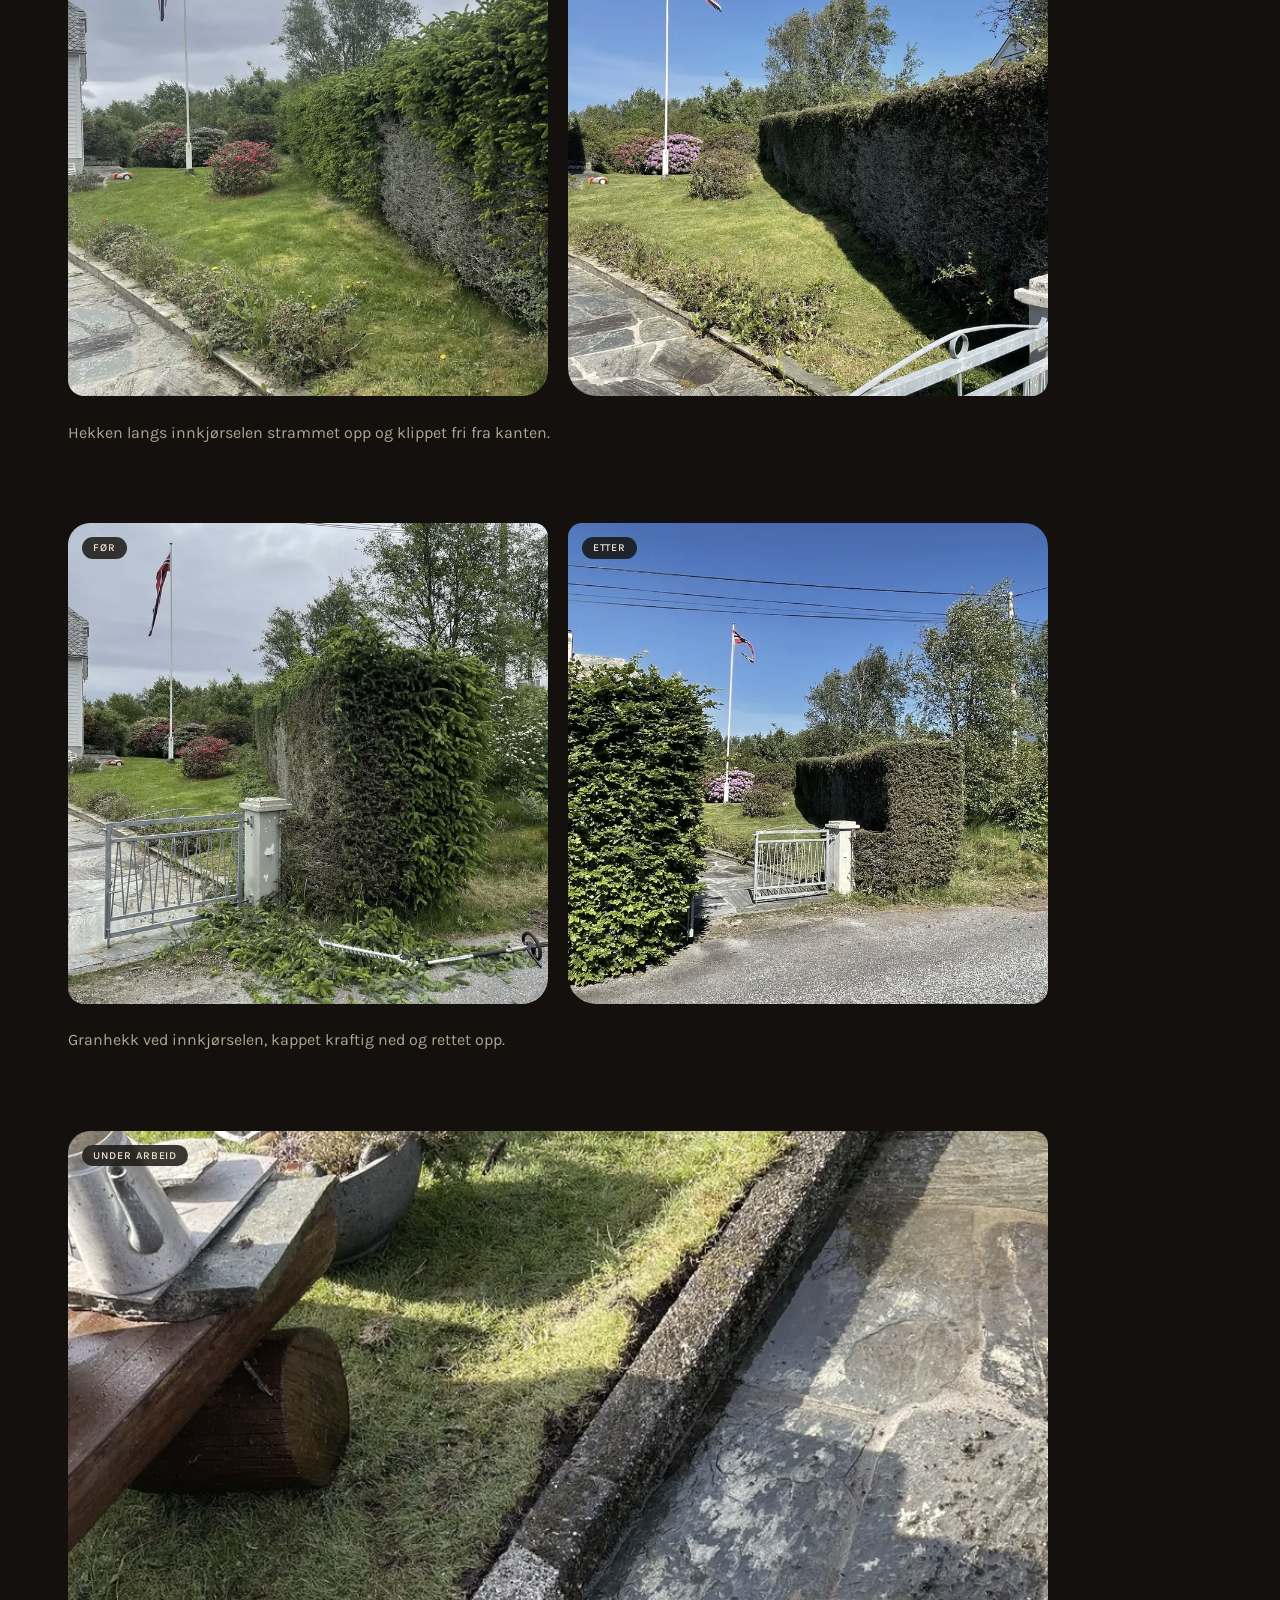
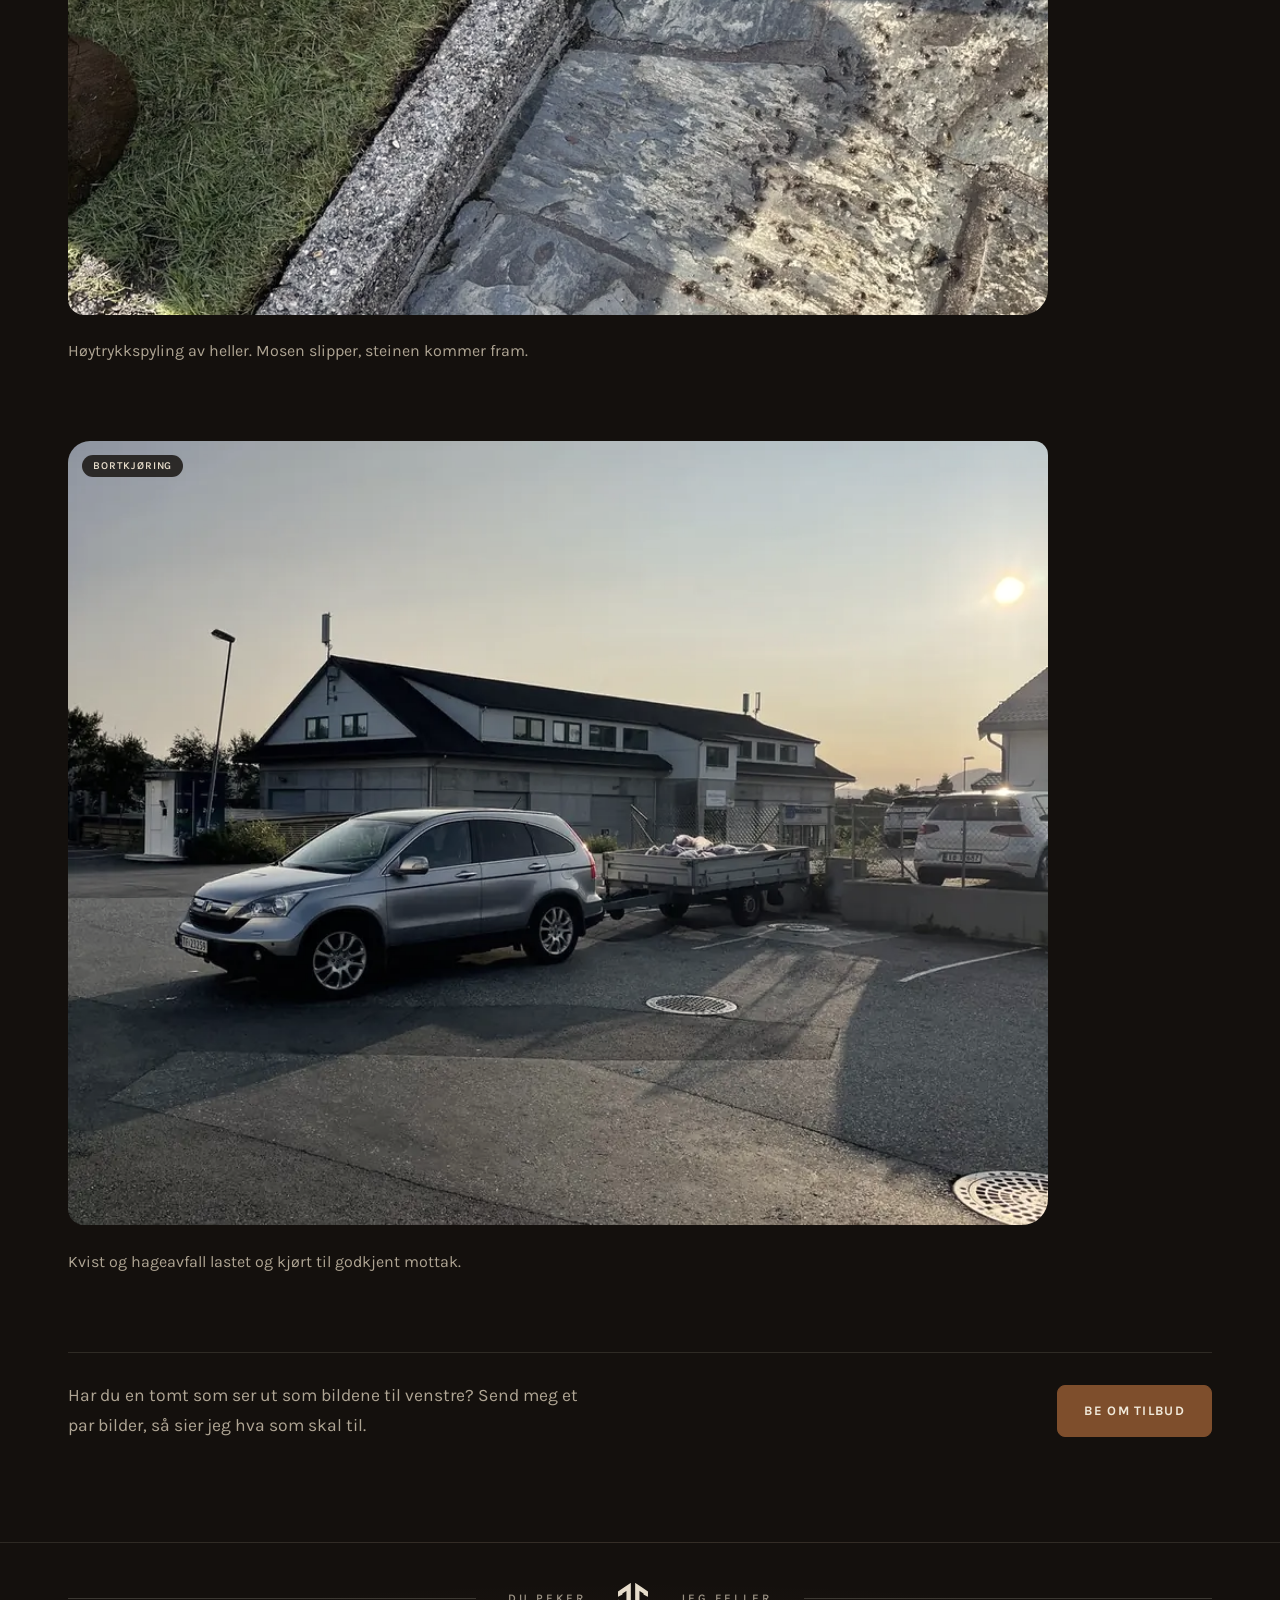
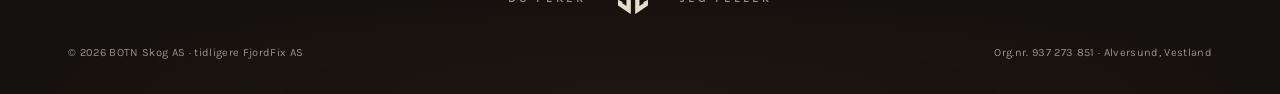
==== commit b968754d: "Prøv nytt navn: BOTN Skog AS Ordmerket viser BOTN over en utsperret SKOG, like bred som BOTN.  Co-Au" ====
--- a/galleri.html
+++ b/galleri.html
@@ -7,8 +7,8 @@
   <link rel="icon" href="favicon.svg" type="image/svg+xml" />
   <link rel="icon" href="favicon-32.png" sizes="32x32" type="image/png" />
   <link rel="apple-touch-icon" href="apple-touch-icon.png" />
-  <title>Arkiv | BOTN Skogservice</title>
-  <meta name="description" content="Før og etter: bilder fra trefelling, hekk, rydding, høytrykkspyling og bortkjøring utført av BOTN Skogservice i Nordhordland." />
+  <title>Arkiv | BOTN Skog</title>
+  <meta name="description" content="Før og etter: bilder fra trefelling, hekk, rydding, høytrykkspyling og bortkjøring utført av BOTN Skog i Nordhordland." />
   <!-- TEST PÅ JOTAX.NO: holdes ute av søkemotorer. Fjern linja under og sett inn canonical når siden flytter til endelig domene -->
   <meta name="robots" content="noindex, nofollow" />
   <link rel="preconnect" href="https://fonts.googleapis.com" />
@@ -28,9 +28,9 @@
 
 <div class="bar solid alltid">
   <nav class="wrap bar-inner" aria-label="Hovedmeny">
-    <a class="brand" href="index.html" aria-label="BOTN Skogservice, til forsiden">
+    <a class="brand" href="index.html" aria-label="BOTN Skog, til forsiden">
       <svg class="m" aria-hidden="true"><use href="#jx-mark" /></svg>
-      <span class="brand-navn"><span class="ordmerke">BOTN</span><span class="brand-under">Skogservice</span></span>
+      <span class="brand-navn"><span class="ordmerke">BOTN</span><span class="brand-under">Skog</span></span>
     </a>
     <ul class="bar-links" id="meny">
       <li><a href="index.html#om">Om BOTN</a></li>
@@ -196,7 +196,7 @@
       <span class="foot-line"></span>
     </div>
     <div class="foot-meta">
-      <span>© <span id="aar">2026</span> BOTN Skogservice AS · tidligere FjordFix AS</span>
+      <span>© <span id="aar">2026</span> BOTN Skog AS · tidligere FjordFix AS</span>
       <span>Org.nr. 937 273 851 · Alversund, Vestland</span>
     </div>
   </div>
--- a/styles.css
+++ b/styles.css
@@ -72,7 +72,8 @@
   .brand .m{width:31px;height:32px;fill:currentColor;flex:none}
   .brand-navn{display:grid;gap:5px}
   .ordmerke{font-family:var(--display);font-weight:600;font-size:20px;line-height:1;letter-spacing:.2em;text-transform:uppercase}
-  .brand-under{font:500 10.5px/1 var(--body);letter-spacing:.25em;text-transform:uppercase;color:rgba(230,220,202,.82)}
+  /* SKOG sperres ut så ordet står like bredt som BOTN over; negativ marg tar bort sperringen etter siste bokstav */
+  .brand-under{font:500 11px/1 var(--body);letter-spacing:1.31em;margin-right:-1.31em;text-transform:uppercase;color:rgba(230,220,202,.82)}
   .bar-links{display:flex;align-items:center;gap:clamp(18px,2.2vw,32px);margin:0;padding:0;list-style:none}
   .bar-links a{font:600 12px/1 var(--body);letter-spacing:.13em;text-transform:uppercase;text-decoration:none;color:rgba(230,220,202,.8);padding-block:8px;transition:color .2s ease}
   .bar-links a:hover{color:var(--bein)}
@@ -385,7 +386,6 @@
   @media (max-width:640px){
     body{font-size:16px}
     .bar-call{padding:0 12px}
-    .brand-under{font-size:9px;letter-spacing:.16em}   /* samme bredde som BOTN over, så ring-knappen og menyknappen får plass */
     /* toppbildet og remsen under fyller hele skjermen på telefon, også bak nettleserens flytende verktøylinje,
        så den lyse seksjonen ikke stikker fram før man har rullet */
     .hero{min-height:calc(100vh - 12px);min-height:calc(100lvh - 12px)}
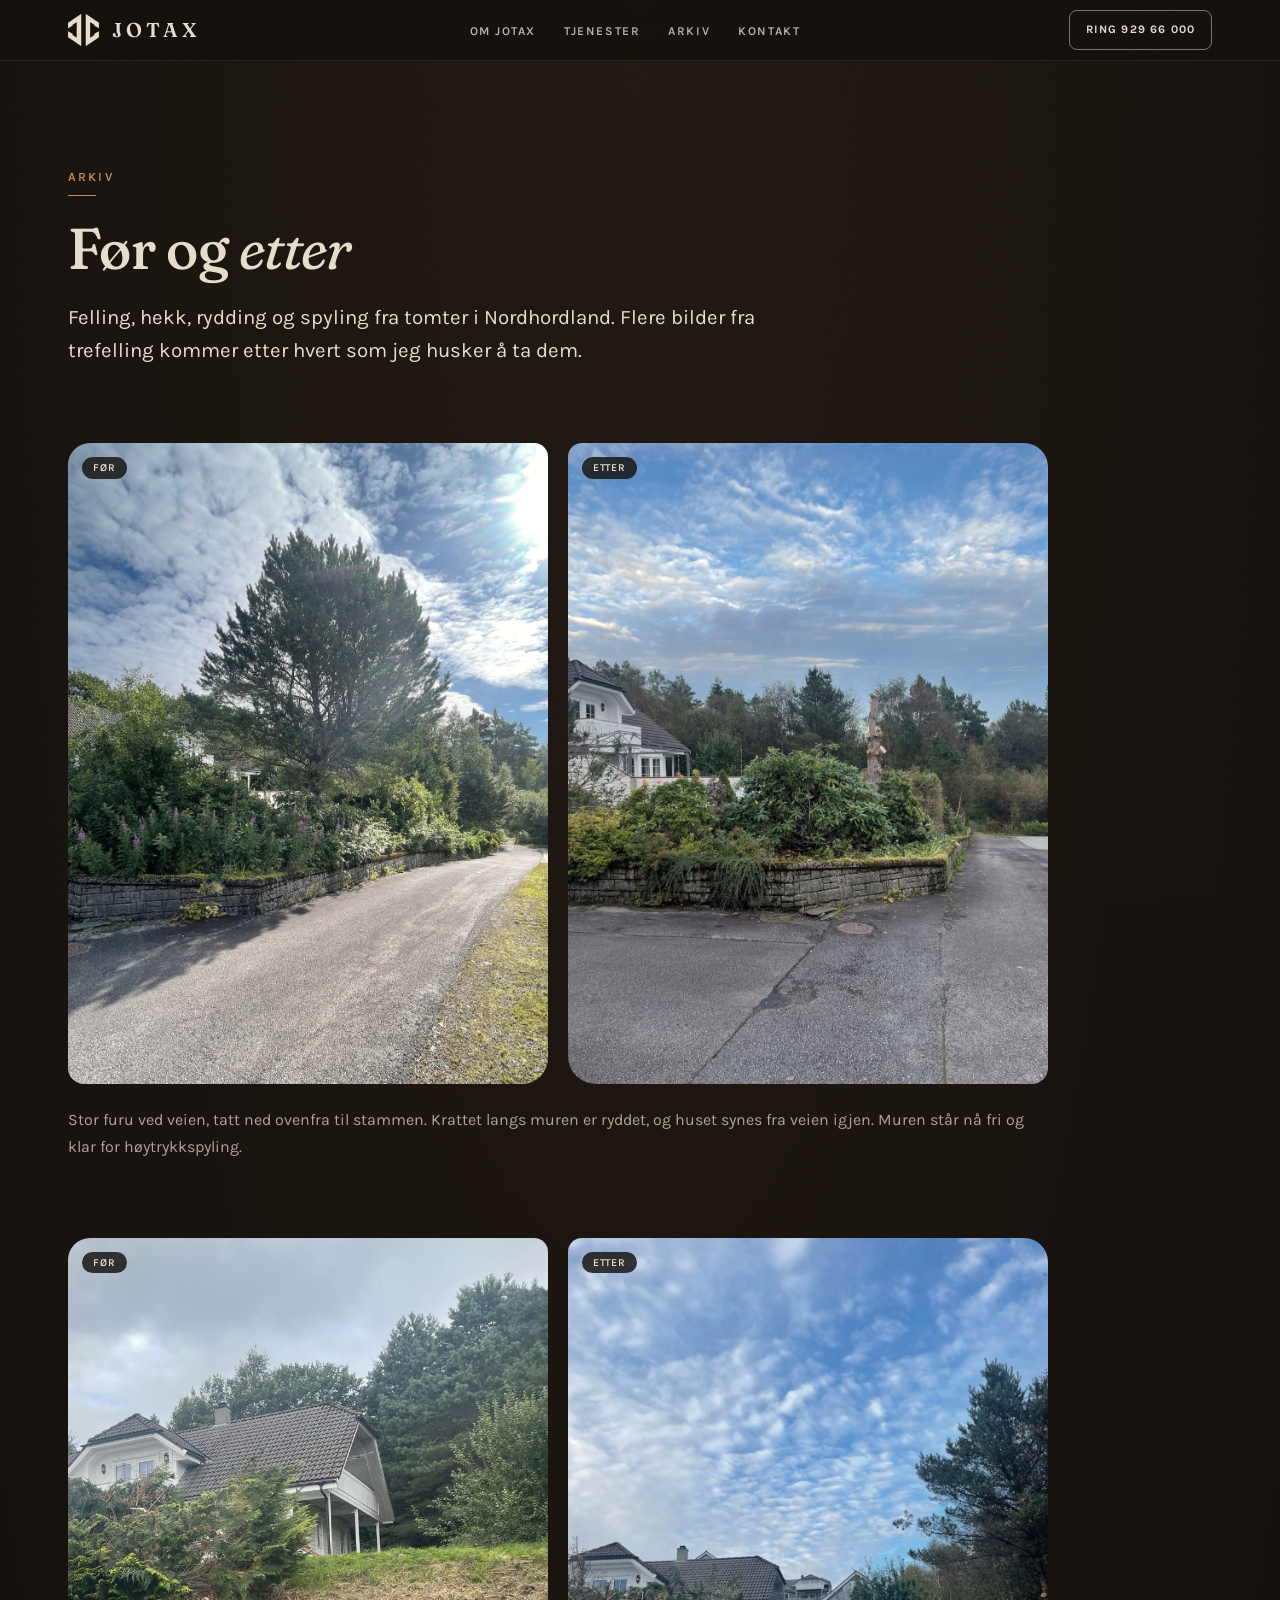
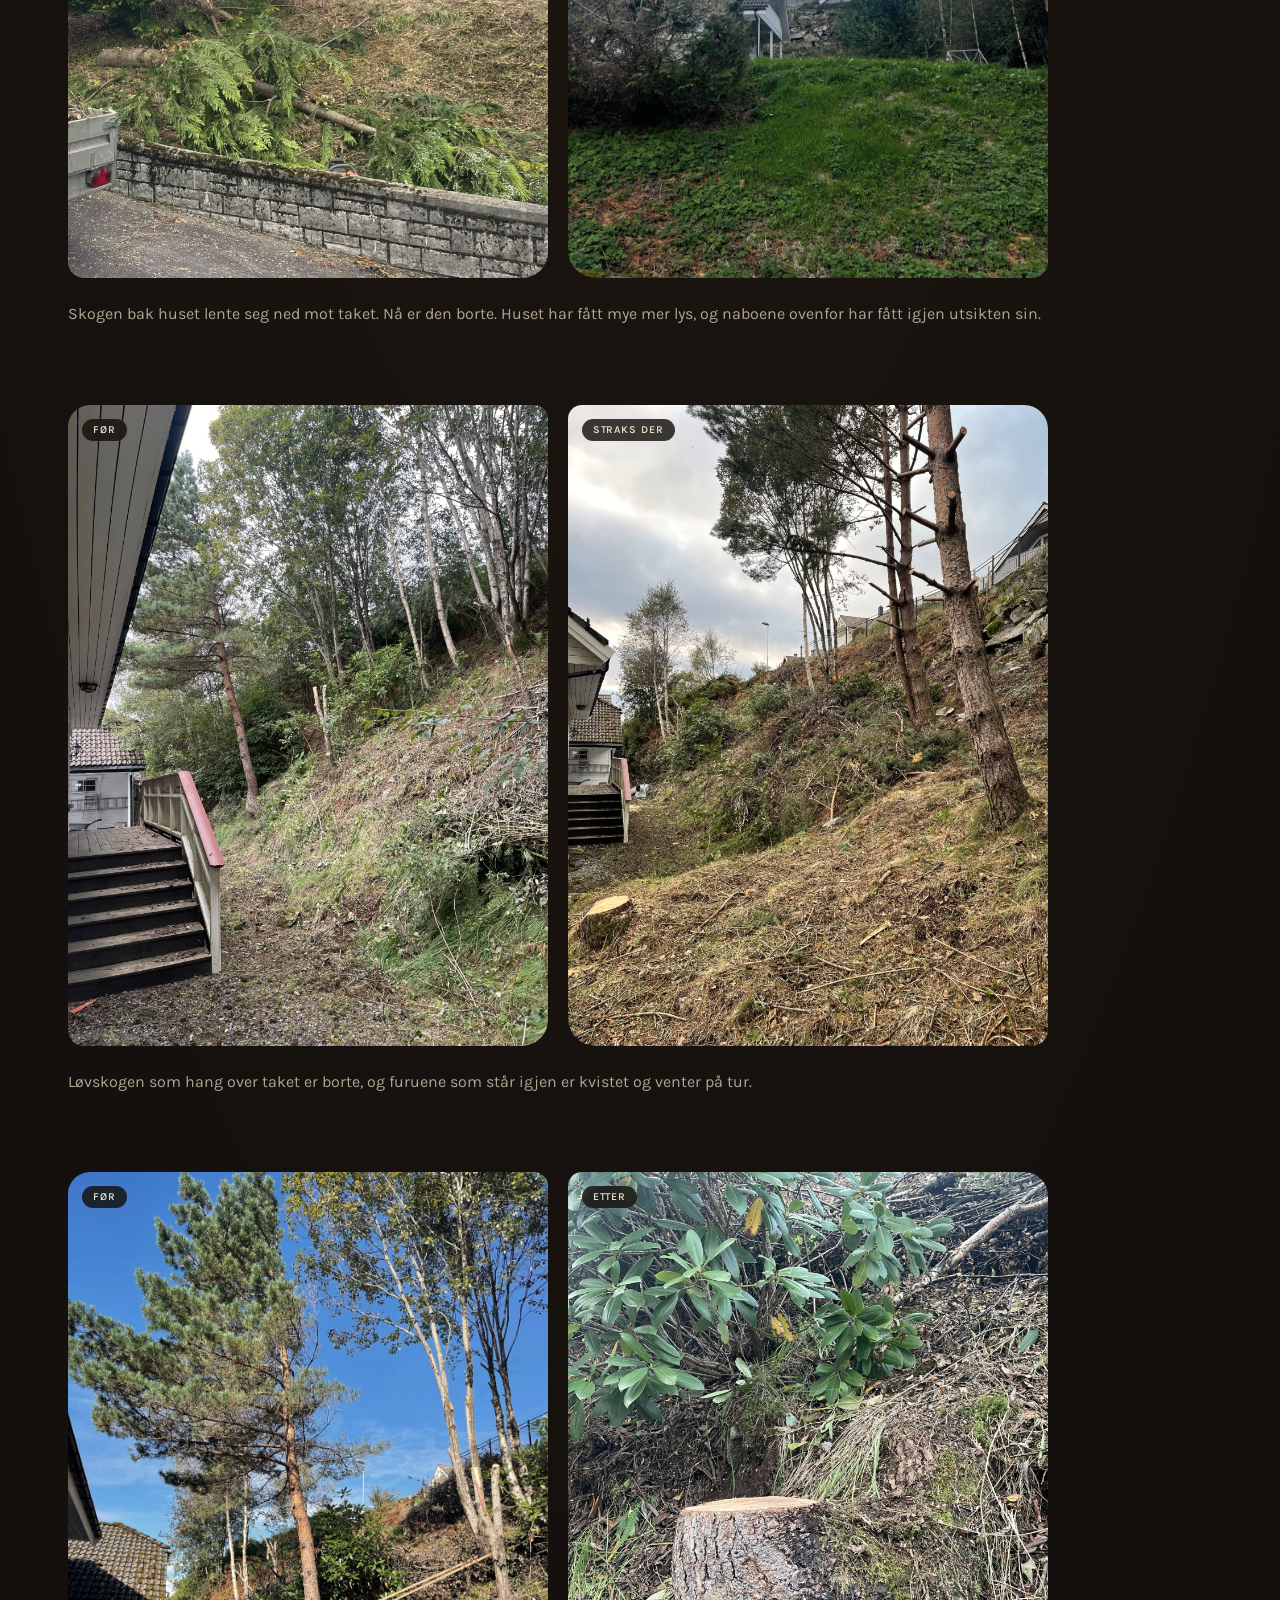
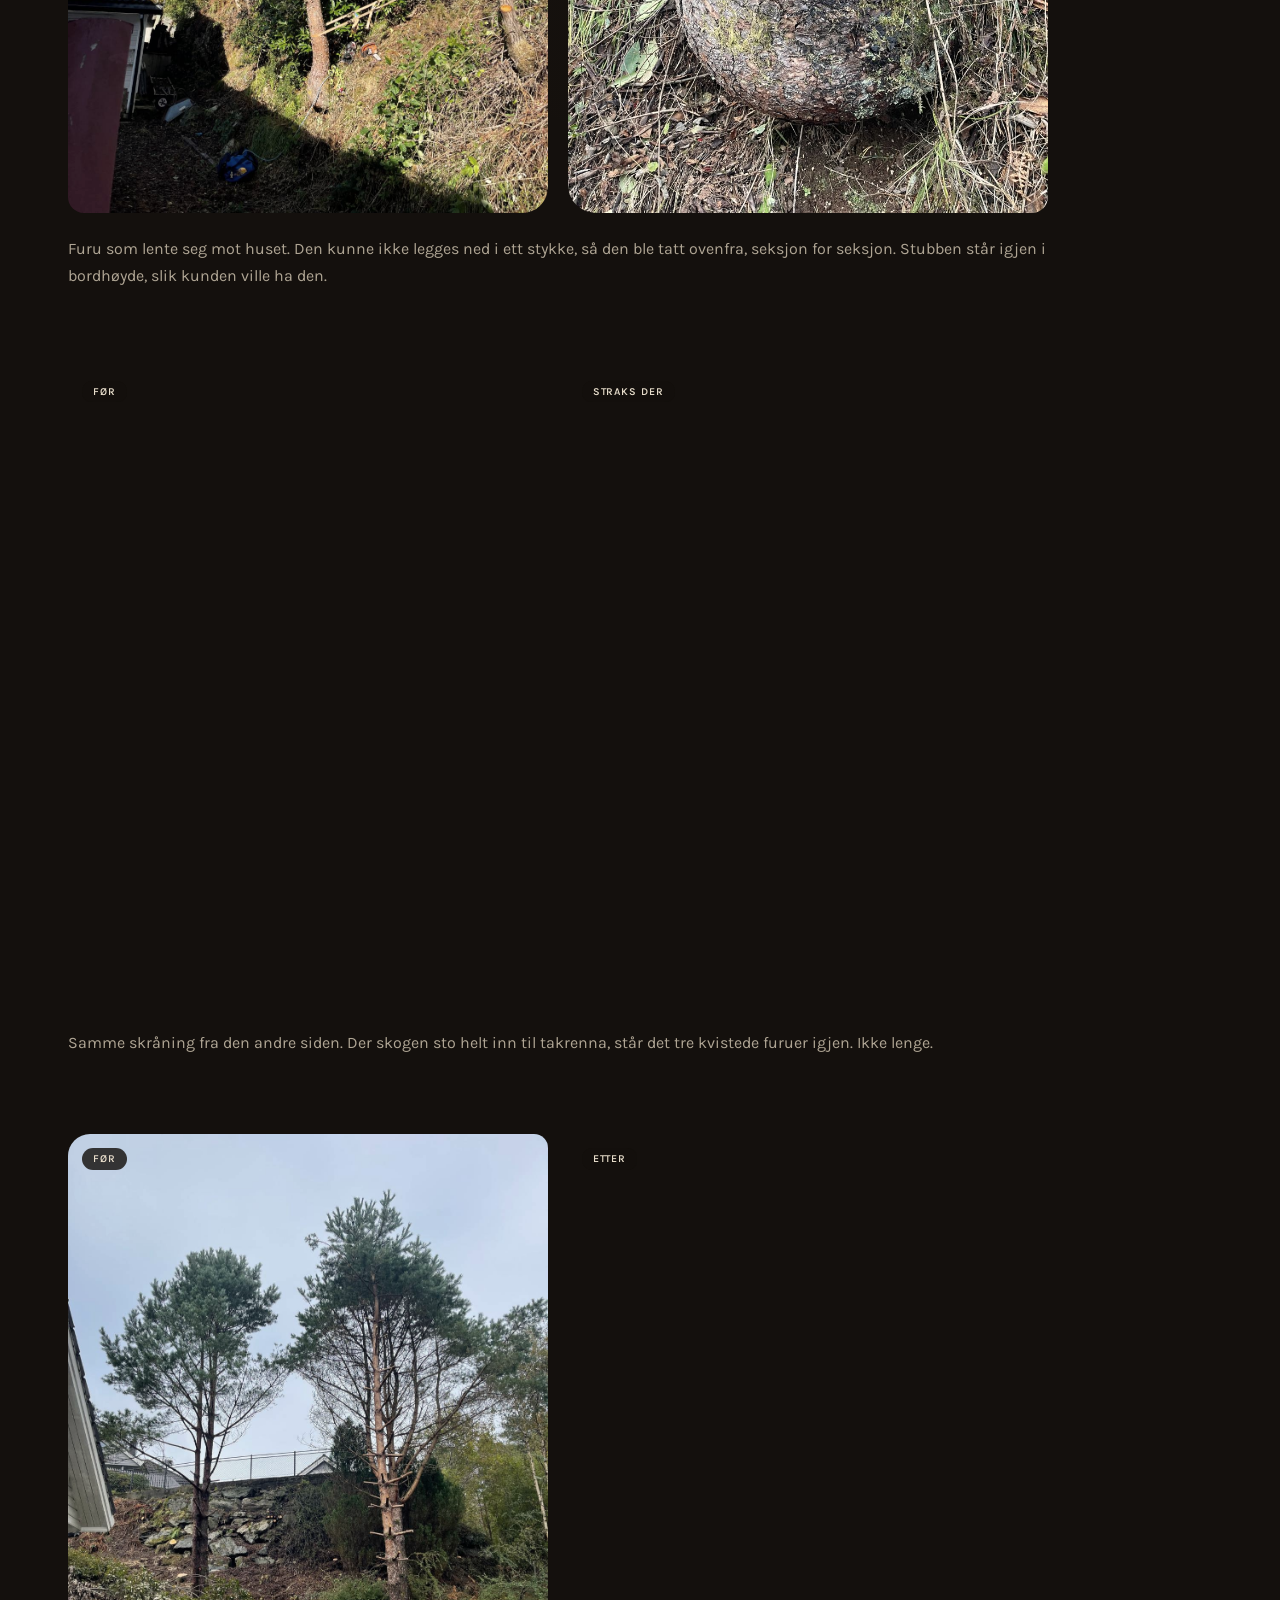
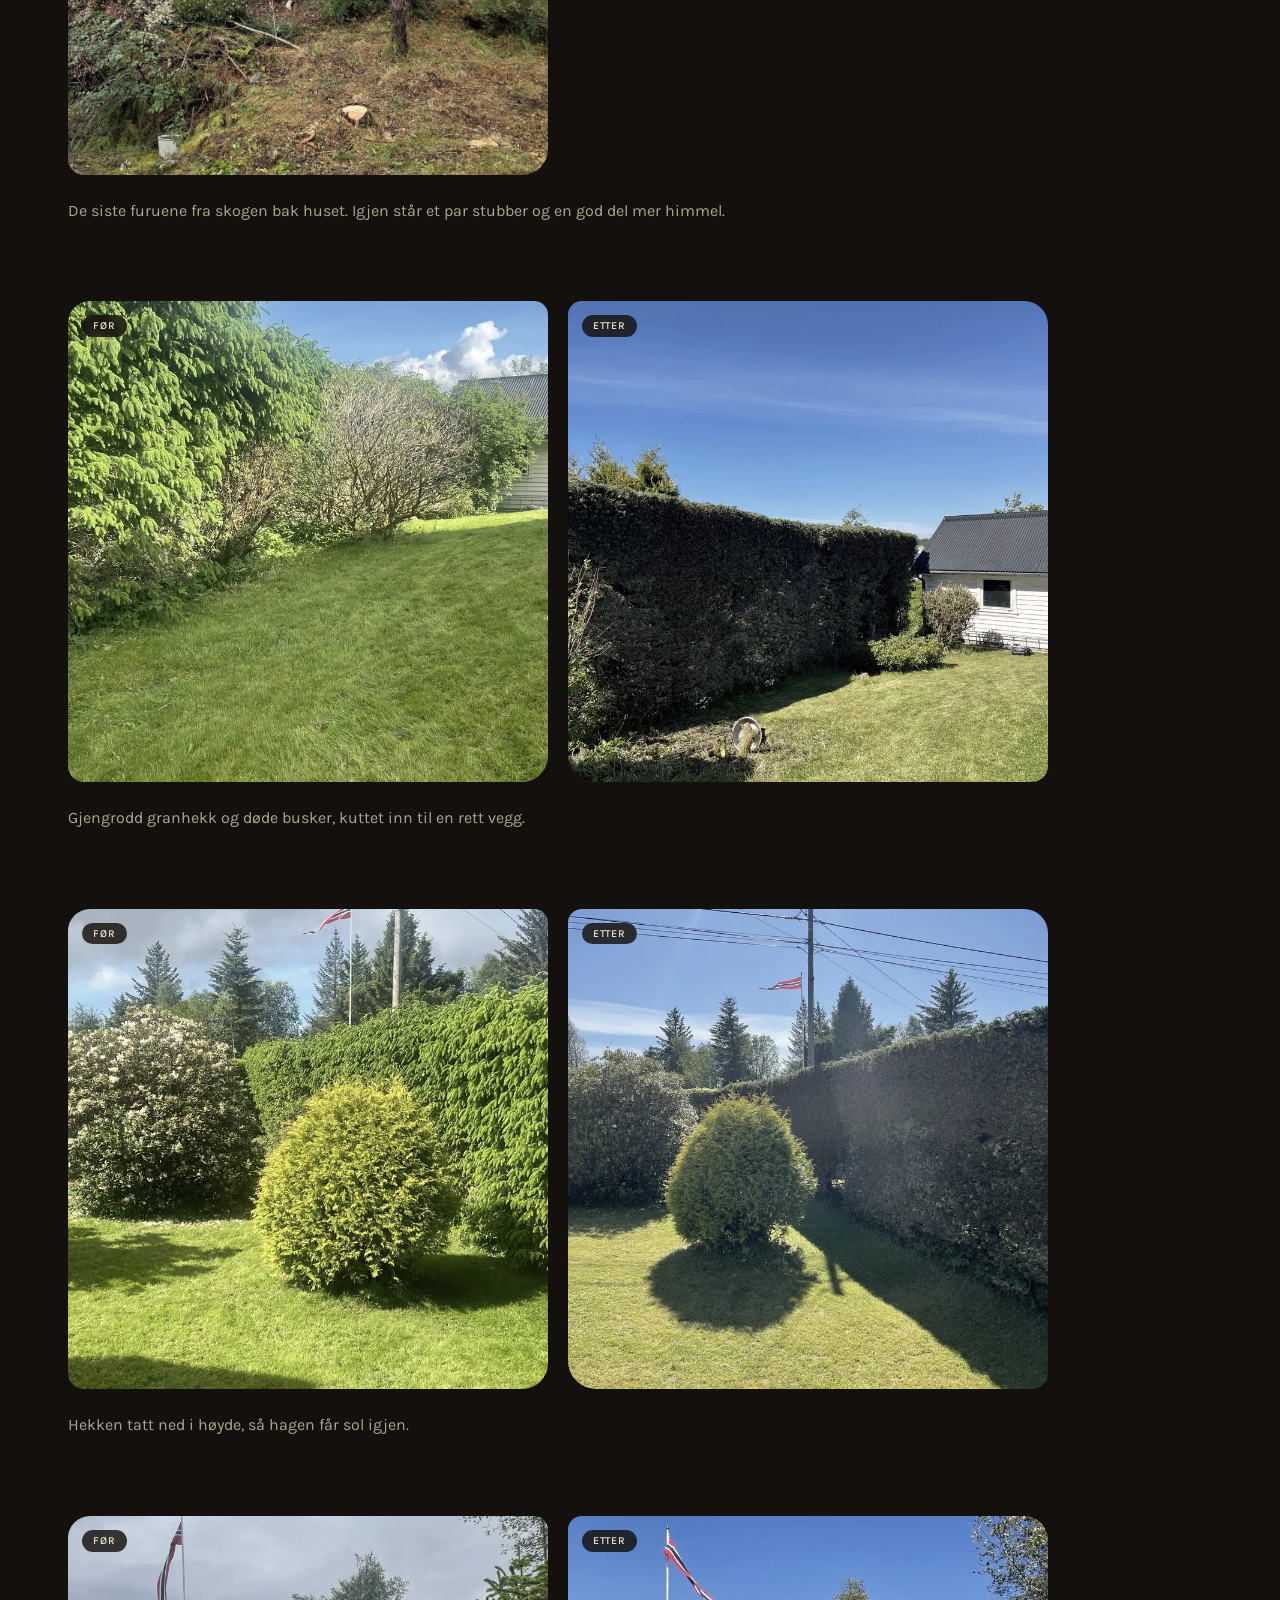
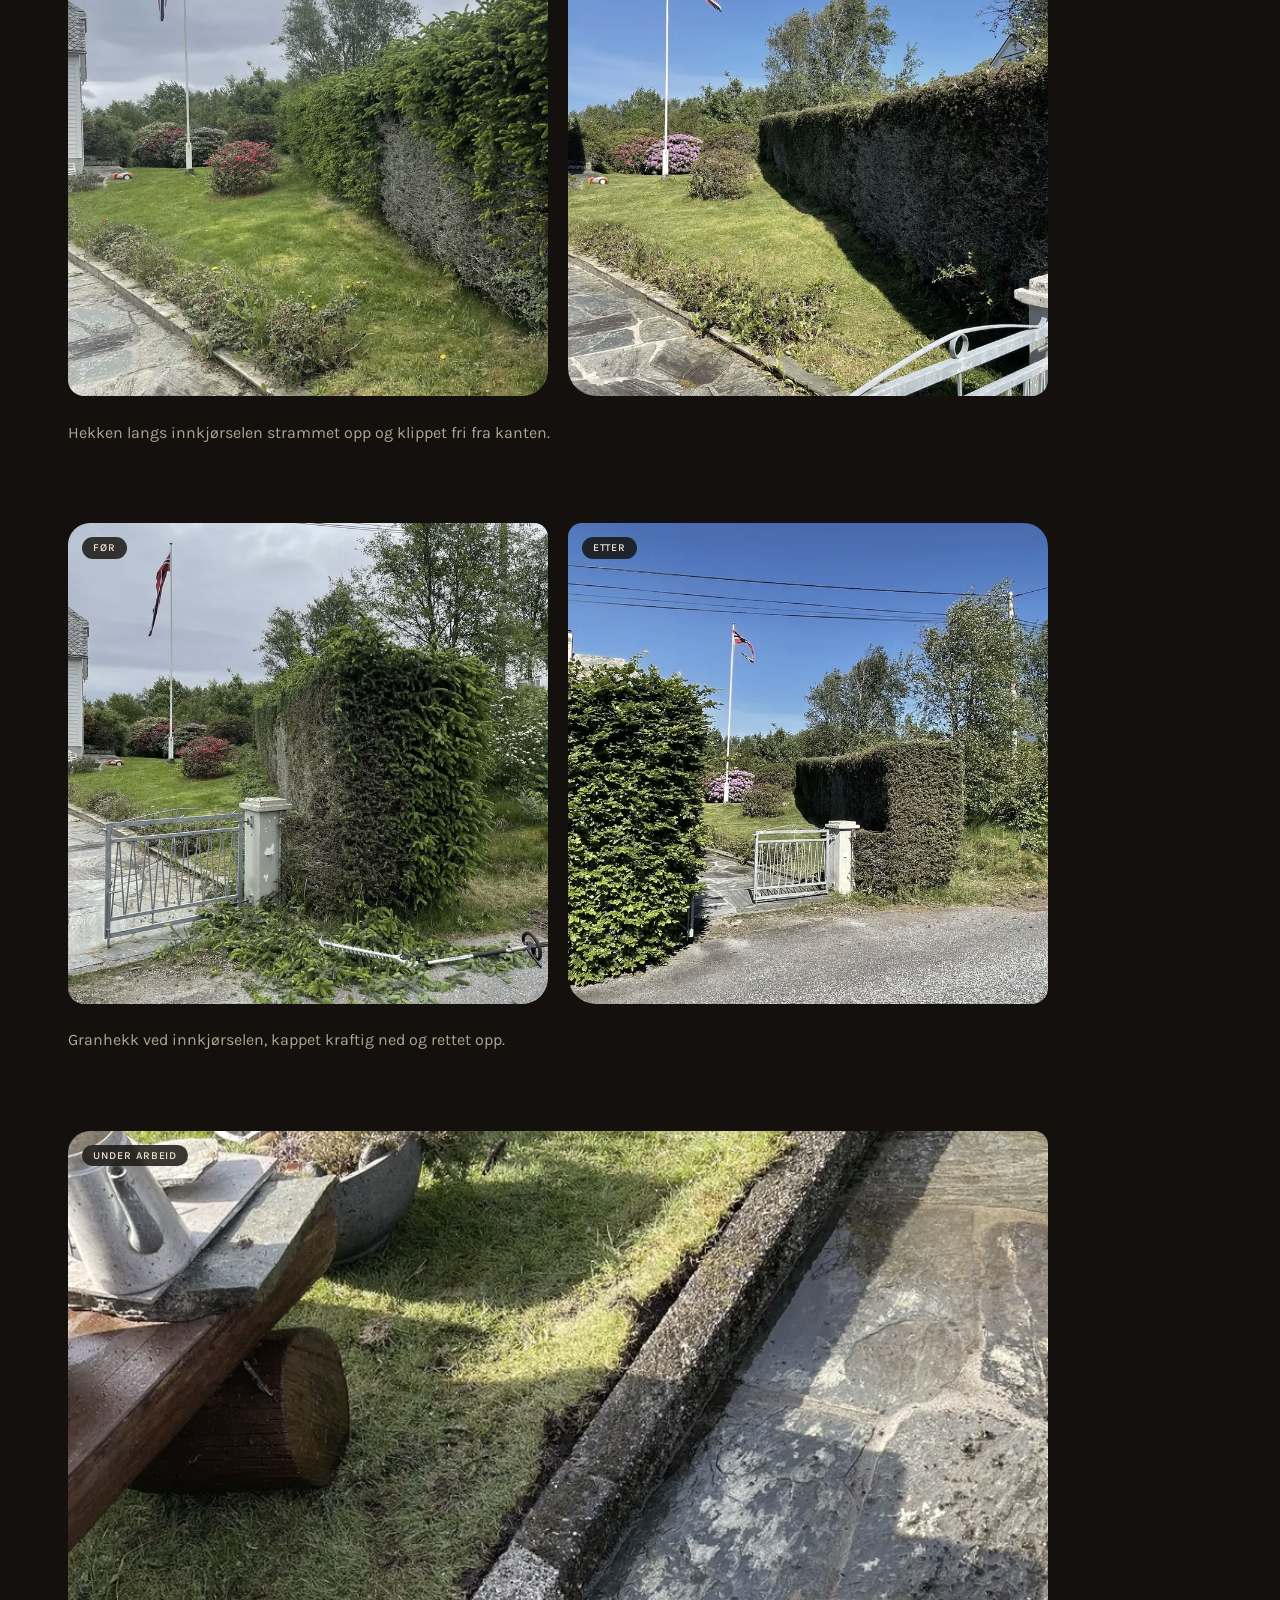
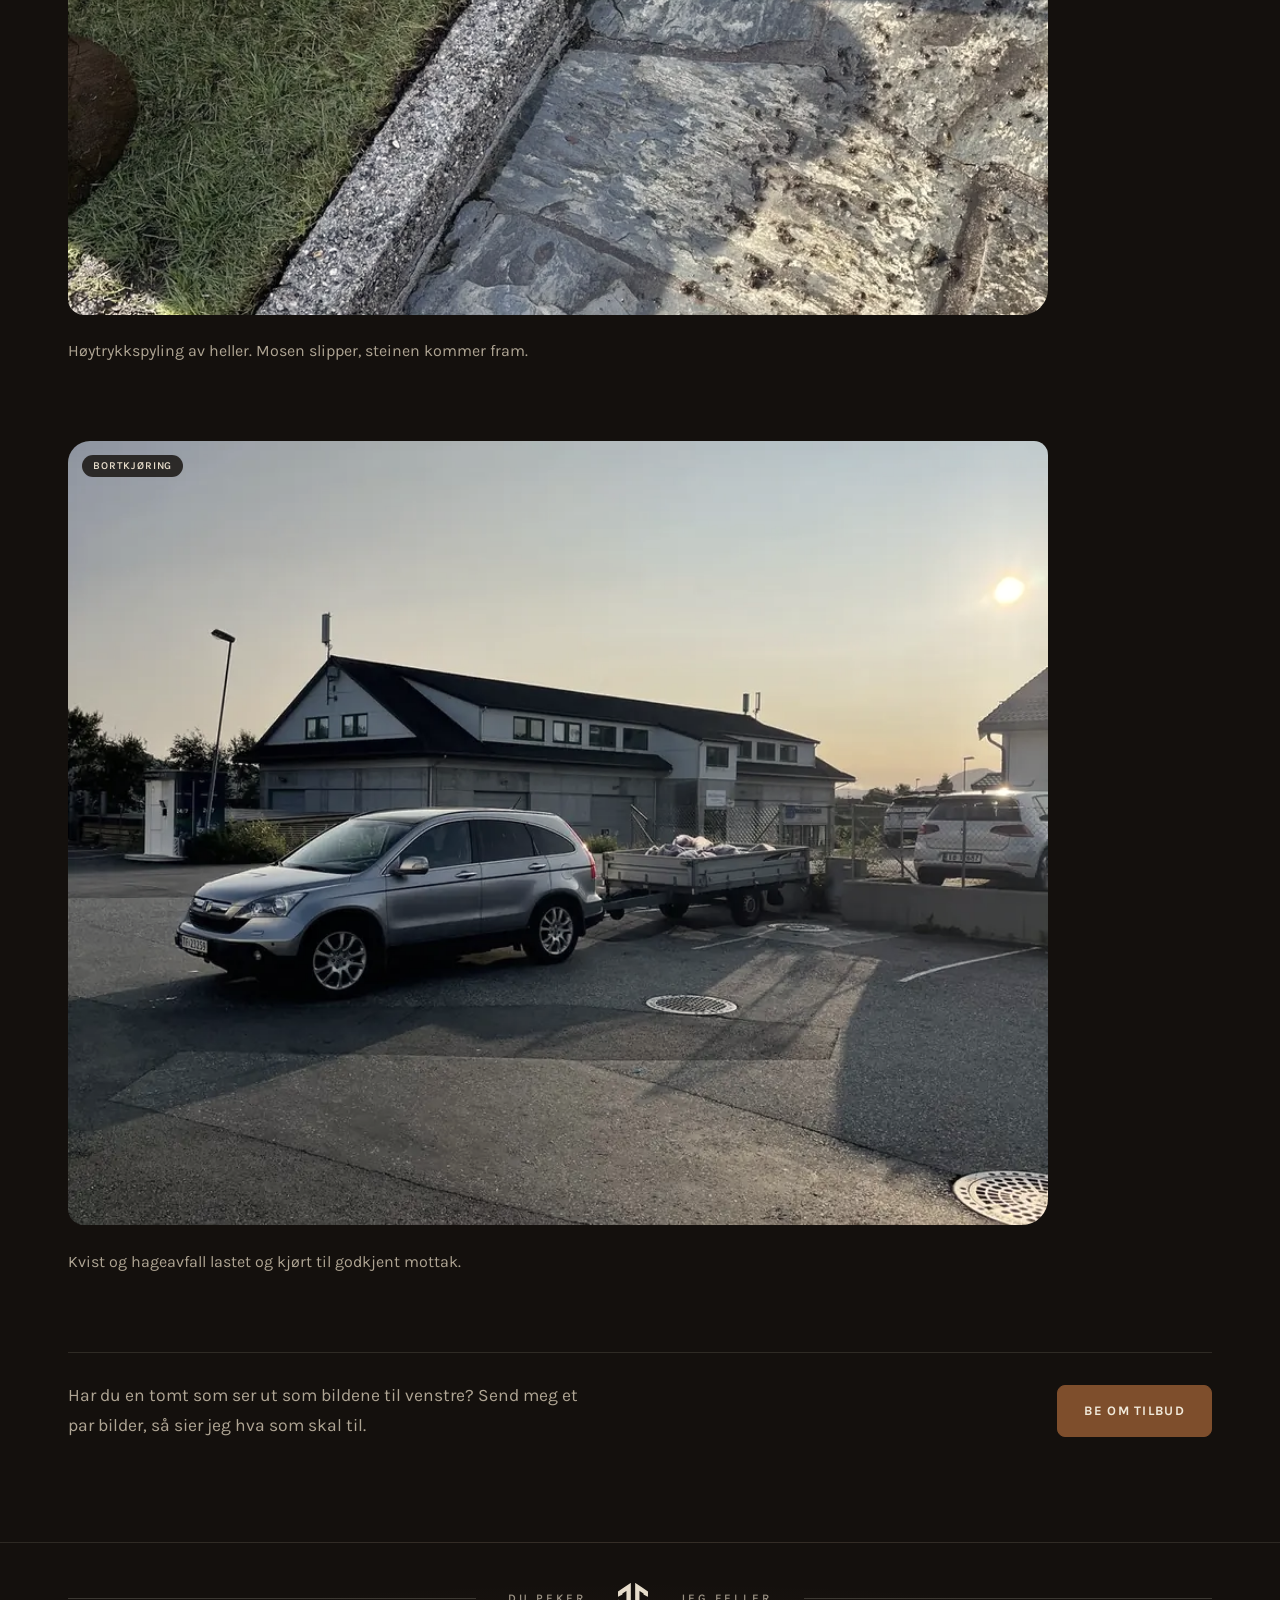
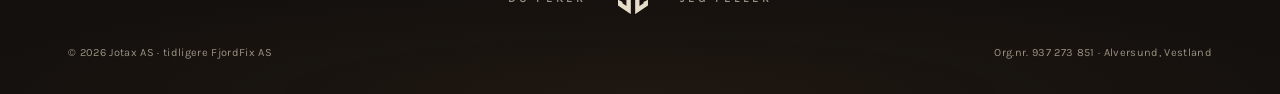
==== commit 8cbd2fd9: "Bytt navn fra BOTN Skog til Jotax AS Ordmerket i toppmenyen viser nå merket med JOTAX, uten undertek" ====
--- a/galleri.html
+++ b/galleri.html
@@ -7,8 +7,8 @@
   <link rel="icon" href="favicon.svg" type="image/svg+xml" />
   <link rel="icon" href="favicon-32.png" sizes="32x32" type="image/png" />
   <link rel="apple-touch-icon" href="apple-touch-icon.png" />
-  <title>Arkiv | BOTN Skog</title>
-  <meta name="description" content="Før og etter: bilder fra trefelling, hekk, rydding, høytrykkspyling og bortkjøring utført av BOTN Skog i Nordhordland." />
+  <title>Arkiv | Jotax</title>
+  <meta name="description" content="Før og etter: bilder fra trefelling, hekk, rydding, høytrykkspyling og bortkjøring utført av Jotax i Nordhordland." />
   <!-- TEST PÅ JOTAX.NO: holdes ute av søkemotorer. Fjern linja under og sett inn canonical når siden flytter til endelig domene -->
   <meta name="robots" content="noindex, nofollow" />
   <link rel="preconnect" href="https://fonts.googleapis.com" />
@@ -28,12 +28,12 @@
 
 <div class="bar solid alltid">
   <nav class="wrap bar-inner" aria-label="Hovedmeny">
-    <a class="brand" href="index.html" aria-label="BOTN Skog, til forsiden">
+    <a class="brand" href="index.html" aria-label="Jotax, til forsiden">
       <svg class="m" aria-hidden="true"><use href="#jx-mark" /></svg>
-      <span class="brand-navn"><span class="ordmerke">BOTN</span><span class="brand-under">Skog</span></span>
+      <span class="brand-navn"><span class="ordmerke">Jotax</span></span>
     </a>
     <ul class="bar-links" id="meny">
-      <li><a href="index.html#om">Om BOTN</a></li>
+      <li><a href="index.html#om">Om Jotax</a></li>
       <li><a href="index.html#tjenester">Tjenester</a></li>
       <li><a href="galleri.html" aria-current="page">Arkiv</a></li>
       <li><a href="index.html#kontakt">Kontakt</a></li>
@@ -196,7 +196,7 @@
       <span class="foot-line"></span>
     </div>
     <div class="foot-meta">
-      <span>© <span id="aar">2026</span> BOTN Skog AS · tidligere FjordFix AS</span>
+      <span>© <span id="aar">2026</span> Jotax AS · tidligere FjordFix AS</span>
       <span>Org.nr. 937 273 851 · Alversund, Vestland</span>
     </div>
   </div>
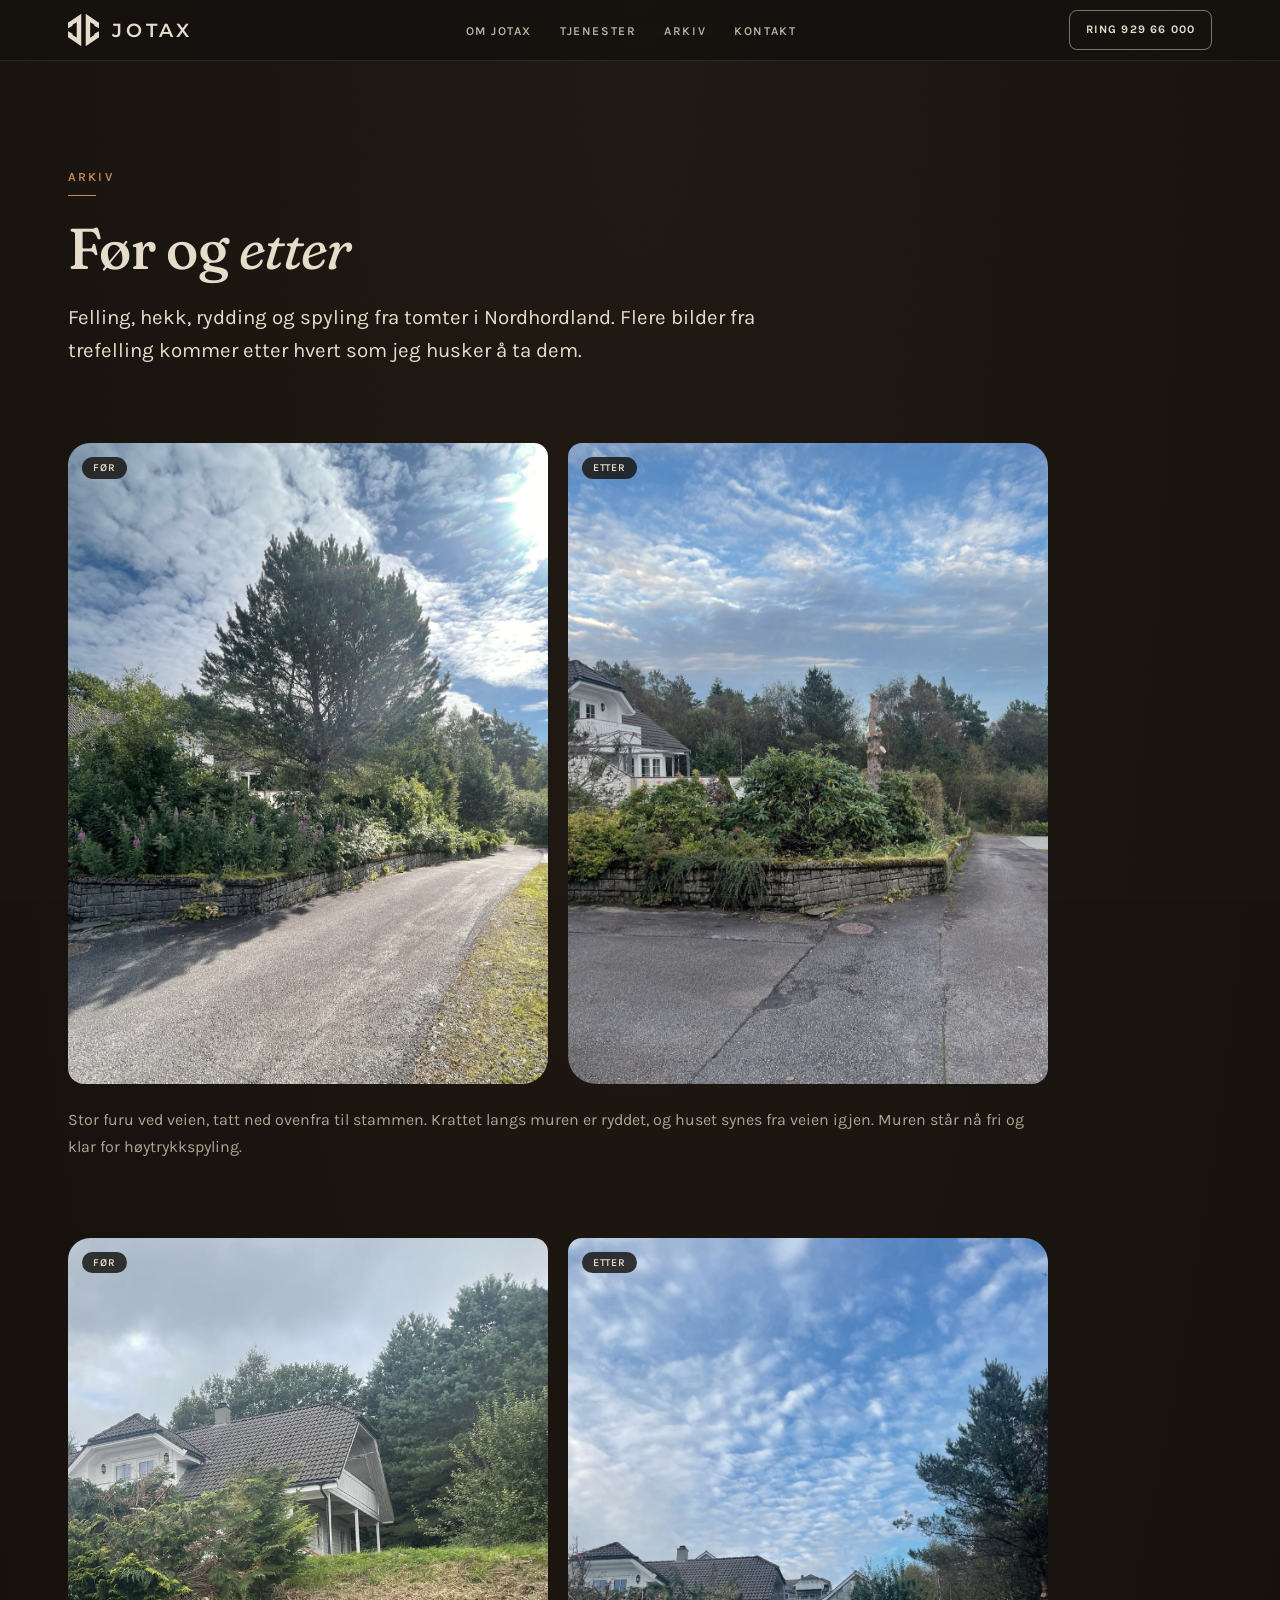
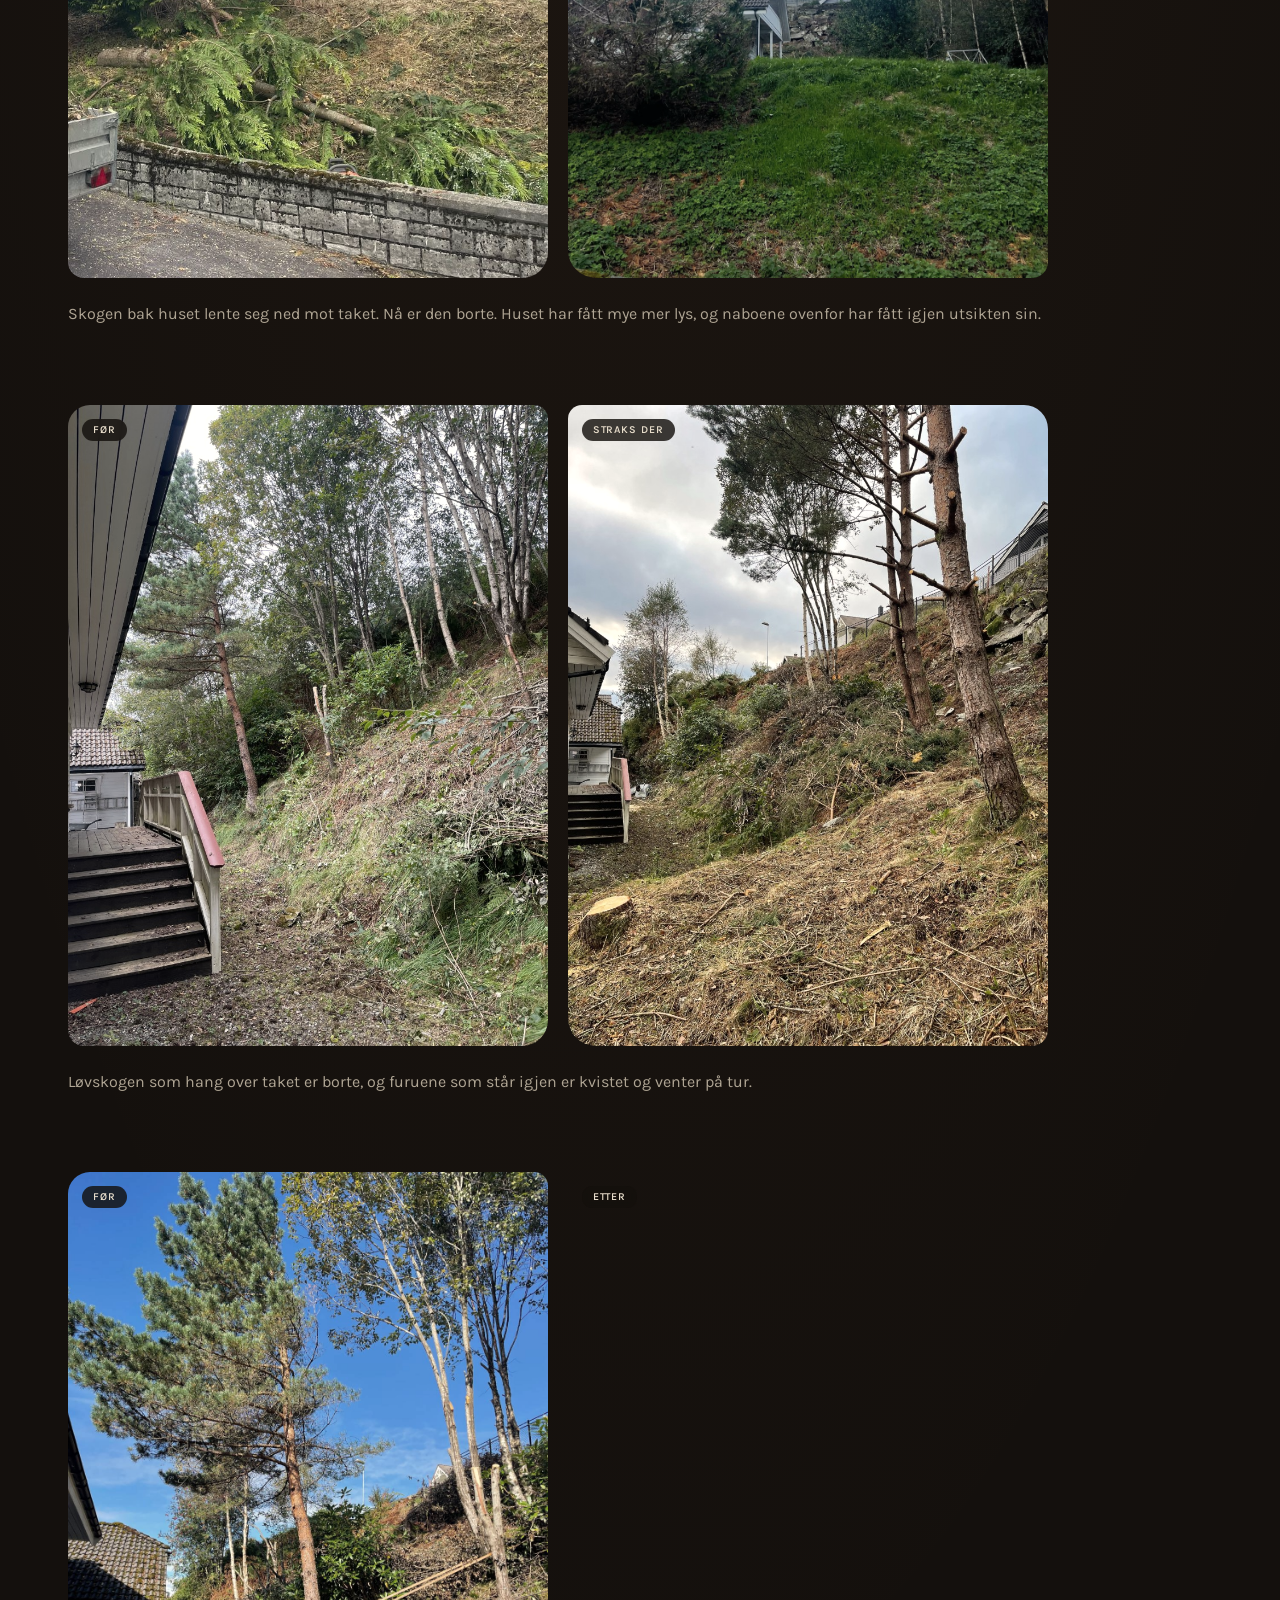
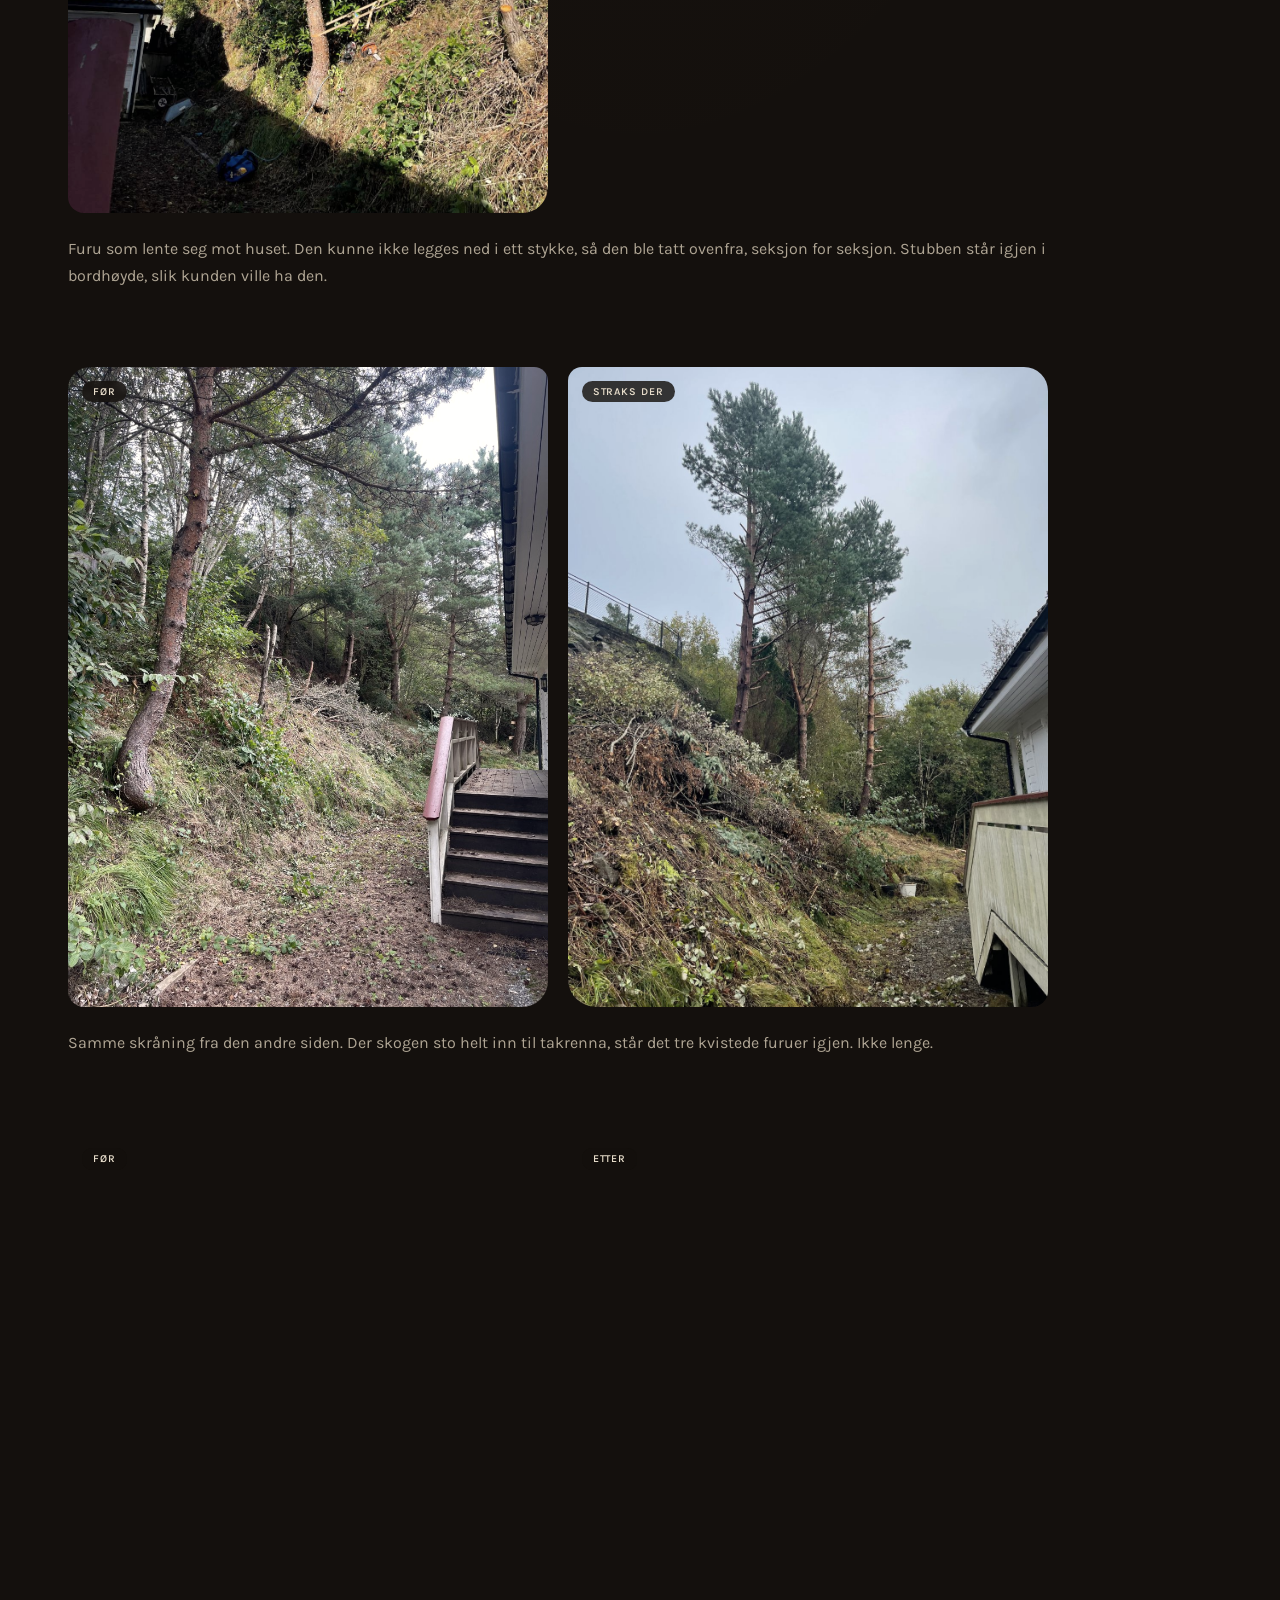
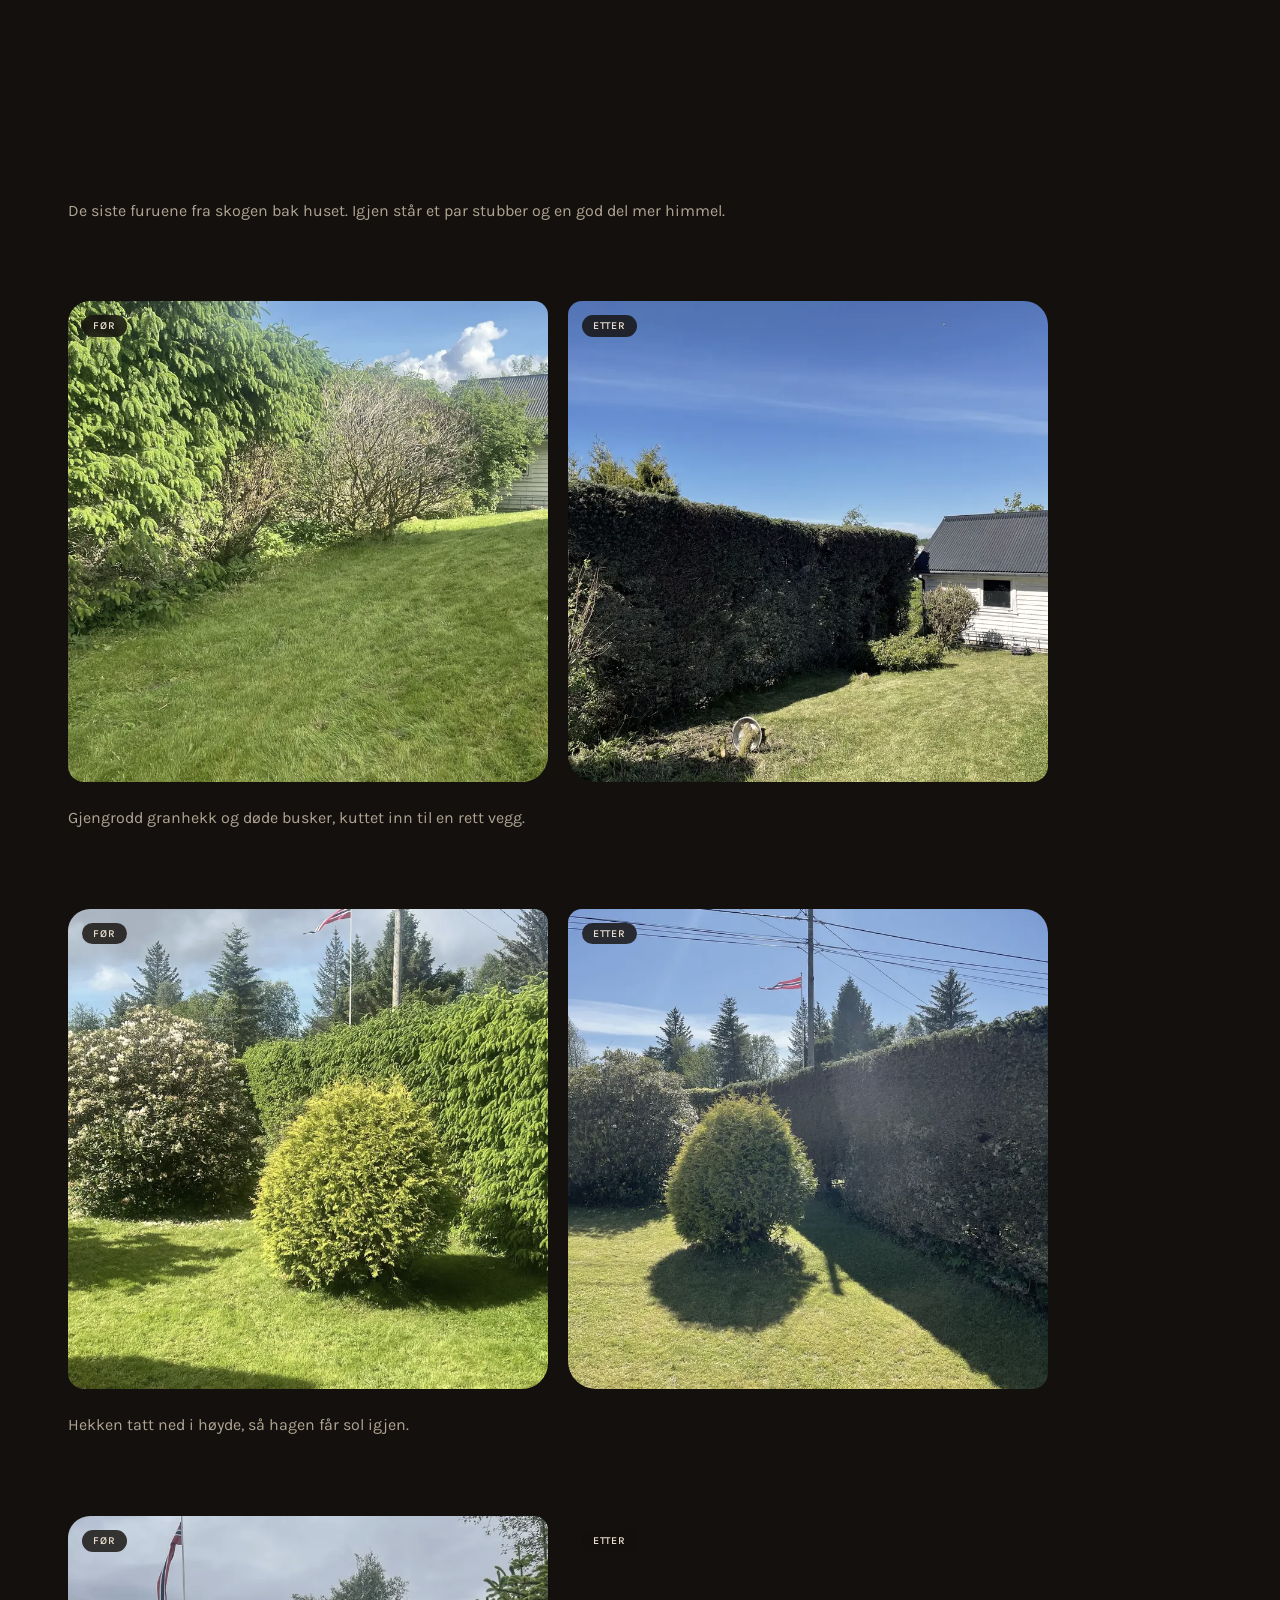
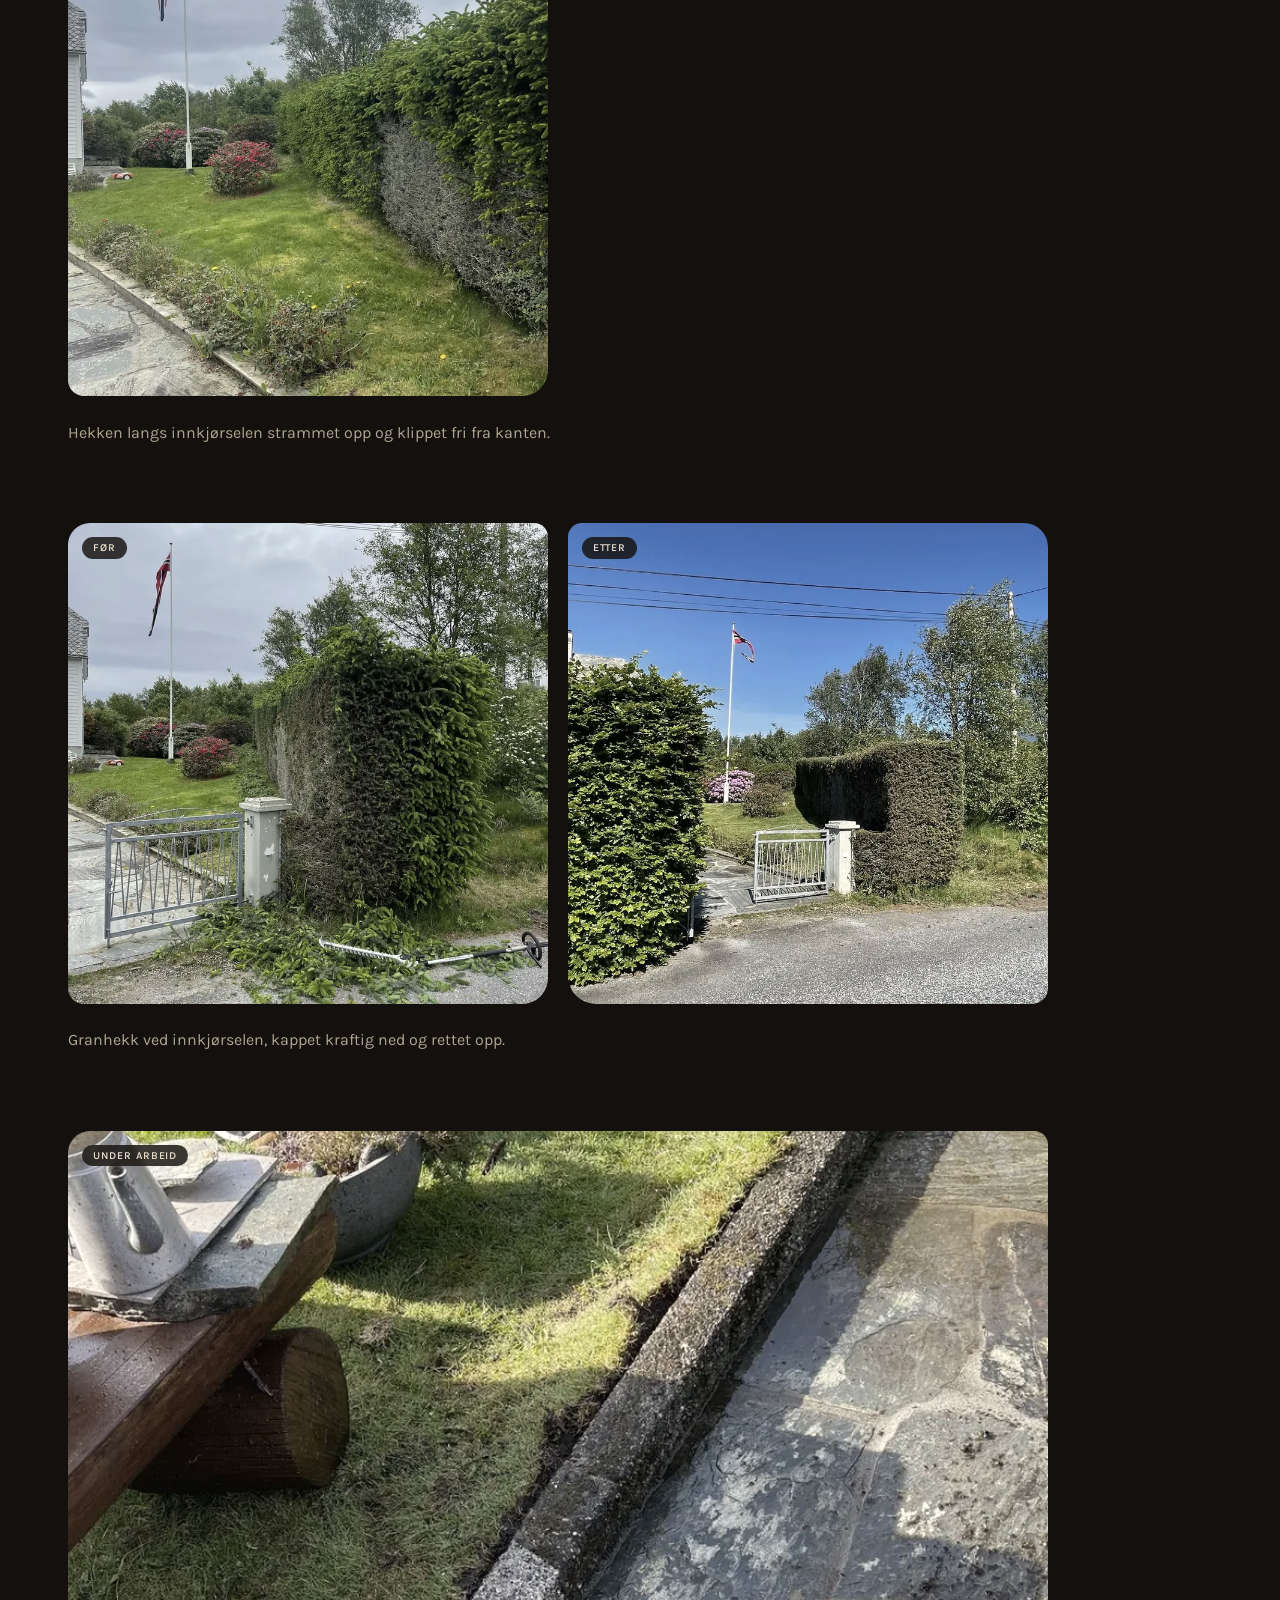
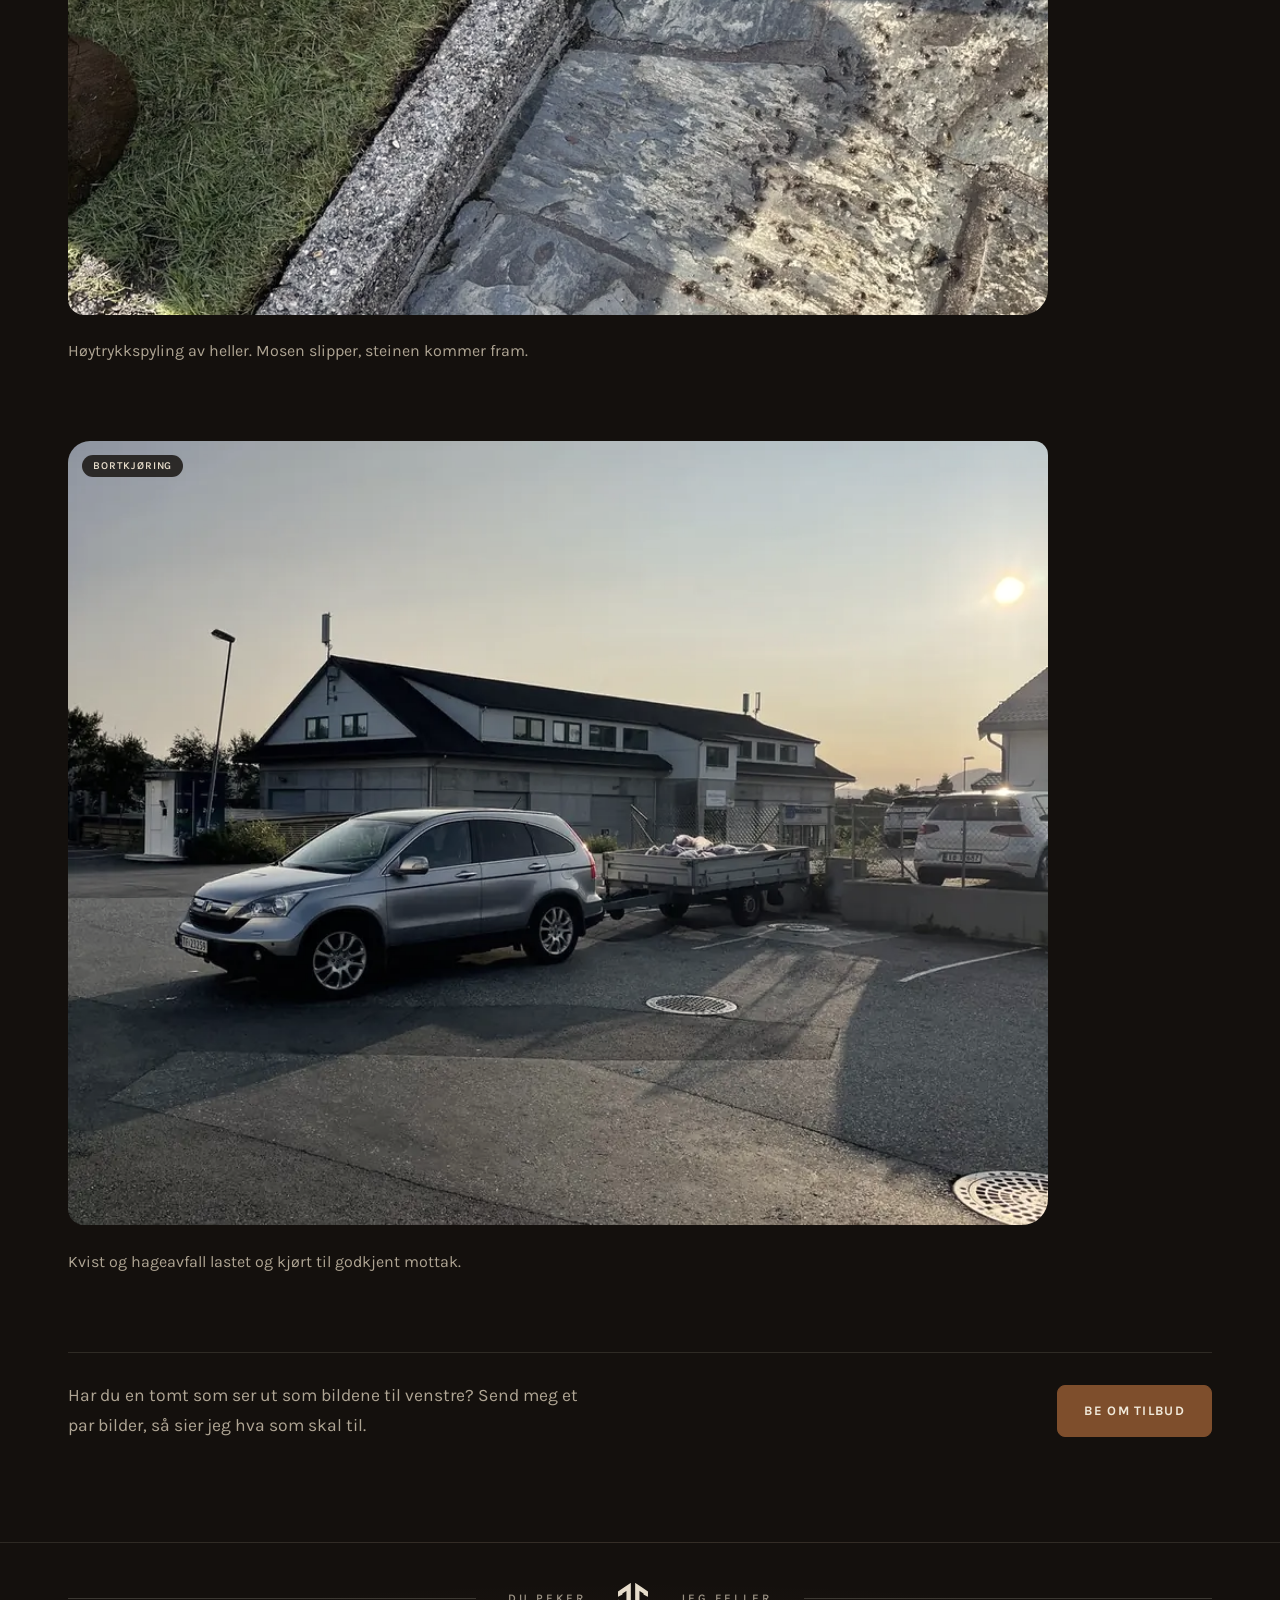
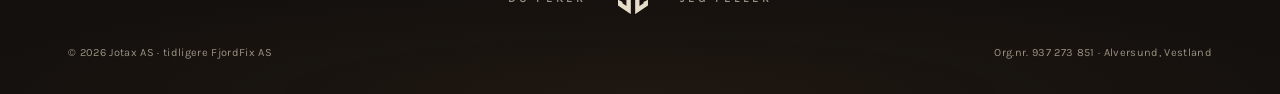
==== commit 2bcb79b7: "Ordmerket JOTAX i Montserrat Fraunces-J-en stakk under grunnlinjen. Montserrat har J-en på linje med" ====
--- a/galleri.html
+++ b/galleri.html
@@ -13,7 +13,7 @@
   <meta name="robots" content="noindex, nofollow" />
   <link rel="preconnect" href="https://fonts.googleapis.com" />
   <link rel="preconnect" href="https://fonts.gstatic.com" crossorigin />
-  <link rel="stylesheet" href="https://fonts.googleapis.com/css2?family=Caveat:wght@500;600&family=Fraunces:ital,opsz,wght,SOFT,WONK@0,9..144,300..700,0..100,0..1;1,9..144,300..700,0..100,0..1&family=Karla:wght@400;500;600;700&family=Martian+Mono:wght@400;500&display=swap" />
+  <link rel="stylesheet" href="https://fonts.googleapis.com/css2?family=Caveat:wght@500;600&family=Fraunces:ital,opsz,wght,SOFT,WONK@0,9..144,300..700,0..100,0..1;1,9..144,300..700,0..100,0..1&family=Karla:wght@400;500;600;700&family=Montserrat:wght@600&family=Martian+Mono:wght@400;500&display=swap" />
   <link rel="stylesheet" href="styles.css" />
 </head>
 <body>
--- a/styles.css
+++ b/styles.css
@@ -71,7 +71,8 @@
   .brand{display:inline-flex;align-items:center;gap:13px;text-decoration:none;color:var(--bein)}
   .brand .m{width:31px;height:32px;fill:currentColor;flex:none}
   .brand-navn{display:grid;gap:5px}
-  .ordmerke{font-family:var(--display);font-weight:600;font-size:20px;line-height:1;letter-spacing:.2em;text-transform:uppercase}
+  /* ordmerket JOTAX: Montserrat, der J-en står på grunnlinjen som de andre bokstavene, og som finnes i Canva, Google Docs og Figma */
+  .ordmerke{font-family:"Montserrat",var(--body);font-weight:600;font-size:19px;line-height:1;letter-spacing:.2em;text-transform:uppercase}
   /* SKOG sperres ut så ordet står like bredt som BOTN over; negativ marg tar bort sperringen etter siste bokstav */
   .brand-under{font:500 11px/1 var(--body);letter-spacing:1.31em;margin-right:-1.31em;text-transform:uppercase;color:rgba(230,220,202,.82)}
   .bar-links{display:flex;align-items:center;gap:clamp(18px,2.2vw,32px);margin:0;padding:0;list-style:none}
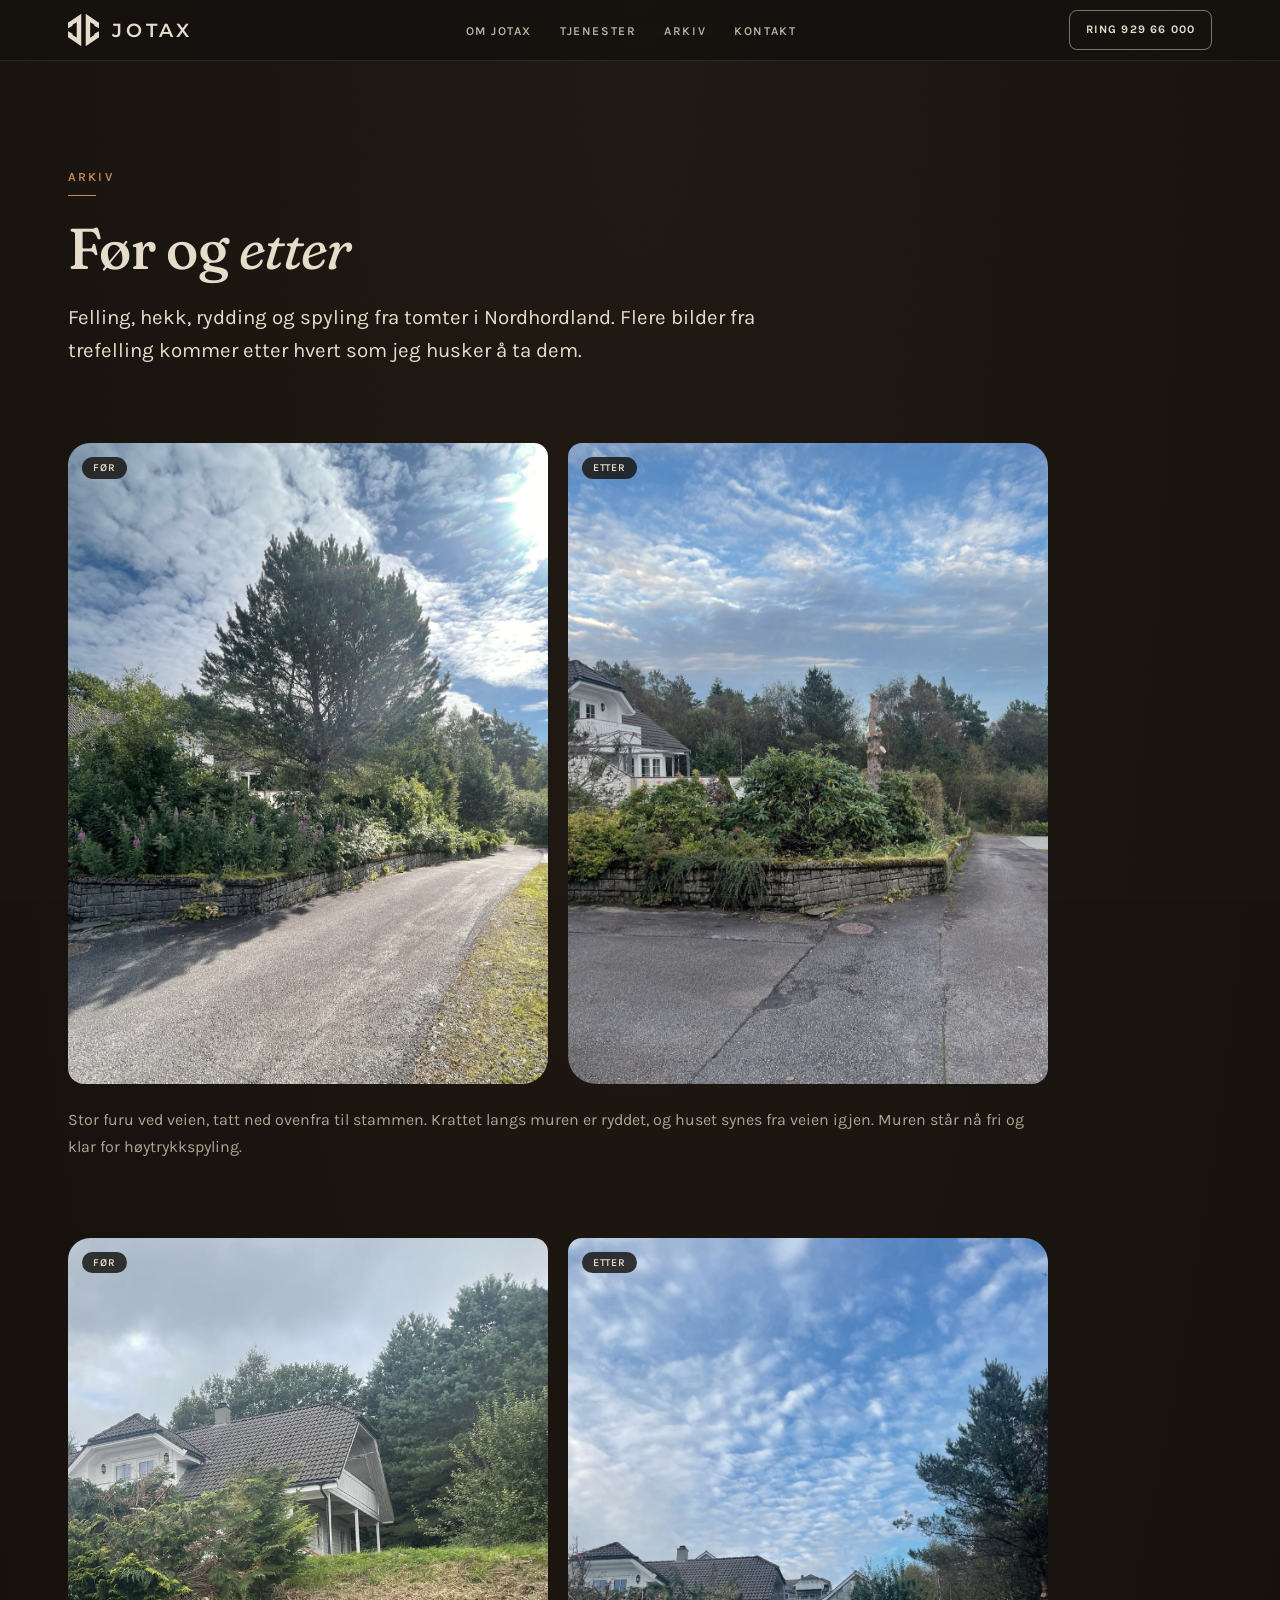
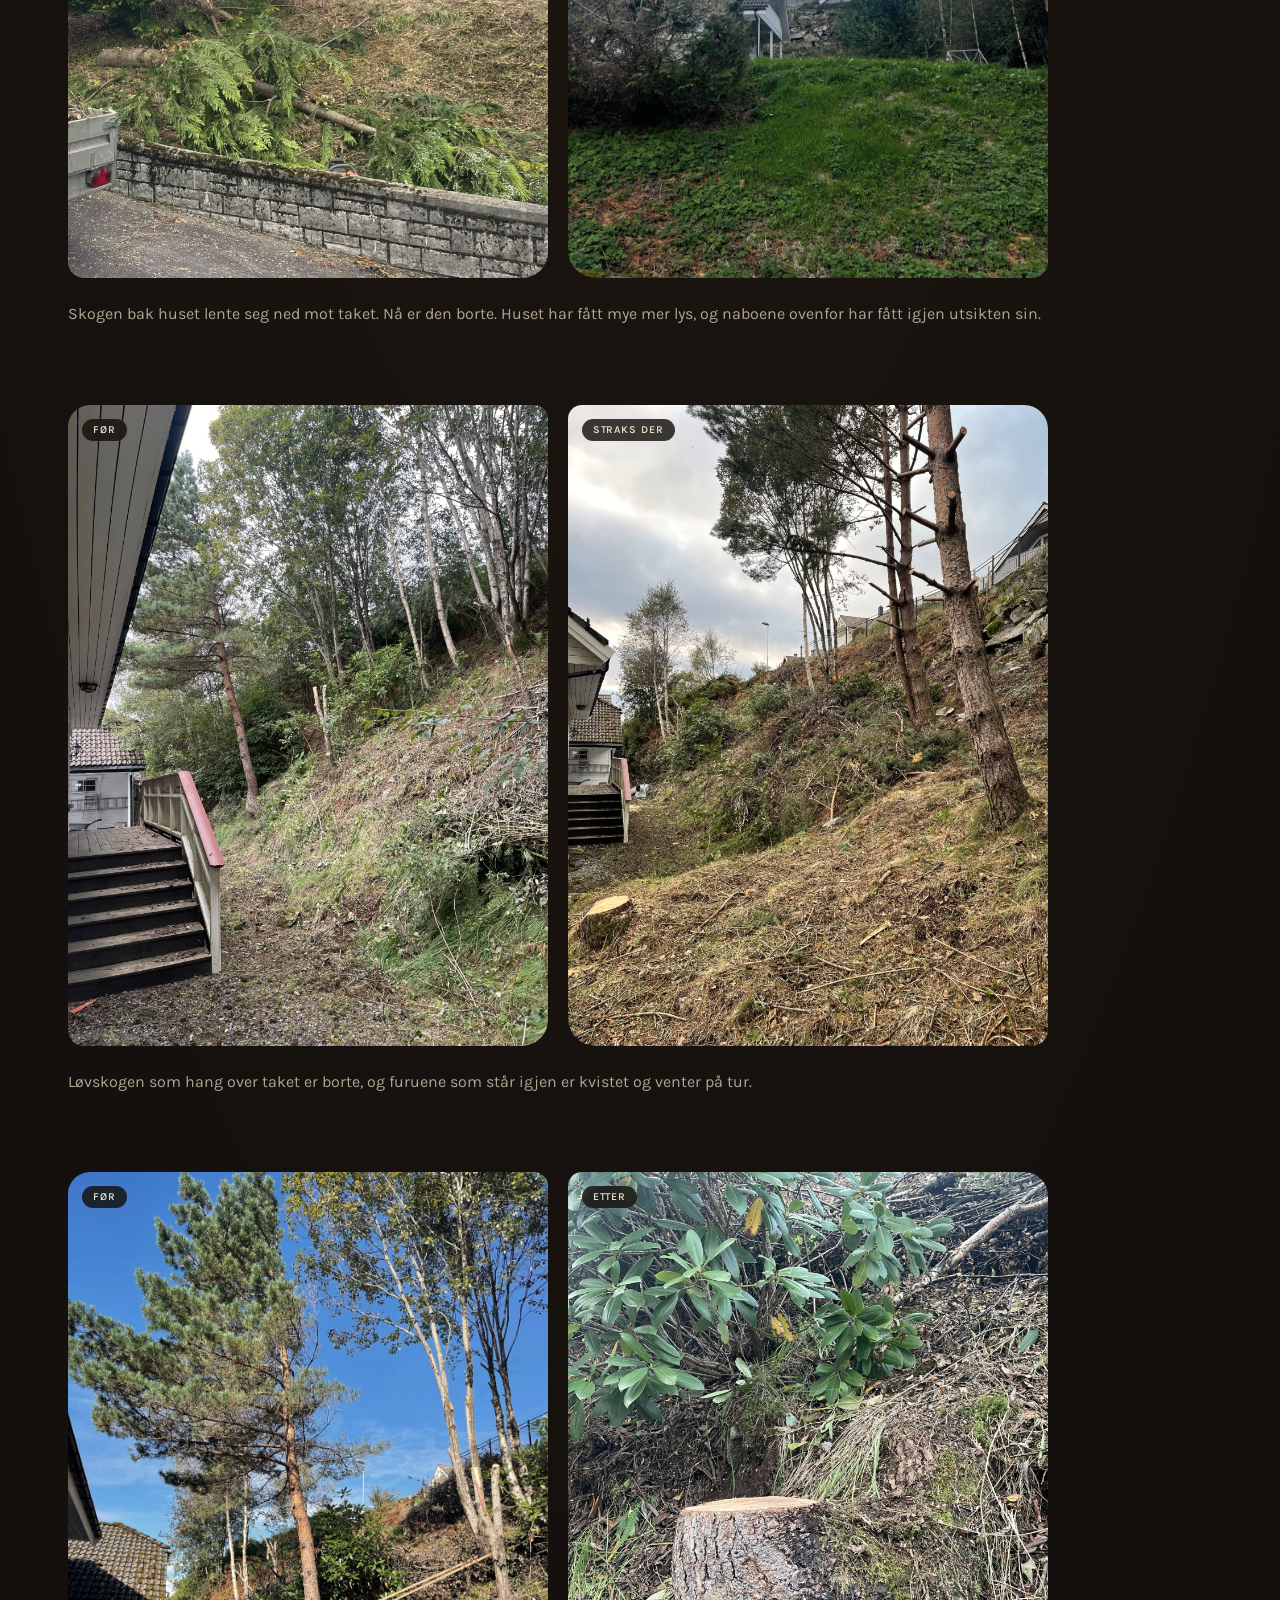
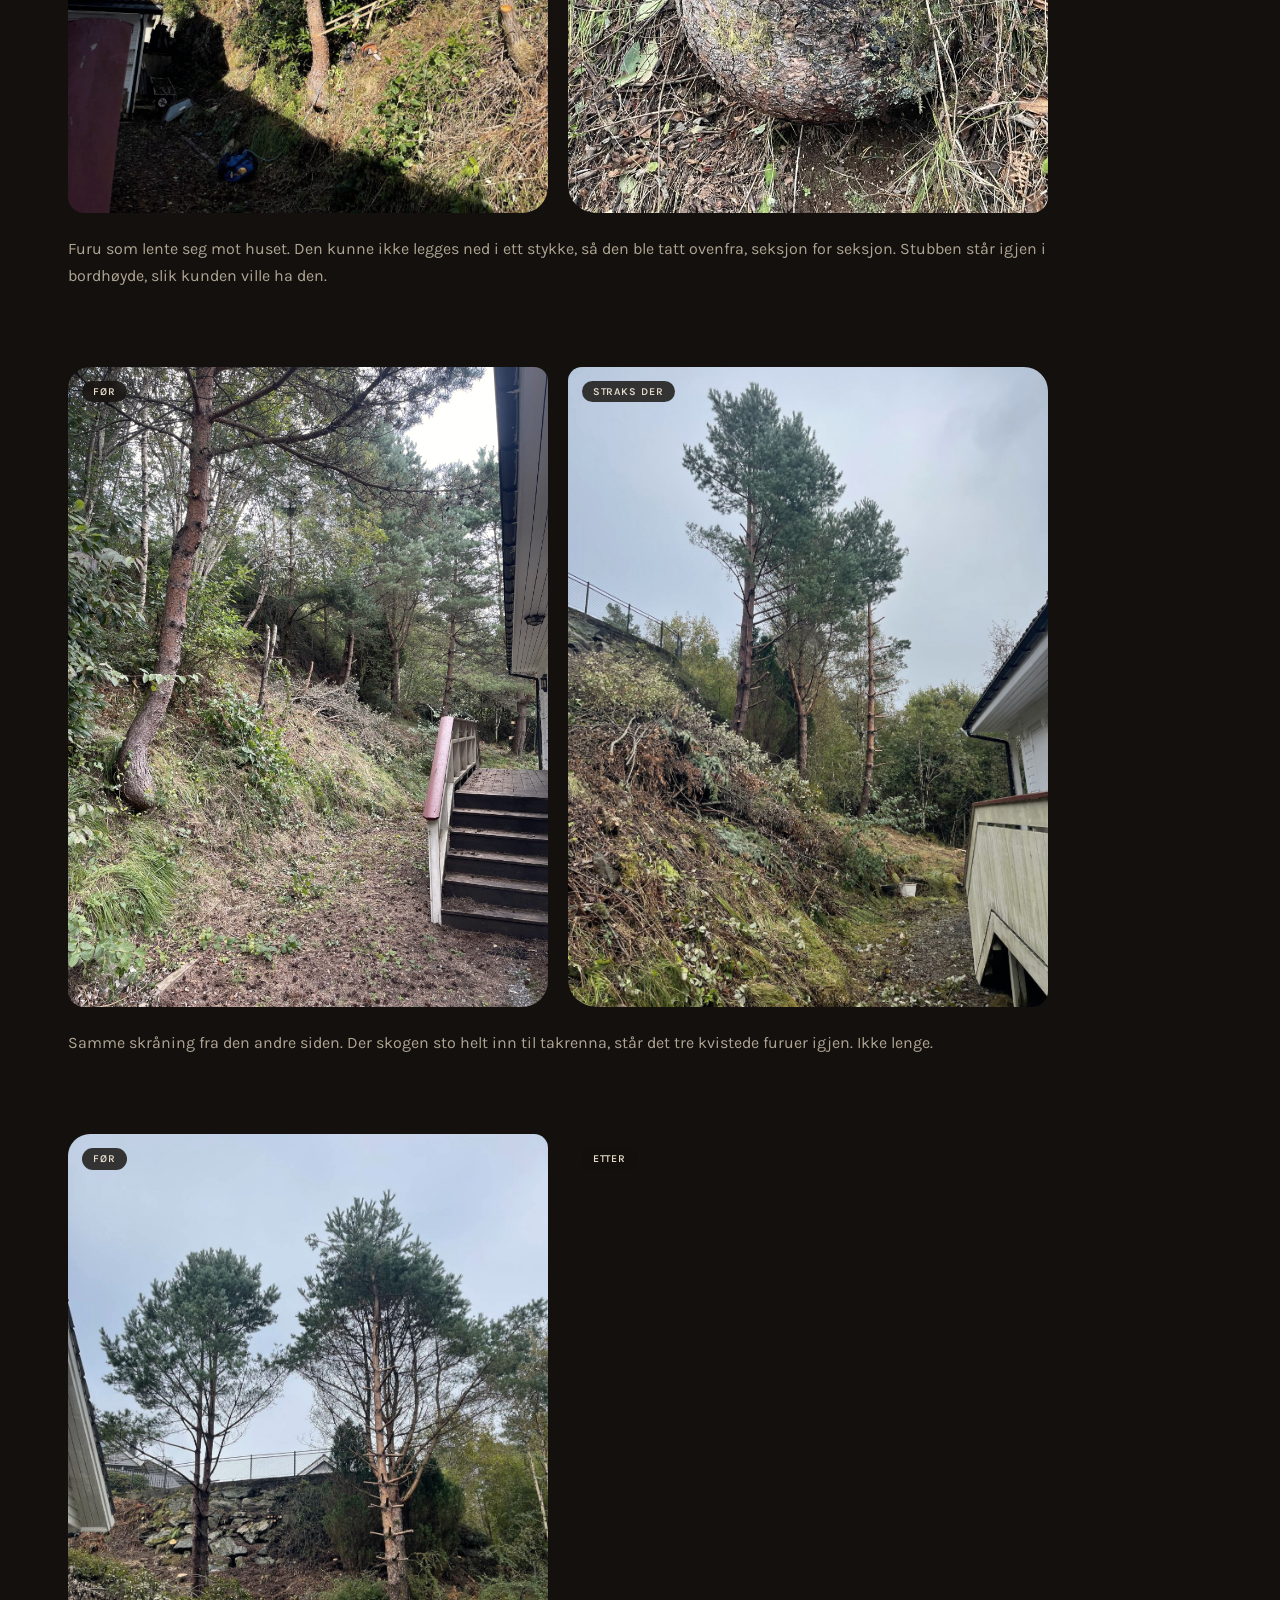
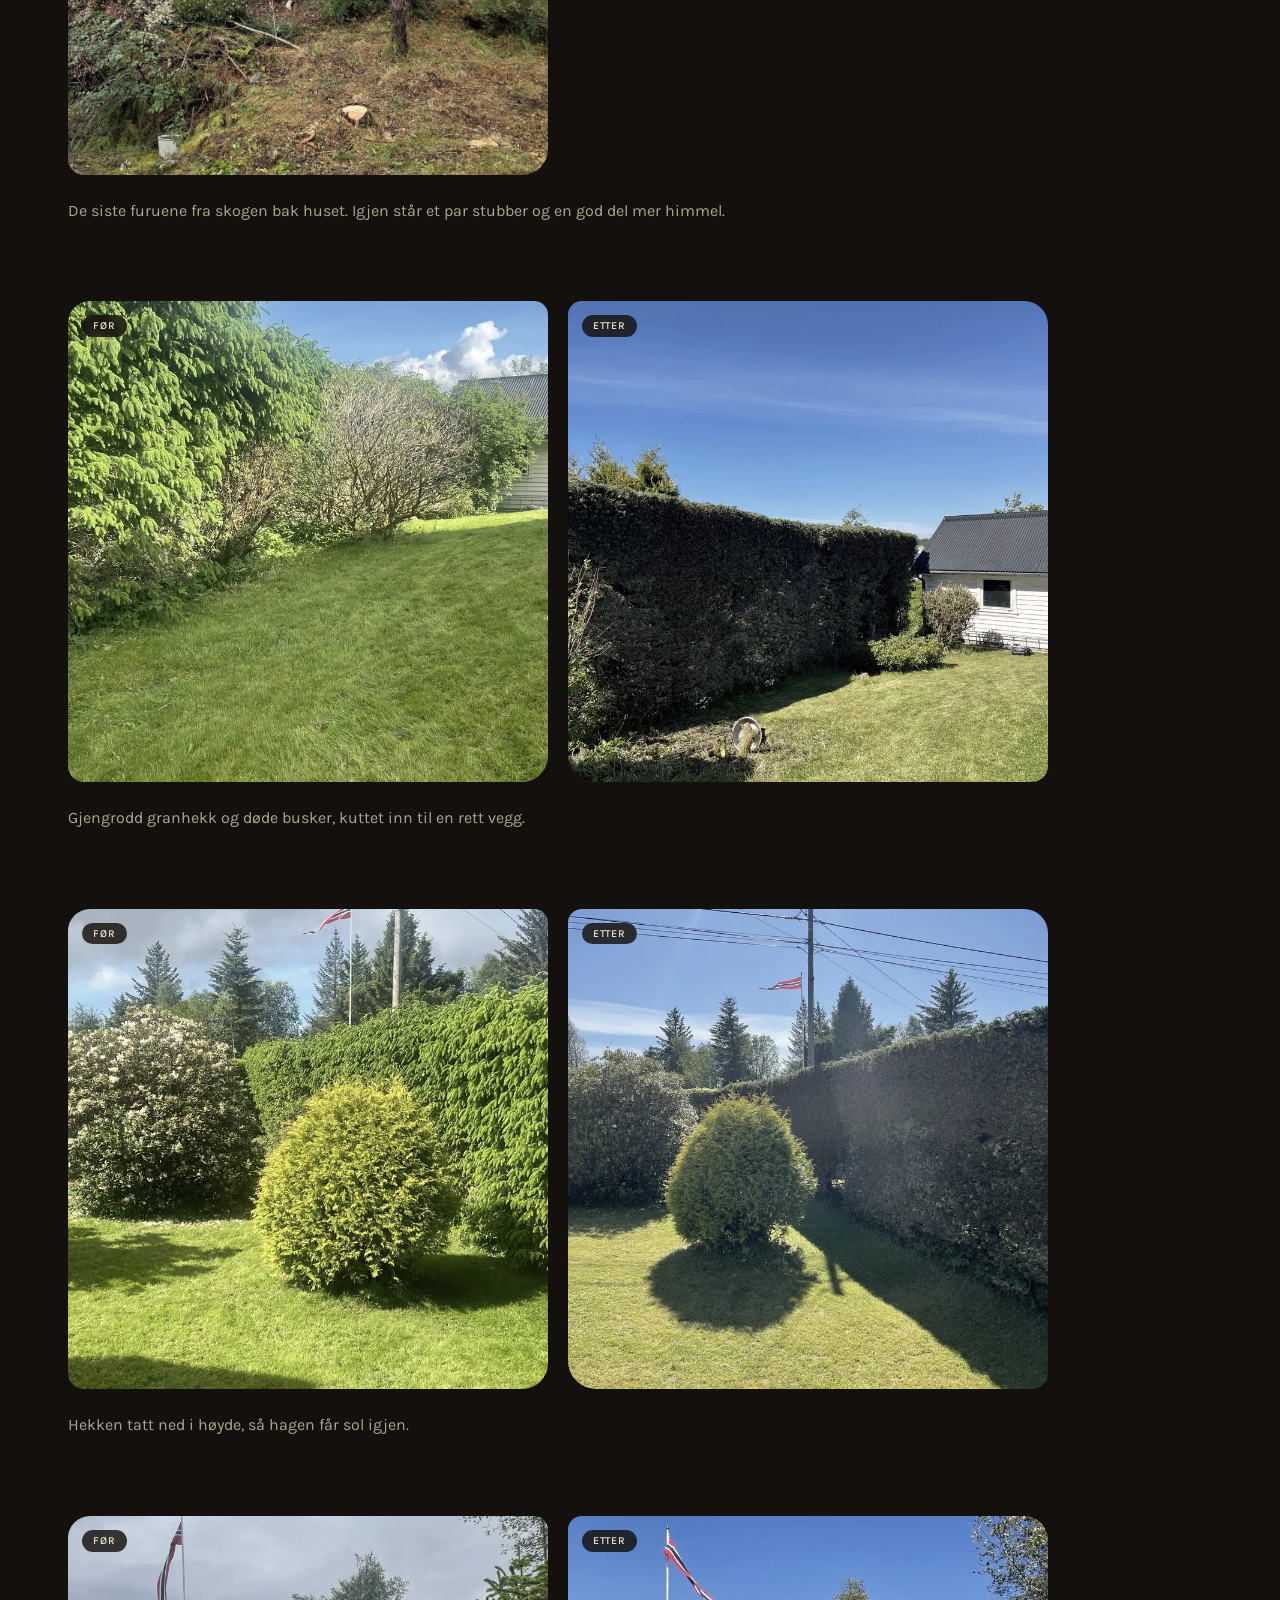
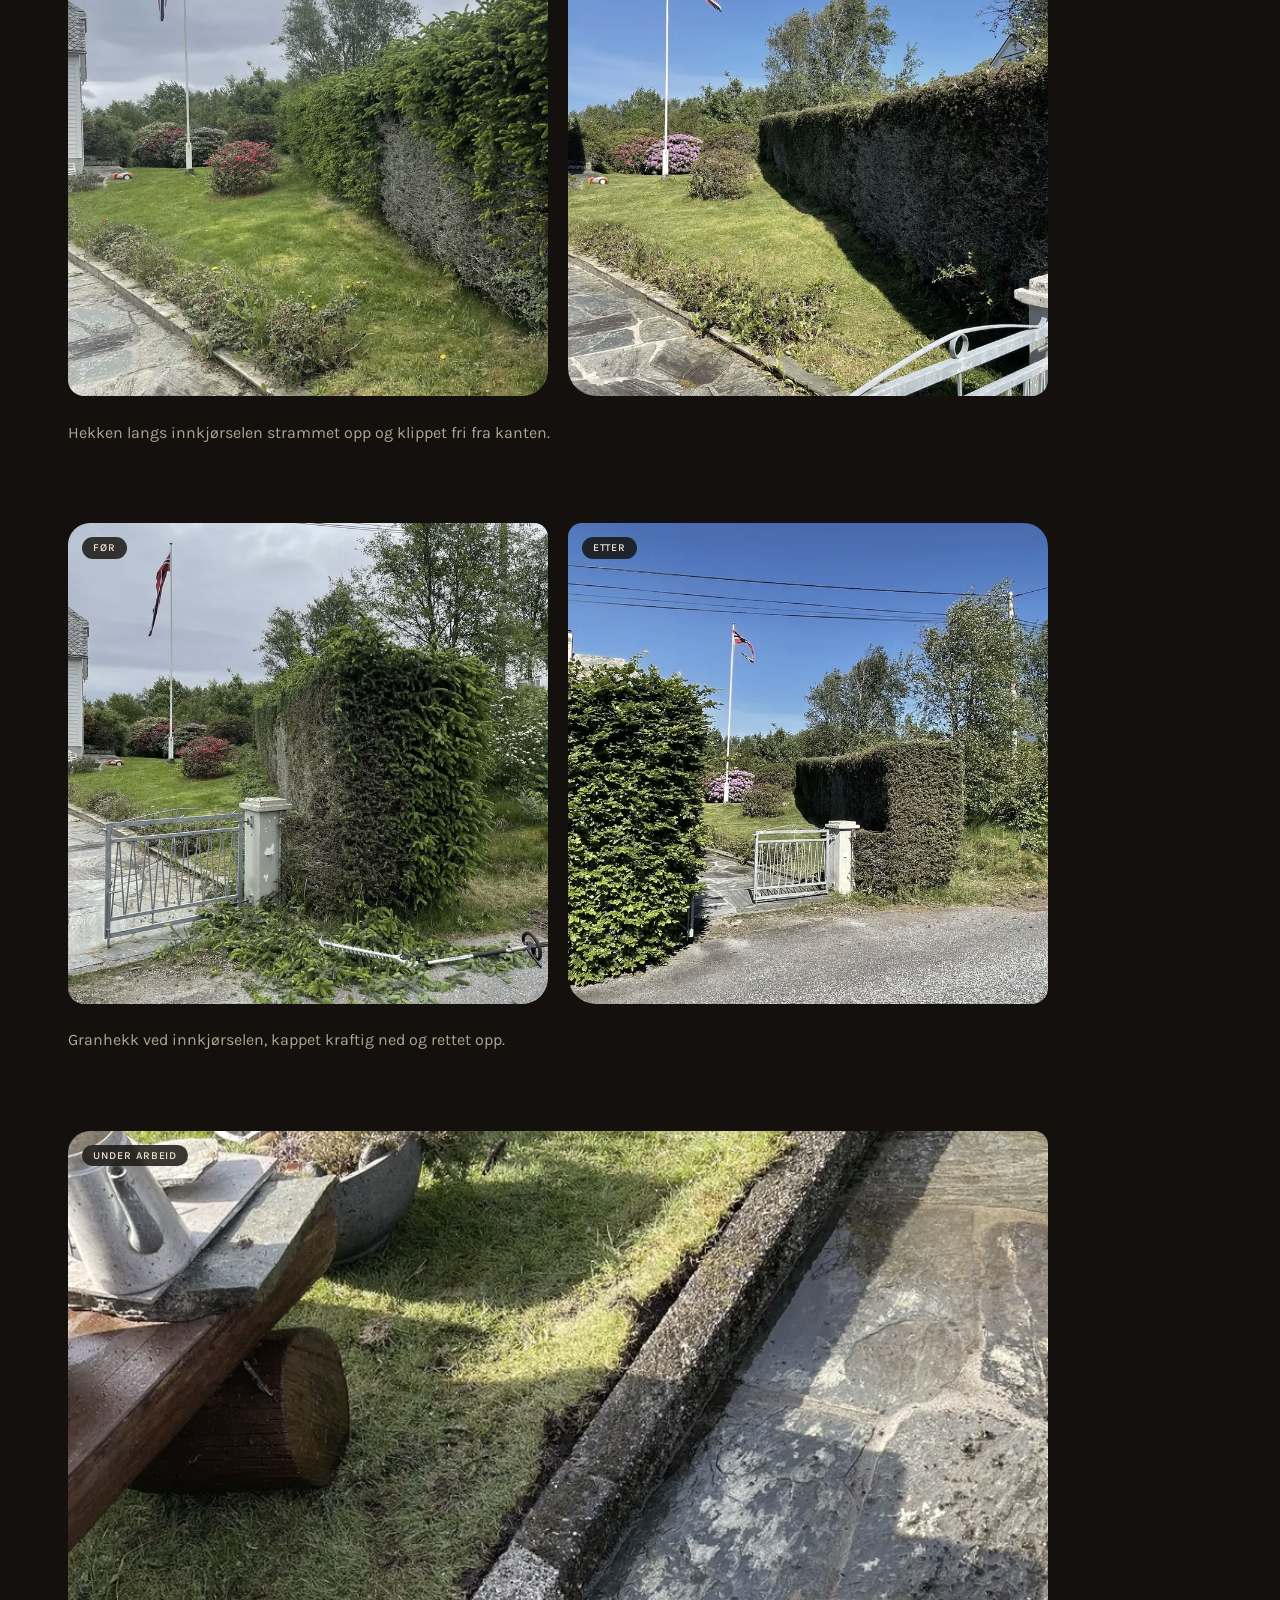
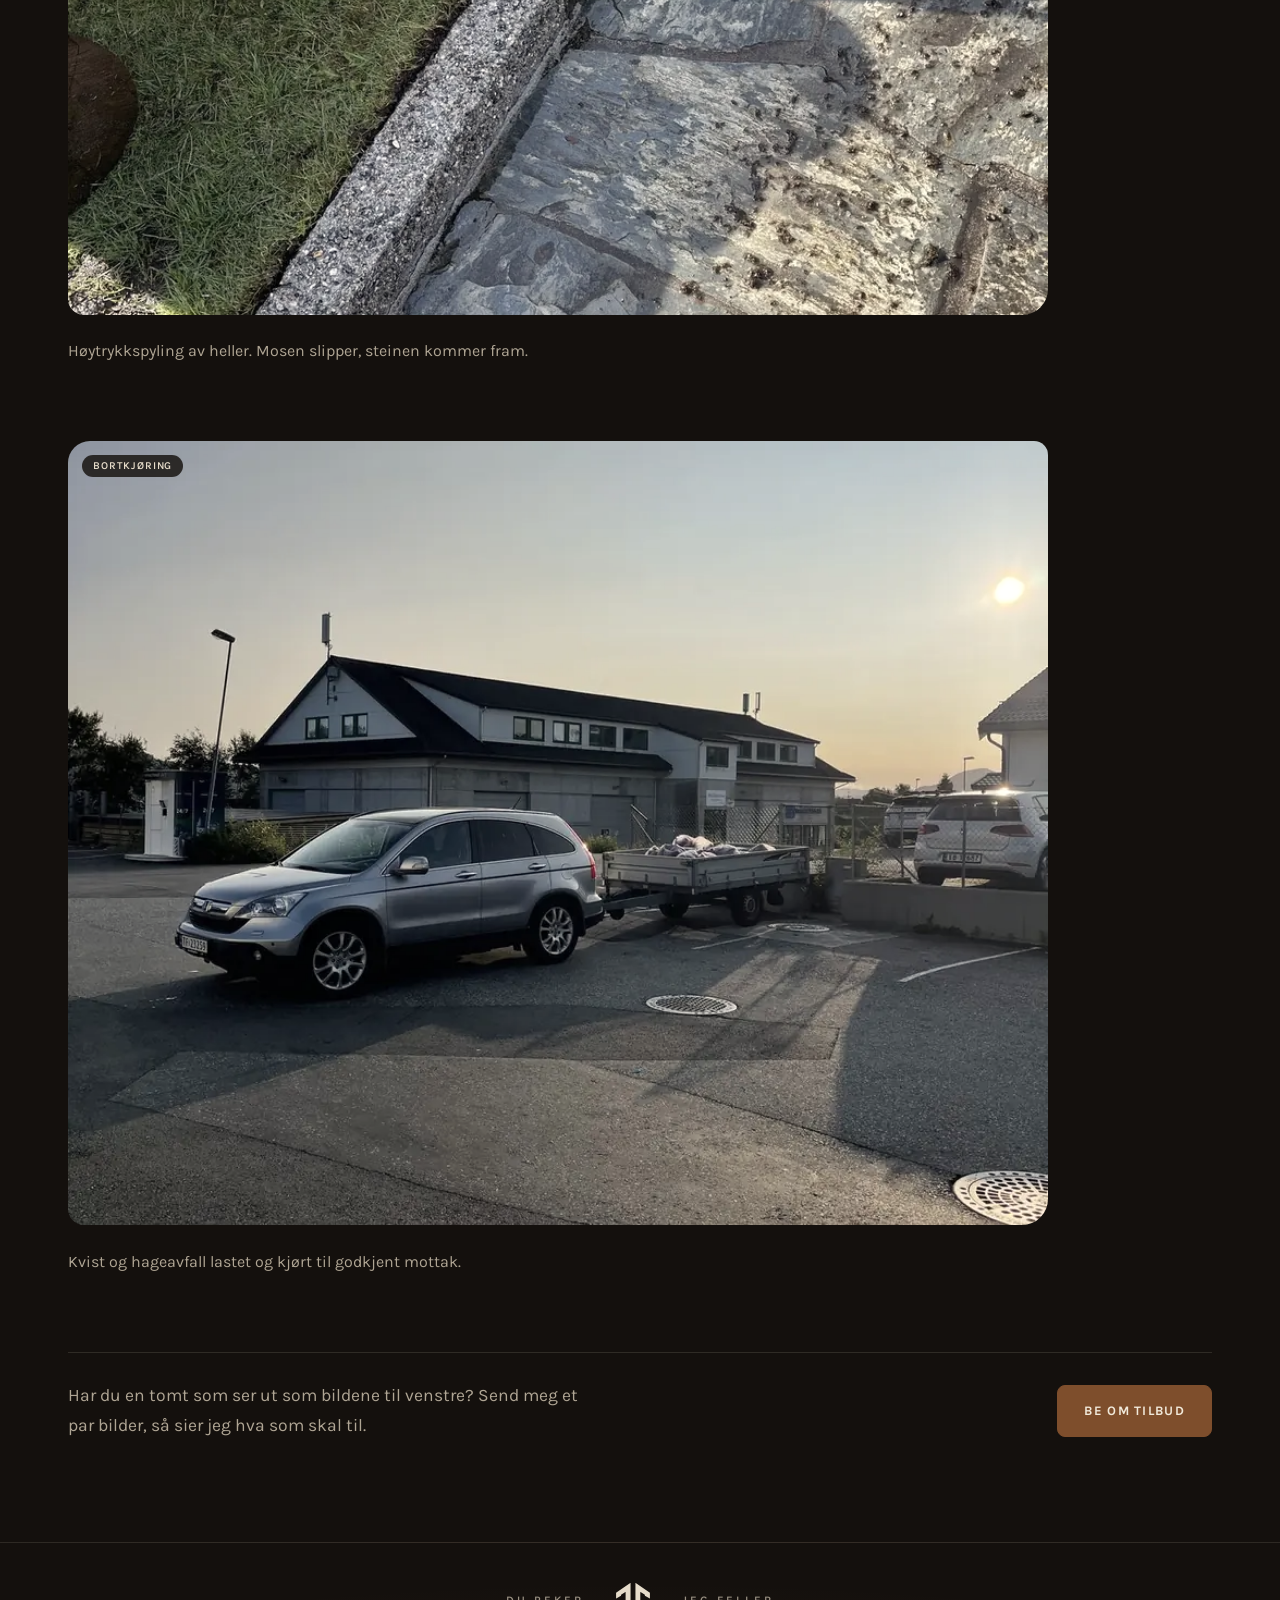
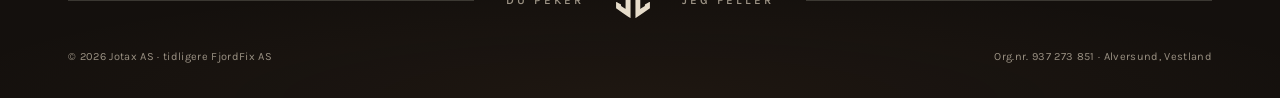
==== commit 14a73a1d: "Set footer-merket til same storleik som signaturen på dei andre sidene Merket var 30x31px, mot 34x35" ====
--- a/galleri.html
+++ b/galleri.html
@@ -14,7 +14,7 @@
   <link rel="preconnect" href="https://fonts.googleapis.com" />
   <link rel="preconnect" href="https://fonts.gstatic.com" crossorigin />
   <link rel="stylesheet" href="https://fonts.googleapis.com/css2?family=Caveat:wght@500;600&family=Fraunces:ital,opsz,wght,SOFT,WONK@0,9..144,300..700,0..100,0..1;1,9..144,300..700,0..100,0..1&family=Karla:wght@400;500;600;700&family=Montserrat:wght@600&family=Martian+Mono:wght@400;500&display=swap" />
-  <link rel="stylesheet" href="styles.css" />
+  <link rel="stylesheet" href="styles.css?v=20261030" />
 </head>
 <body>
 <!-- merke: symbol -->
--- a/styles.css
+++ b/styles.css
@@ -348,7 +348,7 @@
   .foot-rule{display:flex;align-items:center;gap:clamp(14px,2.5vw,32px)}
   .foot-line{flex:1;height:1px;background:rgba(216,212,199,.2)}
   .foot-txt{font:600 11.5px/1 var(--body);letter-spacing:.26em;text-transform:uppercase;color:#9A9183;white-space:nowrap}
-  .foot-mark{width:30px;height:31px;color:var(--bein);flex:none}
+  .foot-mark{width:34px;height:35px;color:var(--bein);flex:none}
   .foot-meta{display:flex;flex-wrap:wrap;justify-content:space-between;gap:8px 24px;margin-top:30px;font:400 11px/1.6 var(--body);letter-spacing:.03em}
 
   /* ---------- kommer rolig inn når man ruller ---------- */
@@ -412,7 +412,7 @@
     .foot-line{display:none}
     .foot-rule{flex-wrap:wrap;justify-content:center;gap:14px 20px}
     .foot-txt{letter-spacing:.24em;font-size:10.5px}
-    .foot-mark{order:-1;flex-basis:100%;height:34px}
+    .foot-mark{order:-1;flex-basis:100%;height:35px}
   }
   /* Berøringsskjermer (telefon og nettbrett): filmkornet er et fast lag over hele skjermen, og kan komme
      i veien for at Safari på iPhone farger feltet bak klokka og batteriet etter toppmenyen. Derfor av her */
